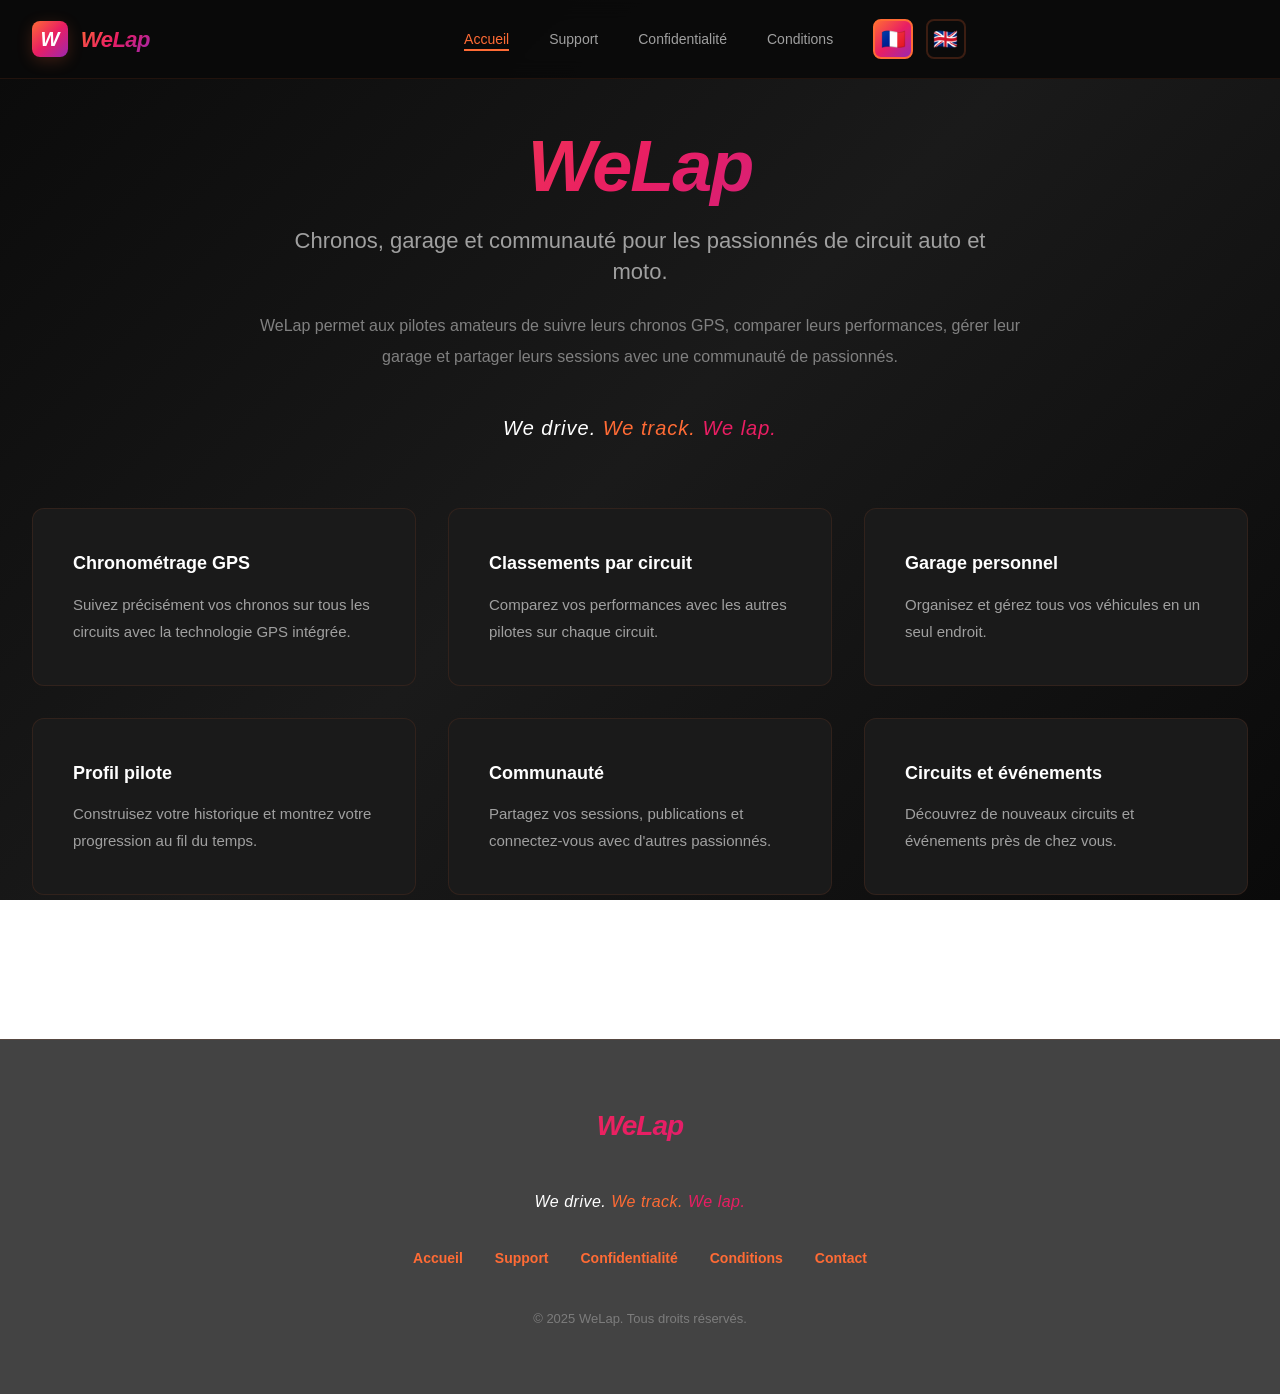
==== index.html @ 92a4b1e6 "Add files via upload" ====
<!DOCTYPE html>
<html lang="fr">
<head>
    <meta charset="UTF-8">
    <meta name="viewport" content="width=device-width, initial-scale=1.0">
    <meta name="description" content="WeLap - GPS lap timing, garage management, and community for motorsport enthusiasts">
    <meta name="theme-color" content="#000000">
    <title>WeLap - We drive. We track. We lap.</title>
    
    <style>
        * {
            margin: 0;
            padding: 0;
            box-sizing: border-box;
        }
        
        :root {
            --color-bg: #0a0a0a;
            --color-bg-alt: #141414;
            --color-bg-card: #1a1a1a;
            --color-text: #ffffff;
            --color-text-secondary: #a0a0a0;
            --color-text-muted: #808080;
            --color-orange: #ff6b35;
            --color-orange-light: #ff8c4a;
            --color-pink: #ff1744;
            --color-magenta: #e91e63;
            --color-purple: #9c27b0;
            --color-accent: linear-gradient(135deg, #ff6b35 0%, #e91e63 50%, #9c27b0 100%);
            --border-radius: 12px;
            --font-family: -apple-system, BlinkMacSystemFont, 'Segoe UI', 'Helvetica Neue', sans-serif;
        }
        
        html {
            scroll-behavior: smooth;
        }
        
        body {
            background: linear-gradient(135deg, #0a0a0a 0%, #1a1a1a 50%, #0a0a0a 100%);
            background-attachment: fixed;
            color: var(--color-text);
            font-family: var(--font-family);
            line-height: 1.6;
            font-weight: 400;
            font-size: 16px;
            overflow-x: hidden;
        }
        
        /* Header & Navigation */
        header {
            background: rgba(10, 10, 10, 0.95);
            backdrop-filter: blur(10px);
            border-bottom: 1px solid rgba(255, 107, 53, 0.1);
            position: sticky;
            top: 0;
            z-index: 100;
            animation: slideDown 0.6s ease;
        }
        
        @keyframes slideDown {
            from {
                transform: translateY(-100%);
                opacity: 0;
            }
            to {
                transform: translateY(0);
                opacity: 1;
            }
        }
        
        nav {
            max-width: 1400px;
            margin: 0 auto;
            padding: 1.2rem 2rem;
            display: flex;
            justify-content: space-between;
            align-items: center;
            gap: 2rem;
        }
        
        .logo-container {
            display: flex;
            align-items: center;
            gap: 0.8rem;
            cursor: pointer;
            user-select: none;
            transition: transform 0.3s ease;
            flex-shrink: 0;
        }
        
        .logo-container:hover {
            transform: scale(1.05);
        }
        
        .logo-icon {
            width: 36px;
            height: 36px;
            background: var(--color-accent);
            border-radius: 8px;
            display: flex;
            align-items: center;
            justify-content: center;
            font-weight: 700;
            font-size: 20px;
            color: white;
            font-style: italic;
            box-shadow: 0 4px 16px rgba(255, 107, 53, 0.2);
        }
        
        .logo-text {
            font-size: 22px;
            font-weight: 700;
            font-style: italic;
            background: var(--color-accent);
            -webkit-background-clip: text;
            -webkit-text-fill-color: transparent;
            background-clip: text;
            letter-spacing: -0.5px;
        }
        
        .nav-center {
            display: flex;
            gap: 2.5rem;
            align-items: center;
            flex: 1;
            justify-content: center;
        }
        
        .nav-links {
            display: flex;
            gap: 2.5rem;
            list-style: none;
        }
        
        .nav-links a {
            color: var(--color-text-secondary);
            text-decoration: none;
            font-size: 14px;
            font-weight: 500;
            transition: color 0.3s ease;
            cursor: pointer;
            position: relative;
        }
        
        .nav-links a::after {
            content: '';
            position: absolute;
            bottom: -4px;
            left: 0;
            width: 0;
            height: 2px;
            background: var(--color-orange);
            transition: width 0.3s ease;
        }
        
        .nav-links a.active,
        .nav-links a:hover {
            color: var(--color-orange);
        }
        
        .nav-links a.active::after,
        .nav-links a:hover::after {
            width: 100%;
        }
        
        .lang-selector {
            display: flex;
            gap: 0.8rem;
            align-items: center;
        }
        
        .lang-btn {
            background: transparent;
            border: 2px solid rgba(255, 107, 53, 0.2);
            color: var(--color-text-secondary);
            width: 40px;
            height: 40px;
            border-radius: 8px;
            cursor: pointer;
            font-size: 20px;
            transition: all 0.3s ease;
            display: flex;
            align-items: center;
            justify-content: center;
        }
        
        .lang-btn.active {
            background: var(--color-accent);
            border-color: var(--color-orange);
            color: white;
        }
        
        .lang-btn:hover {
            border-color: var(--color-orange);
            color: var(--color-orange);
        }
        
        @media (max-width: 968px) {
            nav {
                flex-wrap: wrap;
                gap: 1rem;
            }
            
            .nav-center {
                width: 100%;
                order: 3;
            }
            
            .nav-links {
                gap: 1.5rem;
                font-size: 13px;
            }
            
            .lang-selector {
                order: 2;
            }
        }
        
        @media (max-width: 640px) {
            nav {
                padding: 1rem;
            }
            
            .nav-links {
                gap: 1rem;
                flex-wrap: wrap;
                justify-content: center;
            }
            
            .logo-text {
                font-size: 18px;
            }
        }
        
        /* Pages */
        .page {
            display: none;
            animation: fadeInUp 0.5s ease;
        }
        
        .page.active {
            display: block;
        }
        
        @keyframes fadeInUp {
            from {
                opacity: 0;
                transform: translateY(20px);
            }
            to {
                opacity: 1;
                transform: translateY(0);
            }
        }
        
        /* Main content */
        main {
            max-width: 1400px;
            margin: 0 auto;
            padding: 3rem 2rem;
            min-height: calc(100vh - 300px);
        }
        
        /* Home page */
        .hero {
            text-align: center;
            margin-bottom: 4rem;
            animation: fadeInUp 0.8s ease;
        }
        
        .hero h1 {
            font-size: 72px;
            font-weight: 800;
            font-style: italic;
            margin-bottom: 1.2rem;
            background: var(--color-accent);
            -webkit-background-clip: text;
            -webkit-text-fill-color: transparent;
            background-clip: text;
            letter-spacing: -2px;
            line-height: 1.1;
        }
        
        .hero .subtitle {
            font-size: 22px;
            color: var(--color-text-secondary);
            margin-bottom: 1.5rem;
            max-width: 700px;
            margin-left: auto;
            margin-right: auto;
            line-height: 1.4;
        }
        
        .hero .description {
            font-size: 16px;
            color: var(--color-text-muted);
            max-width: 800px;
            margin: 0 auto 2.5rem;
            line-height: 1.9;
        }
        
        .slogan {
            font-size: 20px;
            font-style: italic;
            margin-top: 2.5rem;
            letter-spacing: 1px;
        }
        
        .slogan-word1 { color: var(--color-text); }
        .slogan-word2 { color: var(--color-orange); }
        .slogan-word3 { color: var(--color-magenta); }
        
        .features {
            display: grid;
            grid-template-columns: repeat(auto-fit, minmax(300px, 1fr));
            gap: 2rem;
            margin-top: 4rem;
        }
        
        .feature {
            background: var(--color-bg-card);
            padding: 2.5rem;
            border-radius: var(--border-radius);
            border: 1px solid rgba(255, 107, 53, 0.1);
            transition: all 0.4s cubic-bezier(0.175, 0.885, 0.32, 1.275);
            position: relative;
            overflow: hidden;
        }
        
        .feature::before {
            content: '';
            position: absolute;
            top: 0;
            left: -100%;
            width: 100%;
            height: 100%;
            background: linear-gradient(90deg, transparent, rgba(255, 107, 53, 0.05), transparent);
            transition: left 0.6s ease;
        }
        
        .feature:hover::before {
            left: 100%;
        }
        
        .feature:hover {
            transform: translateY(-8px);
            border-color: rgba(255, 107, 53, 0.3);
            box-shadow: 0 12px 32px rgba(255, 107, 53, 0.15);
        }
        
        .feature h3 {
            font-size: 18px;
            font-weight: 700;
            margin-bottom: 0.8rem;
            color: var(--color-text);
        }
        
        .feature p {
            font-size: 15px;
            color: var(--color-text-secondary);
            line-height: 1.8;
        }
        
        /* Content pages */
        .content-page {
            max-width: 900px;
            margin: 0 auto;
        }
        
        .content-page h1 {
            font-size: 56px;
            font-weight: 800;
            margin-bottom: 2.5rem;
            background: var(--color-accent);
            -webkit-background-clip: text;
            -webkit-text-fill-color: transparent;
            background-clip: text;
            animation: fadeInUp 0.8s ease;
        }
        
        .content-page h2 {
            font-size: 24px;
            font-weight: 700;
            margin-top: 2.5rem;
            margin-bottom: 1.2rem;
            color: var(--color-orange);
        }
        
        .content-page h3 {
            font-size: 18px;
            font-weight: 600;
            margin-top: 1.5rem;
            margin-bottom: 0.8rem;
            color: var(--color-text);
        }
        
        .content-page p {
            margin-bottom: 1.2rem;
            color: var(--color-text-secondary);
            line-height: 1.95;
        }
        
        .content-page ul, .content-page ol {
            margin: 1.5rem 0 1.5rem 2rem;
            color: var(--color-text-secondary);
            line-height: 1.95;
        }
        
        .content-page li {
            margin-bottom: 0.8rem;
        }
        
        .content-page a {
            color: var(--color-orange);
            text-decoration: none;
            font-weight: 600;
            transition: all 0.3s ease;
        }
        
        .content-page a:hover {
            color: var(--color-orange-light);
            text-decoration: underline;
        }
        
        .info-box {
            background: var(--color-bg-card);
            padding: 2rem;
            border-radius: var(--border-radius);
            border-left: 4px solid var(--color-orange);
            margin: 2rem 0;
        }
        
        .last-updated {
            font-size: 14px;
            color: var(--color-text-secondary);
            margin-bottom: 2.5rem;
            font-style: italic;
        }
        
        /* Footer */
        footer {
            background: rgba(20, 20, 20, 0.8);
            backdrop-filter: blur(10px);
            border-top: 1px solid rgba(255, 107, 53, 0.1);
            padding: 4rem 2rem;
            margin-top: 6rem;
        }
        
        footer .container {
            max-width: 1400px;
            margin: 0 auto;
            text-align: center;
        }
        
        footer .brand {
            font-size: 28px;
            font-weight: 800;
            font-style: italic;
            background: var(--color-accent);
            -webkit-background-clip: text;
            -webkit-text-fill-color: transparent;
            background-clip: text;
            margin-bottom: 1.2rem;
            letter-spacing: -1px;
        }
        
        footer .slogan {
            font-size: 16px;
            color: var(--color-text-secondary);
            margin-bottom: 2rem;
            font-style: italic;
            letter-spacing: 0.5px;
        }
        
        footer .footer-links {
            display: flex;
            justify-content: center;
            gap: 2rem;
            flex-wrap: wrap;
            margin-bottom: 1.5rem;
            font-size: 14px;
        }
        
        footer .footer-links a {
            color: var(--color-orange);
            text-decoration: none;
            font-weight: 600;
            transition: all 0.3s ease;
            cursor: pointer;
        }
        
        footer .footer-links a:hover {
            color: var(--color-orange-light);
            text-decoration: underline;
        }
        
        footer .copyright {
            font-size: 13px;
            color: rgba(255, 255, 255, 0.3);
            margin-top: 2.5rem;
        }
        
        @media (max-width: 768px) {
            main {
                padding: 2rem 1.5rem;
            }
            
            .hero h1 {
                font-size: 42px;
            }
            
            .hero .subtitle {
                font-size: 18px;
            }
            
            .features {
                grid-template-columns: 1fr;
            }
            
            .content-page h1 {
                font-size: 36px;
            }
            
            .content-page h2 {
                font-size: 20px;
            }
            
            footer {
                padding: 2.5rem 1.5rem;
            }
            
            footer .footer-links {
                gap: 1rem;
            }
        }
    </style>
</head>
<body>
    <header>
        <nav>
            <div class="logo-container" onclick="navigateTo('home'); return false;">
                <div class="logo-icon">W</div>
                <div class="logo-text">WeLap</div>
            </div>
            
            <div class="nav-center">
                <ul class="nav-links">
                    <li><a href="#" class="nav-item active" data-page="home" onclick="navigateTo('home'); return false;"><span data-lang="fr">Accueil</span><span data-lang="en" style="display:none;">Home</span></a></li>
                    <li><a href="#" class="nav-item" data-page="support" onclick="navigateTo('support'); return false;"><span data-lang="fr">Support</span><span data-lang="en" style="display:none;">Support</span></a></li>
                    <li><a href="#" class="nav-item" data-page="privacy" onclick="navigateTo('privacy'); return false;"><span data-lang="fr">Confidentialité</span><span data-lang="en" style="display:none;">Privacy</span></a></li>
                    <li><a href="#" class="nav-item" data-page="terms" onclick="navigateTo('terms'); return false;"><span data-lang="fr">Conditions</span><span data-lang="en" style="display:none;">Terms</span></a></li>
                </ul>
                
                <div class="lang-selector">
                    <button class="lang-btn active" id="lang-fr" onclick="setLanguage('fr'); return false;">🇫🇷</button>
                    <button class="lang-btn" id="lang-en" onclick="setLanguage('en'); return false;">🇬🇧</button>
                </div>
            </div>
        </nav>
    </header>

    <main>
        <!-- Home Page -->
        <div id="home" class="page active">
            <div class="hero">
                <h1>WeLap</h1>
                <p class="subtitle"><span data-lang="fr">Chronos, garage et communauté pour les passionnés de circuit auto et moto.</span><span data-lang="en" style="display:none;">GPS lap timing, garage management, and community for motorsport enthusiasts</span></p>
                <p class="description"><span data-lang="fr">WeLap permet aux pilotes amateurs de suivre leurs chronos GPS, comparer leurs performances, gérer leur garage et partager leurs sessions avec une communauté de passionnés.</span><span data-lang="en" style="display:none;">WeLap empowers amateur drivers to track their GPS lap times, compare performance, manage their garage, and share sessions with a passionate community.</span></p>
                <div class="slogan">
                    <span class="slogan-word1">We drive.</span>
                    <span class="slogan-word2">We track.</span>
                    <span class="slogan-word3">We lap.</span>
                </div>
            </div>

            <div class="features">
                <div class="feature">
                    <h3><span data-lang="fr">Chronométrage GPS</span><span data-lang="en" style="display:none;">GPS Lap Timing</span></h3>
                    <p><span data-lang="fr">Suivez précisément vos chronos sur tous les circuits avec la technologie GPS intégrée.</span><span data-lang="en" style="display:none;">Precisely track your lap times on all circuits with integrated GPS technology.</span></p>
                </div>
                <div class="feature">
                    <h3><span data-lang="fr">Classements par circuit</span><span data-lang="en" style="display:none;">Circuit Leaderboards</span></h3>
                    <p><span data-lang="fr">Comparez vos performances avec les autres pilotes sur chaque circuit.</span><span data-lang="en" style="display:none;">Compare your performance with other drivers on every circuit.</span></p>
                </div>
                <div class="feature">
                    <h3><span data-lang="fr">Garage personnel</span><span data-lang="en" style="display:none;">Personal Garage</span></h3>
                    <p><span data-lang="fr">Organisez et gérez tous vos véhicules en un seul endroit.</span><span data-lang="en" style="display:none;">Organize and manage all your vehicles in one place.</span></p>
                </div>
                <div class="feature">
                    <h3><span data-lang="fr">Profil pilote</span><span data-lang="en" style="display:none;">Driver Profile</span></h3>
                    <p><span data-lang="fr">Construisez votre historique et montrez votre progression au fil du temps.</span><span data-lang="en" style="display:none;">Build your history and showcase your progression over time.</span></p>
                </div>
                <div class="feature">
                    <h3><span data-lang="fr">Communauté</span><span data-lang="en" style="display:none;">Community</span></h3>
                    <p><span data-lang="fr">Partagez vos sessions, publications et connectez-vous avec d'autres passionnés.</span><span data-lang="en" style="display:none;">Share sessions, post content, and connect with fellow enthusiasts.</span></p>
                </div>
                <div class="feature">
                    <h3><span data-lang="fr">Circuits et événements</span><span data-lang="en" style="display:none;">Circuits & Events</span></h3>
                    <p><span data-lang="fr">Découvrez de nouveaux circuits et événements près de chez vous.</span><span data-lang="en" style="display:none;">Discover new circuits and events in your area.</span></p>
                </div>
            </div>
        </div>

        <!-- Support Page -->
        <div id="support" class="page">
            <div class="content-page">
                <h1><span data-lang="fr">Support WeLap</span><span data-lang="en" style="display:none;">WeLap Support</span></h1>
                
                <div class="info-box">
                    <p><span data-lang="fr">Besoin d'aide avec WeLap ? Contactez-nous pour toute question liée à votre compte, vos chronos, votre garage, vos publications, votre abonnement Premium ou la suppression de vos données.</span><span data-lang="en" style="display:none;">Need help with WeLap? Contact us for any questions about your account, lap times, garage, posts, subscriptions, or data deletion.</span></p>
                </div>

                <h2><span data-lang="fr">Nous contacter</span><span data-lang="en" style="display:none;">Contact Us</span></h2>
                <p><strong><span data-lang="fr">Email :</span><span data-lang="en" style="display:none;">Email:</span></strong> <a href="mailto:contact.welap@gmail.com">contact.welap@gmail.com</a></p>
                <p><strong><span data-lang="fr">Téléphone :</span><span data-lang="en" style="display:none;">Phone:</span></strong> <a href="tel:+33616380317">06 16 38 03 17</a></p>

                <div class="info-box">
                    <h2 style="margin-top: 0; color: var(--color-orange);"><span data-lang="fr">Conseils pour nous contacter</span><span data-lang="en" style="display:none;">Tips for Contacting Us</span></h2>
                    <p style="margin-bottom: 0;"><span data-lang="fr">Pour une réponse plus rapide, décrivez votre problème en détail et ajoutez une capture d'écran si possible.</span><span data-lang="en" style="display:none;">For faster response, describe your issue in detail and include a screenshot if possible.</span></p>
                </div>
            </div>
        </div>

        <!-- Privacy Policy Page -->
        <div id="privacy" class="page">
            <div class="content-page">
                <h1><span data-lang="fr">Politique de confidentialité</span><span data-lang="en" style="display:none;">Privacy Policy</span></h1>
                
                <div class="last-updated"><span data-lang="fr">Dernière mise à jour : Janvier 2025</span><span data-lang="en" style="display:none;">Last Updated: January 2025</span></div>

                <!-- FRENCH VERSION -->
                <div data-lang="fr">
                    <p>WeLap collecte certaines données nécessaires au fonctionnement de l'application, notamment l'adresse e-mail, les informations de profil, les contenus publiés, les véhicules ajoutés au garage, les chronos, les interactions dans l'application et, lorsque l'utilisateur l'autorise, les données de localisation nécessaires au chronométrage GPS.</p>

                    <p>Ces données sont utilisées pour fournir les fonctionnalités de l'application : création de compte, connexion, chronométrage, classements, garage, publications, communauté et abonnement Premium.</p>

                    <p><strong>WeLap ne vend pas les données personnelles des utilisateurs.</strong></p>

                    <p>Les données de localisation sont utilisées pour les fonctionnalités liées aux circuits et au chronométrage. Elles ne sont pas utilisées à des fins de suivi publicitaire dans la version actuelle de l'application.</p>

                    <p>Les photos, vidéos, publications, commentaires et informations de garage sont liés au compte utilisateur afin de permettre l'affichage du profil, du garage et des publications.</p>

                    <p><strong>Suppression de compte et données :</strong> Les utilisateurs peuvent demander la suppression de leur compte ou de leurs données en contactant : <a href="mailto:contact.welap@gmail.com">contact.welap@gmail.com</a></p>
                </div>

                <!-- ENGLISH VERSION -->
                <div data-lang="en" style="display:none;">
                    <h2>Introduction</h2>
                    <p>WeLap ("we," "us," "our," or "Company") is committed to protecting your privacy. This Privacy Policy explains how we collect, use, disclose, and safeguard your information when you use our mobile application.</p>

                    <h2>Information We Collect</h2>
                    
                    <h3>Account and Profile Information</h3>
                    <p>When you create a WeLap account, we collect your email address, username, profile picture, and other profile details you provide.</p>

                    <h3>Vehicle Information</h3>
                    <p>When you add vehicles to your garage, we collect information including make, model, year, horsepower, transmission type, and photos.</p>

                    <h3>Location and GPS Data</h3>
                    <p>With your permission, WeLap collects precise location data via GPS when you use our lap timing features. This data is necessary to calculate and record your lap times. You can disable GPS access through your device settings.</p>

                    <h3>Session and Performance Data</h3>
                    <p>We collect and store data about your driving sessions, including lap times, circuit information, vehicle selection, and performance metrics.</p>

                    <h3>User-Generated Content</h3>
                    <p>WeLap allows you to upload photos, videos, posts, and comments. We collect, store, and display this content as part of your profile and community interactions.</p>

                    <h3>Payment and Subscription Information</h3>
                    <p>If you subscribe to WeLap Premium, your subscription is processed through Apple In-App Purchase. We do not collect, store, or have access to your credit card or banking information. Apple handles all payment processing securely.</p>

                    <h3>Technical Information</h3>
                    <p>We automatically collect technical data including device model, operating system version, app version, and crash reports to improve app stability and performance.</p>

                    <h2>How We Use Information</h2>
                    <ul>
                        <li>Provide, operate, and maintain the App and its features</li>
                        <li>Create and manage your account</li>
                        <li>Record and display your lap times and performance</li>
                        <li>Enable leaderboards and rankings</li>
                        <li>Facilitate community features and sharing</li>
                        <li>Manage your Premium subscription</li>
                        <li>Analyze app usage and improve user experience</li>
                        <li>Send service updates and support responses</li>
                        <li>Protect against fraud and unauthorized access</li>
                        <li>Comply with applicable laws and regulations</li>
                    </ul>

                    <h2>Location Data</h2>
                    <p>WeLap uses GPS location data for lap timing and performance tracking. Location data is only collected when you actively initiate a GPS recording session. You can disable GPS access through your device settings. Location data is encrypted during transmission and storage.</p>

                    <h2>User Content</h2>
                    <p>You are responsible for the content you upload to WeLap. When you upload content, you grant WeLap a license to use, display, and distribute that content within the App. User-generated content may be visible to other WeLap users depending on your privacy settings.</p>

                    <h2>Payments and Subscriptions</h2>
                    <p>WeLap Premium subscriptions are processed through Apple In-App Purchase using StoreKit. We do not directly process or store payment information. Apple handles all payment processing securely. We use RevenueCat for subscription management and only receive information about your subscription status and purchase events.</p>

                    <h2>Analytics, Advertising, and Crash Reporting</h2>
                    
                    <h3>Analytics</h3>
                    <p>We may use analytics tools to understand how users interact with the App. This data is typically anonymized and does not directly identify individual users.</p>

                    <h3>Advertising</h3>
                    <p>The free version of WeLap may display advertisements through Google AdMob. You can opt out of personalized ads through your device settings. Advertisements are not displayed in WeLap Premium.</p>

                    <h3>Crash Reporting</h3>
                    <p>We may use crash reporting tools to collect information about app crashes and technical errors. Crash reports may include device information and app state but do not include personal data.</p>

                    <h2>Third-Party Services</h2>
                    
                    <h3>Supabase</h3>
                    <p>WeLap uses Supabase for backend infrastructure and database services. Your account information, garage data, session records, and user-generated content are stored on Supabase's secure servers.</p>

                    <h3>RevenueCat</h3>
                    <p>We use RevenueCat to manage subscriptions and in-app purchases. RevenueCat receives information about your subscription status but does not have access to your payment information.</p>

                    <h3>Apple App Store and StoreKit</h3>
                    <p>On iOS, WeLap uses Apple's StoreKit framework for in-app purchases and subscription management. Apple processes all payments and stores your subscription information.</p>

                    <h3>Google AdMob</h3>
                    <p>If you use the free version of WeLap, you may see advertisements served by Google AdMob. AdMob may collect advertising identifiers to serve personalized ads.</p>

                    <h2>Data Retention</h2>
                    <p>We retain your personal information for as long as your account is active. If you delete your account, we will delete or anonymize most of your personal data within a reasonable timeframe, except where legally required.</p>

                    <h2>Account Deletion and Data Requests</h2>
                    <p>You have the right to request access to your personal data, correct inaccurate information, delete your account, and export your data. To exercise these rights, contact us at <a href="mailto:contact.welap@gmail.com">contact.welap@gmail.com</a>. We will respond within 30 days.</p>

                    <h2>Children's Privacy</h2>
                    <p>WeLap is not intended for children under the age of 13. We do not knowingly collect personal information from children under 13. If we become aware of such collection, we will promptly delete the information.</p>

                    <h2>Security</h2>
                    <p>WeLap implements security measures to protect your personal information, including encryption of data in transit and at rest, secure authentication, and regular security updates.</p>

                    <h2>Changes to This Privacy Policy</h2>
                    <p>We may update this Privacy Policy periodically. We will notify you of material changes by posting the updated policy in the App. Your continued use of the App following changes means you accept the new terms.</p>

                    <h2>Contact Us</h2>
                    <p>If you have questions about this Privacy Policy, contact us at:</p>
                    <p><strong>Email:</strong> <a href="mailto:contact.welap@gmail.com">contact.welap@gmail.com</a></p>
                    <p>We will respond to your inquiry within 30 days.</p>
                </div>
            </div>
        </div>

        <!-- Terms Page -->
        <div id="terms" class="page">
            <div class="content-page">
                <h1><span data-lang="fr">Conditions d'utilisation</span><span data-lang="en" style="display:none;">Terms of Service</span></h1>

                <!-- FRENCH VERSION -->
                <div data-lang="fr">
                    <p>WeLap est une application destinée aux passionnés de circuit auto et moto.</p>

                    <p><strong>Responsabilité sur circuit :</strong> L'utilisateur est responsable de son comportement sur circuit et doit respecter les règles de sécurité, les consignes des organisateurs, les lois en vigueur et les conditions d'accès aux circuits.</p>

                    <p><strong>Précision des chronos :</strong> Les chronos GPS fournis par l'application sont donnés à titre indicatif et peuvent varier selon la qualité du signal GPS, l'appareil utilisé et les conditions d'utilisation.</p>

                    <p><strong>Contenu utilisateur :</strong> L'utilisateur s'engage à ne pas publier de contenu illégal, dangereux, offensant, trompeur ou portant atteinte aux droits d'autrui.</p>

                    <p><strong>Modération :</strong> WeLap peut supprimer un contenu ou un compte en cas d'usage abusif ou non conforme aux présentes conditions.</p>

                    <p><strong>Questions :</strong> Pour toute question : <a href="mailto:contact.welap@gmail.com">contact.welap@gmail.com</a></p>
                </div>

                <!-- ENGLISH VERSION -->
                <div data-lang="en" style="display:none;">
                    <p>WeLap is a mobile application designed for car and motorcycle circuit enthusiasts.</p>

                    <h2>User Responsibility</h2>
                    <p><strong>Circuit Safety:</strong> You are solely responsible for your behavior at circuits and events. You must comply with all safety regulations, follow circuit officials' instructions, operate your vehicle safely and responsibly, comply with applicable laws, and respect each circuit's terms and conditions.</p>

                    <h2>GPS Lap Times Disclaimer</h2>
                    <p><strong>GPS Accuracy:</strong> GPS lap times provided by WeLap are for informational purposes only. Lap times may vary due to GPS signal quality, device differences, environmental factors, and app settings. WeLap does not guarantee accuracy. Official circuit times take precedence over WeLap recordings.</p>

                    <h2>User-Generated Content</h2>
                    <p>You are responsible for all content you upload, share, or post through WeLap. You agree not to post illegal, dangerous, offensive, misleading, or infringing content. When you post content, you grant WeLap a license to use, display, and distribute that content within the App.</p>

                    <h2>Content Moderation</h2>
                    <p>WeLap reserves the right to monitor, review, moderate, delete, or restrict access to user-generated content at any time without prior notice.</p>

                    <h2>Account Suspension and Termination</h2>
                    <p>We may suspend or terminate your account if you violate these Terms, engage in abusive behavior, post inappropriate content, attempt unauthorized access, or use the App fraudulently.</p>

                    <h2>Limitation of Liability</h2>
                    <p>To the fullest extent permitted by law, WeLap shall not be liable for injuries, accidents, damages from app use, circuit activities, loss of data, service interruptions, or technical failures.</p>

                    <h2>Changes to Terms</h2>
                    <p>We may update these Terms at any time. Continued use of the App signifies acceptance of new terms.</p>

                    <h2>Contact</h2>
                    <p>For questions about these Terms, contact us at <a href="mailto:contact.welap@gmail.com">contact.welap@gmail.com</a></p>
                </div>
            </div>
        </div>
    </main>

    <footer>
        <div class="container">
            <div class="brand">WeLap</div>
            <div class="slogan"><span class="slogan-word1">We drive.</span> <span class="slogan-word2">We track.</span> <span class="slogan-word3">We lap.</span></div>
            
            <div class="footer-links">
                <a href="#" onclick="navigateTo('home'); return false;"><span data-lang="fr">Accueil</span><span data-lang="en" style="display:none;">Home</span></a>
                <a href="#" onclick="navigateTo('support'); return false;">Support</a>
                <a href="#" onclick="navigateTo('privacy'); return false;"><span data-lang="fr">Confidentialité</span><span data-lang="en" style="display:none;">Privacy</span></a>
                <a href="#" onclick="navigateTo('terms'); return false;"><span data-lang="fr">Conditions</span><span data-lang="en" style="display:none;">Terms</span></a>
                <a href="mailto:contact.welap@gmail.com">Contact</a>
            </div>
            
            <div class="copyright"><span data-lang="fr">&copy; 2025 WeLap. Tous droits réservés.</span><span data-lang="en" style="display:none;">&copy; 2025 WeLap. All rights reserved.</span></div>
        </div>
    </footer>

    <script>
        // Language switching
        let currentLanguage = localStorage.getItem('welap-lang') || 'fr';
        
        function setLanguage(lang) {
            currentLanguage = lang;
            localStorage.setItem('welap-lang', lang);
            
            // Update language buttons
            document.getElementById('lang-fr').classList.toggle('active', lang === 'fr');
            document.getElementById('lang-en').classList.toggle('active', lang === 'en');
            
            // Update all language elements
            document.querySelectorAll('[data-lang]').forEach(el => {
                el.style.display = el.getAttribute('data-lang') === lang ? 'inline' : 'none';
            });
            
            // Update page title
            const page = document.querySelector('.page.active');
            if (page) {
                const title = page.querySelector('h1');
                if (title) {
                    document.title = title.textContent + ' - WeLap';
                }
            }
        }
        
        // Initialize language
        setLanguage(currentLanguage);
        
        function navigateTo(page) {
            const pages = document.querySelectorAll('.page');
            pages.forEach(p => p.classList.remove('active'));
            
            const selectedPage = document.getElementById(page);
            if (selectedPage) {
                selectedPage.classList.add('active');
            }
            
            const navItems = document.querySelectorAll('.nav-item');
            navItems.forEach(item => item.classList.remove('active'));
            const activeNav = document.querySelector(`.nav-item[data-page="${page}"]`);
            if (activeNav) {
                activeNav.classList.add('active');
            }
            
            window.scrollTo(0, 0);
            window.history.pushState({page}, '', `/#${page}`);
        }
        
        window.addEventListener('popstate', (e) => {
            if (e.state && e.state.page) {
                navigateTo(e.state.page);
            }
        });
        
        window.addEventListener('load', () => {
            const hash = window.location.hash.slice(1);
            if (hash && document.getElementById(hash)) {
                navigateTo(hash);
            }
        });
    </script>
</body>
</html>
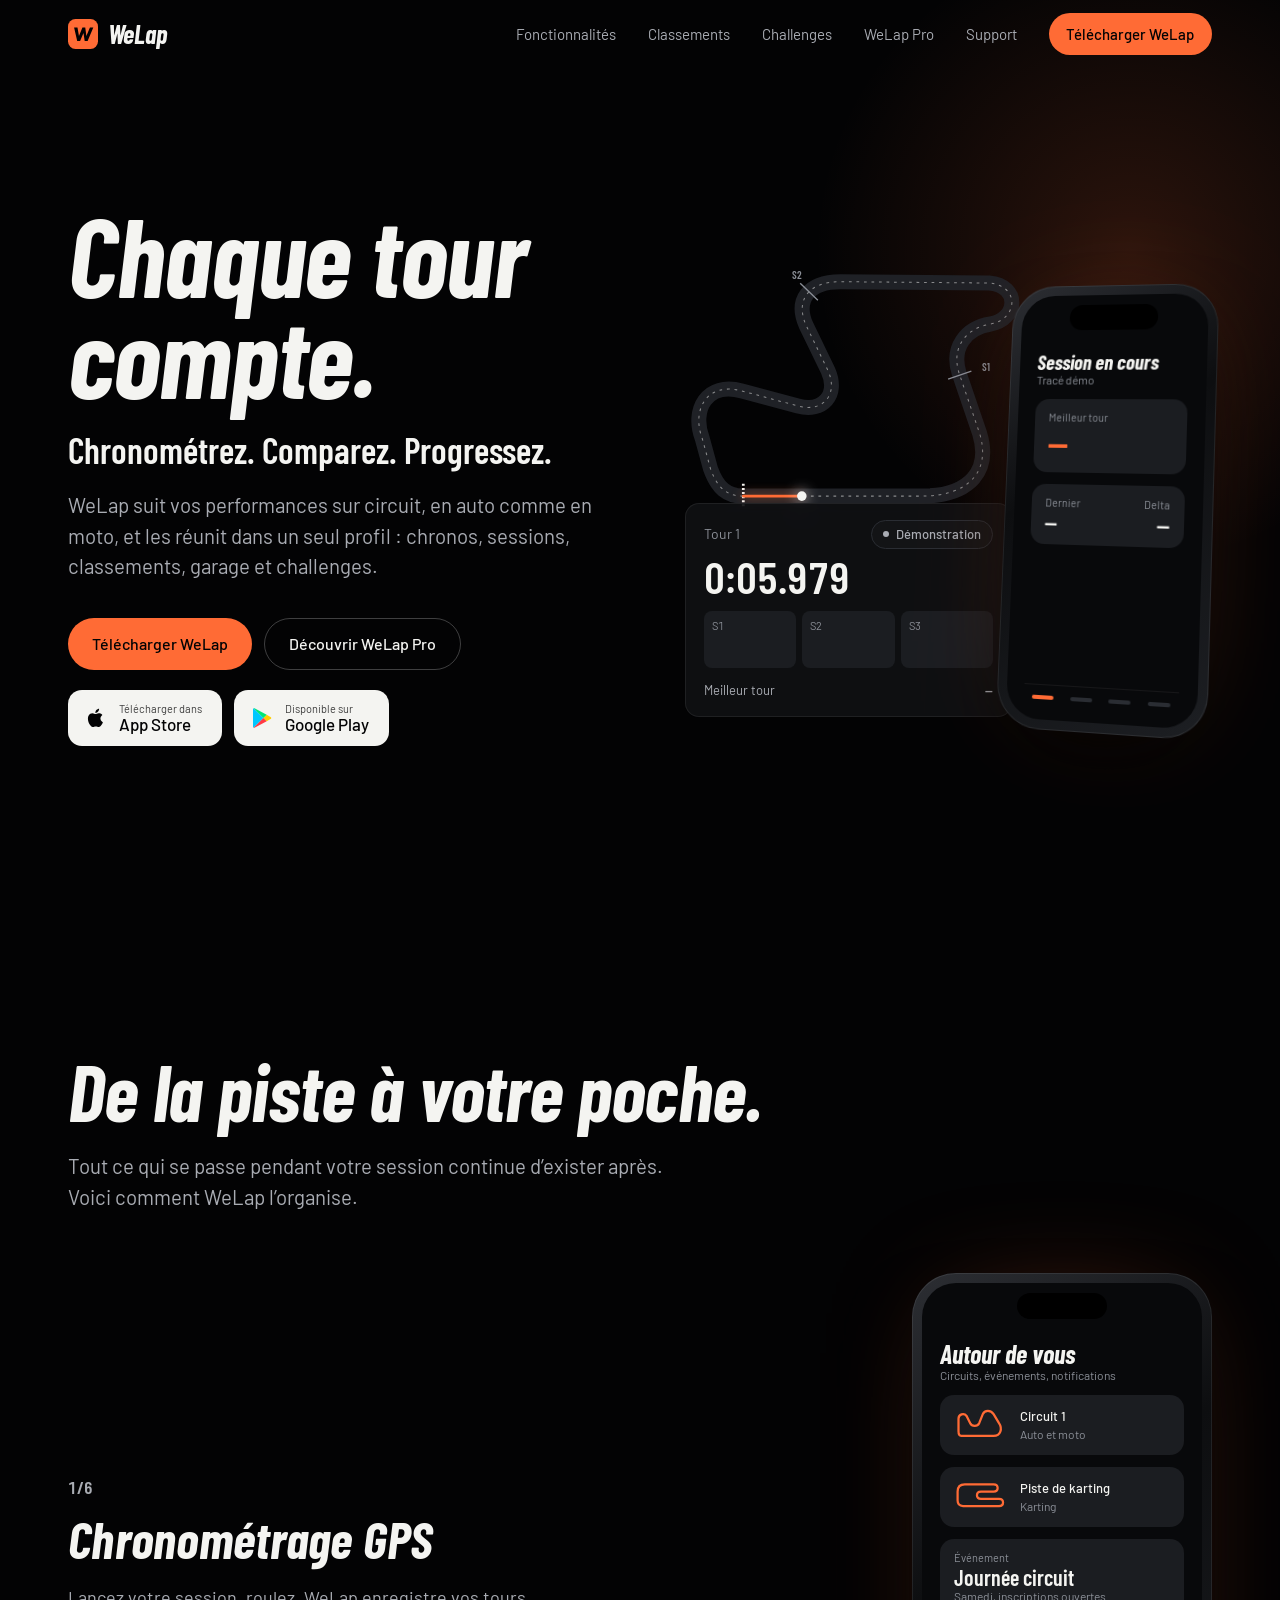
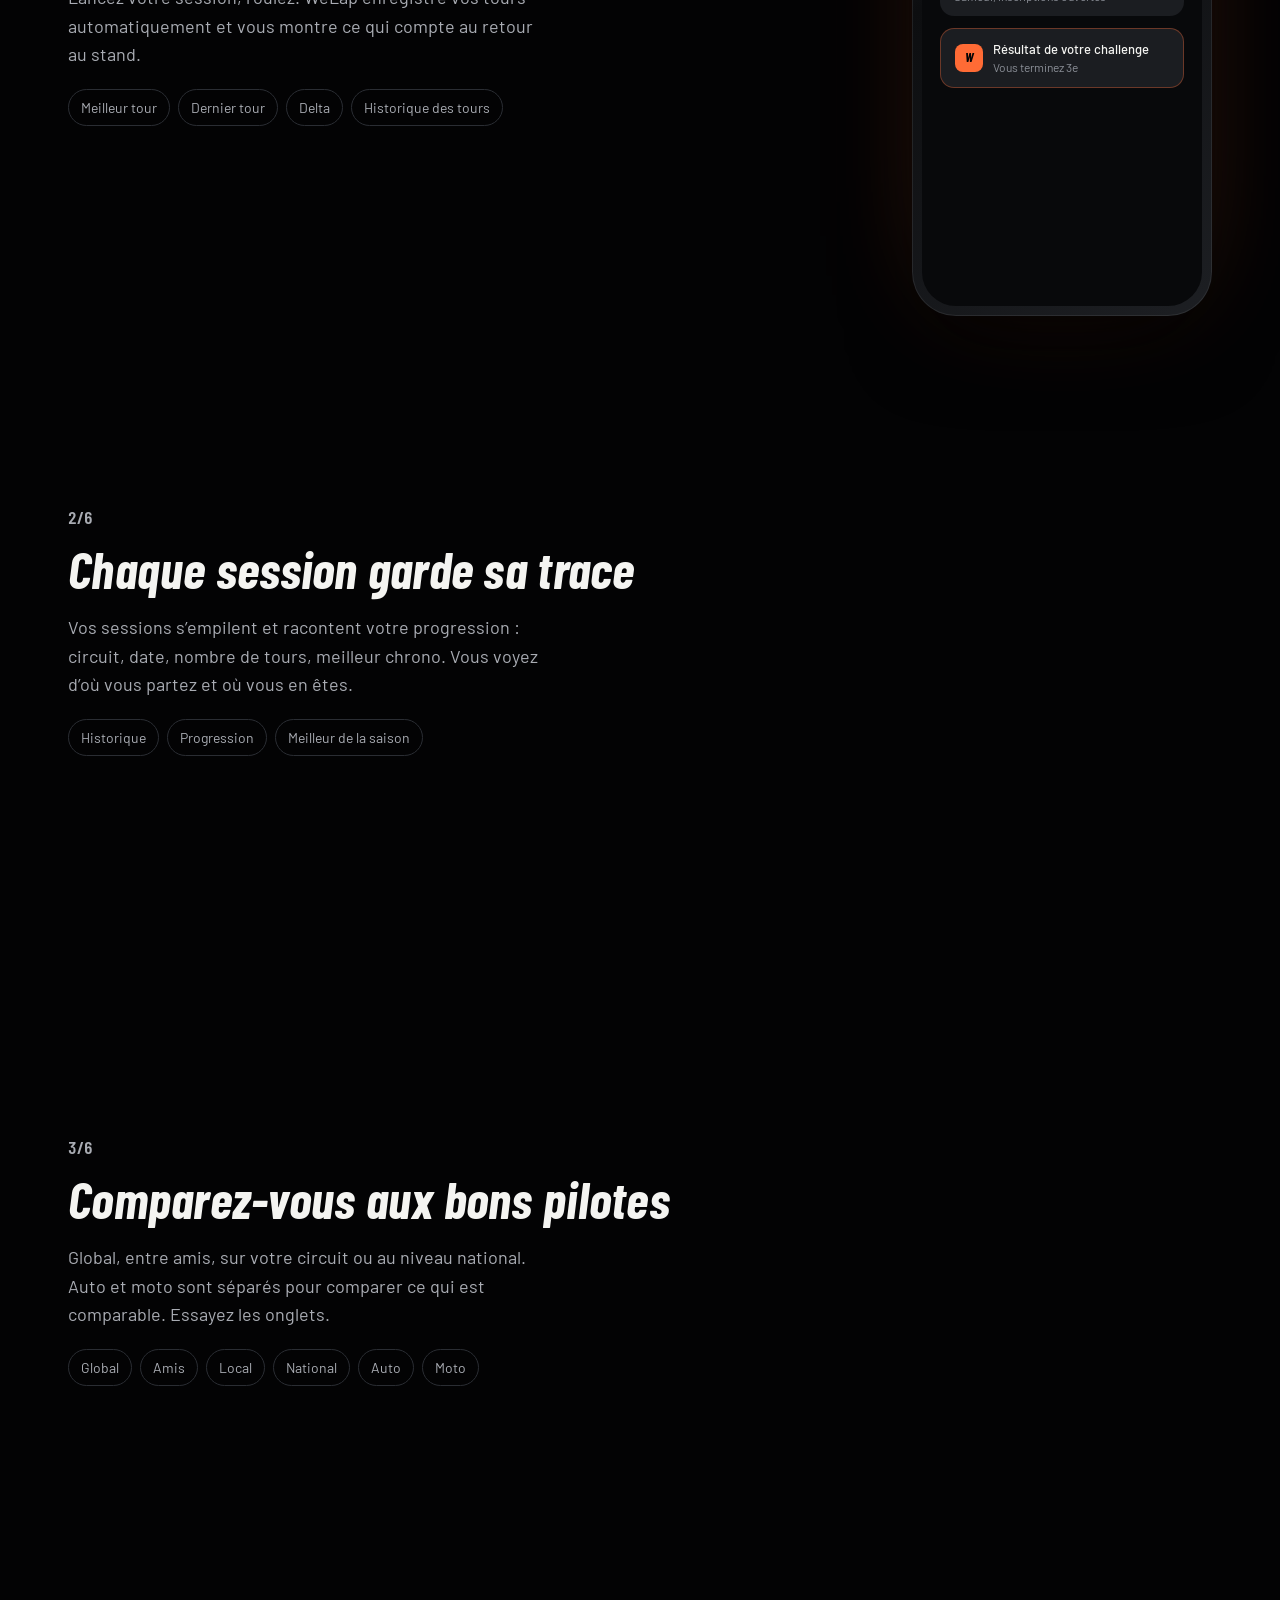
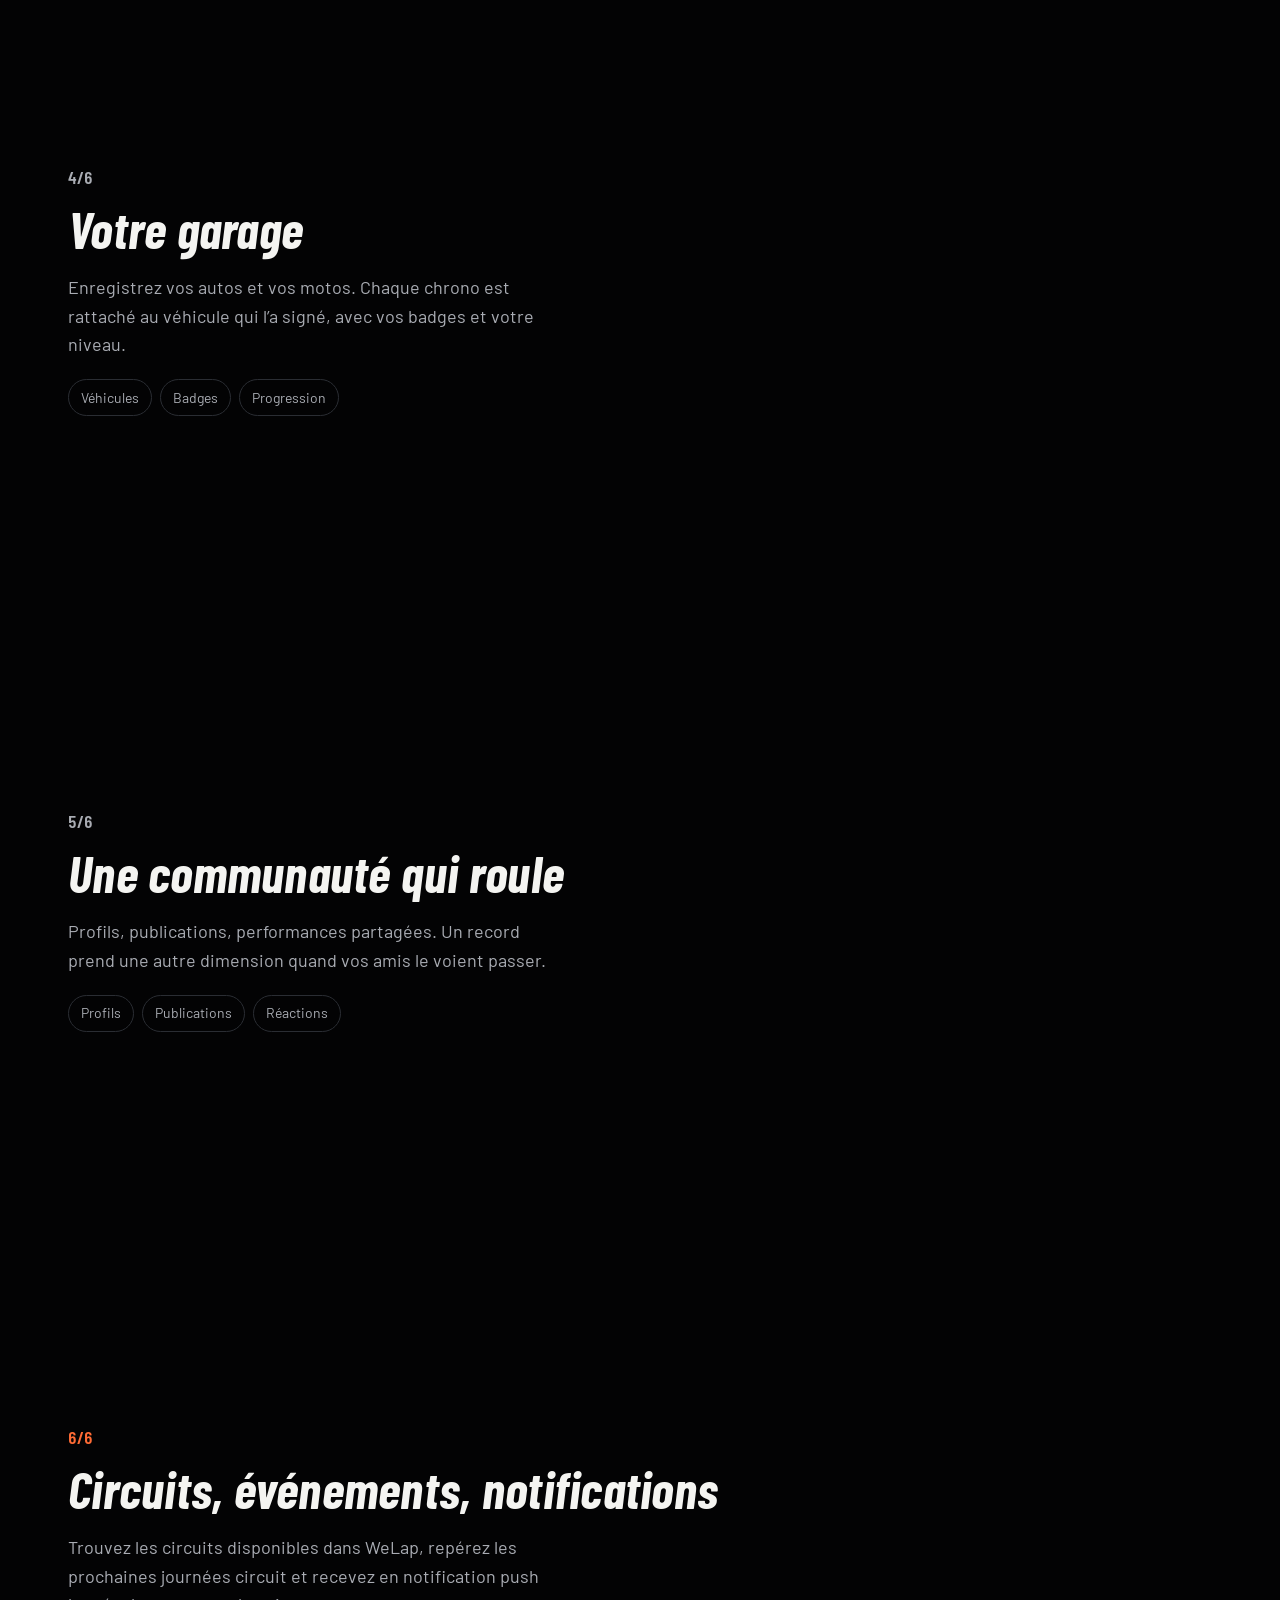
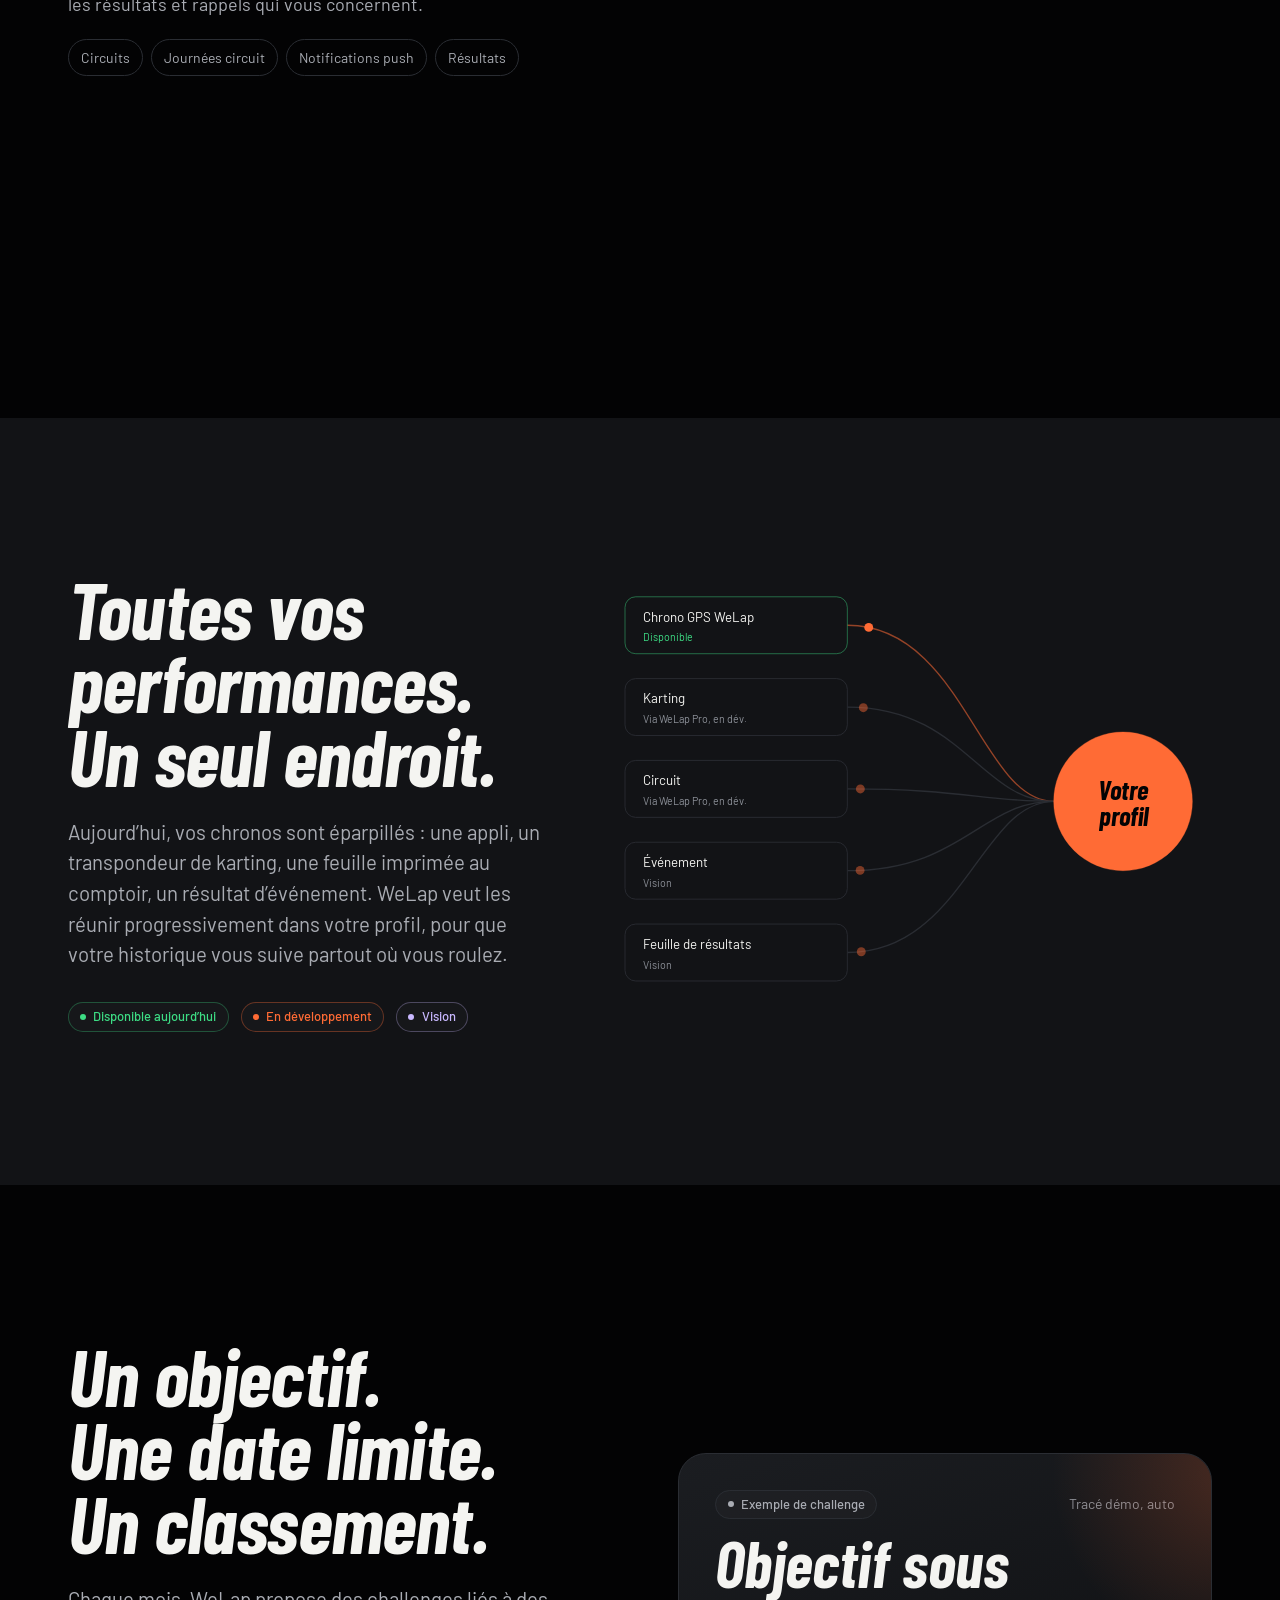
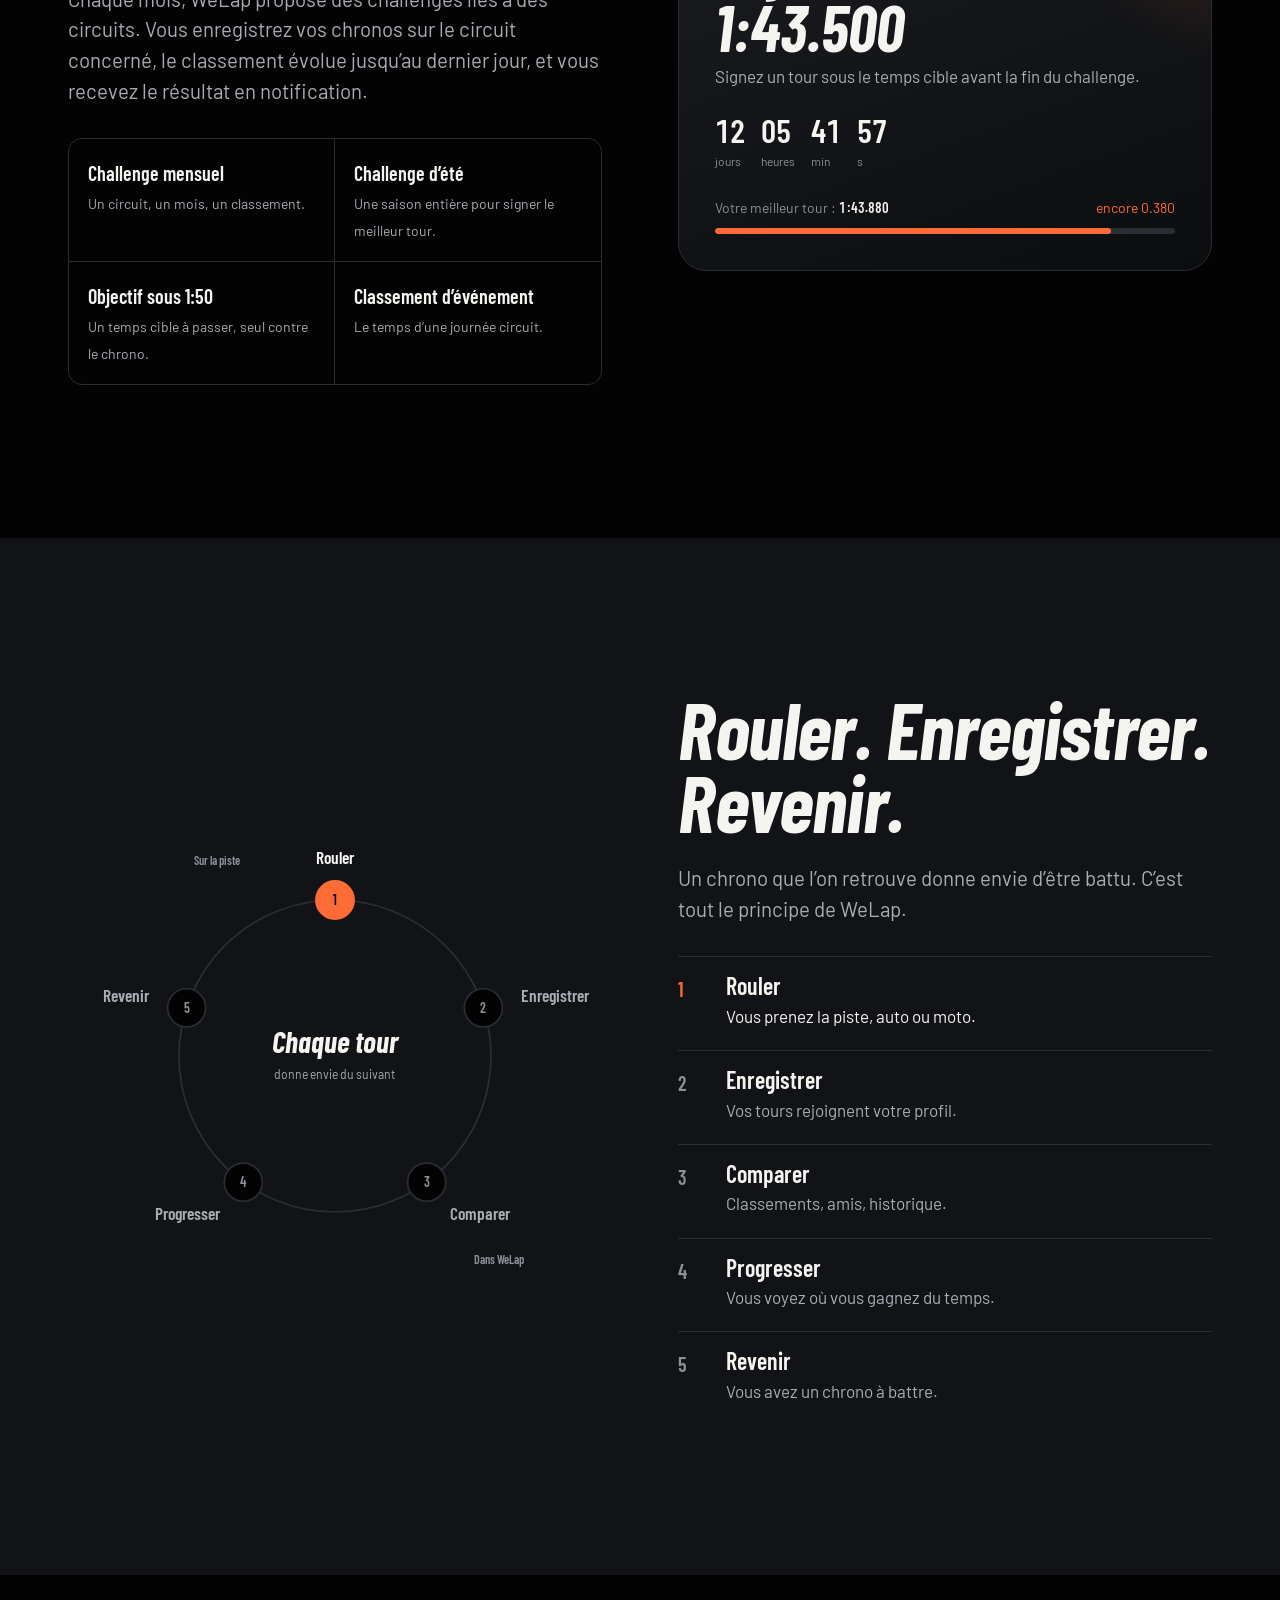
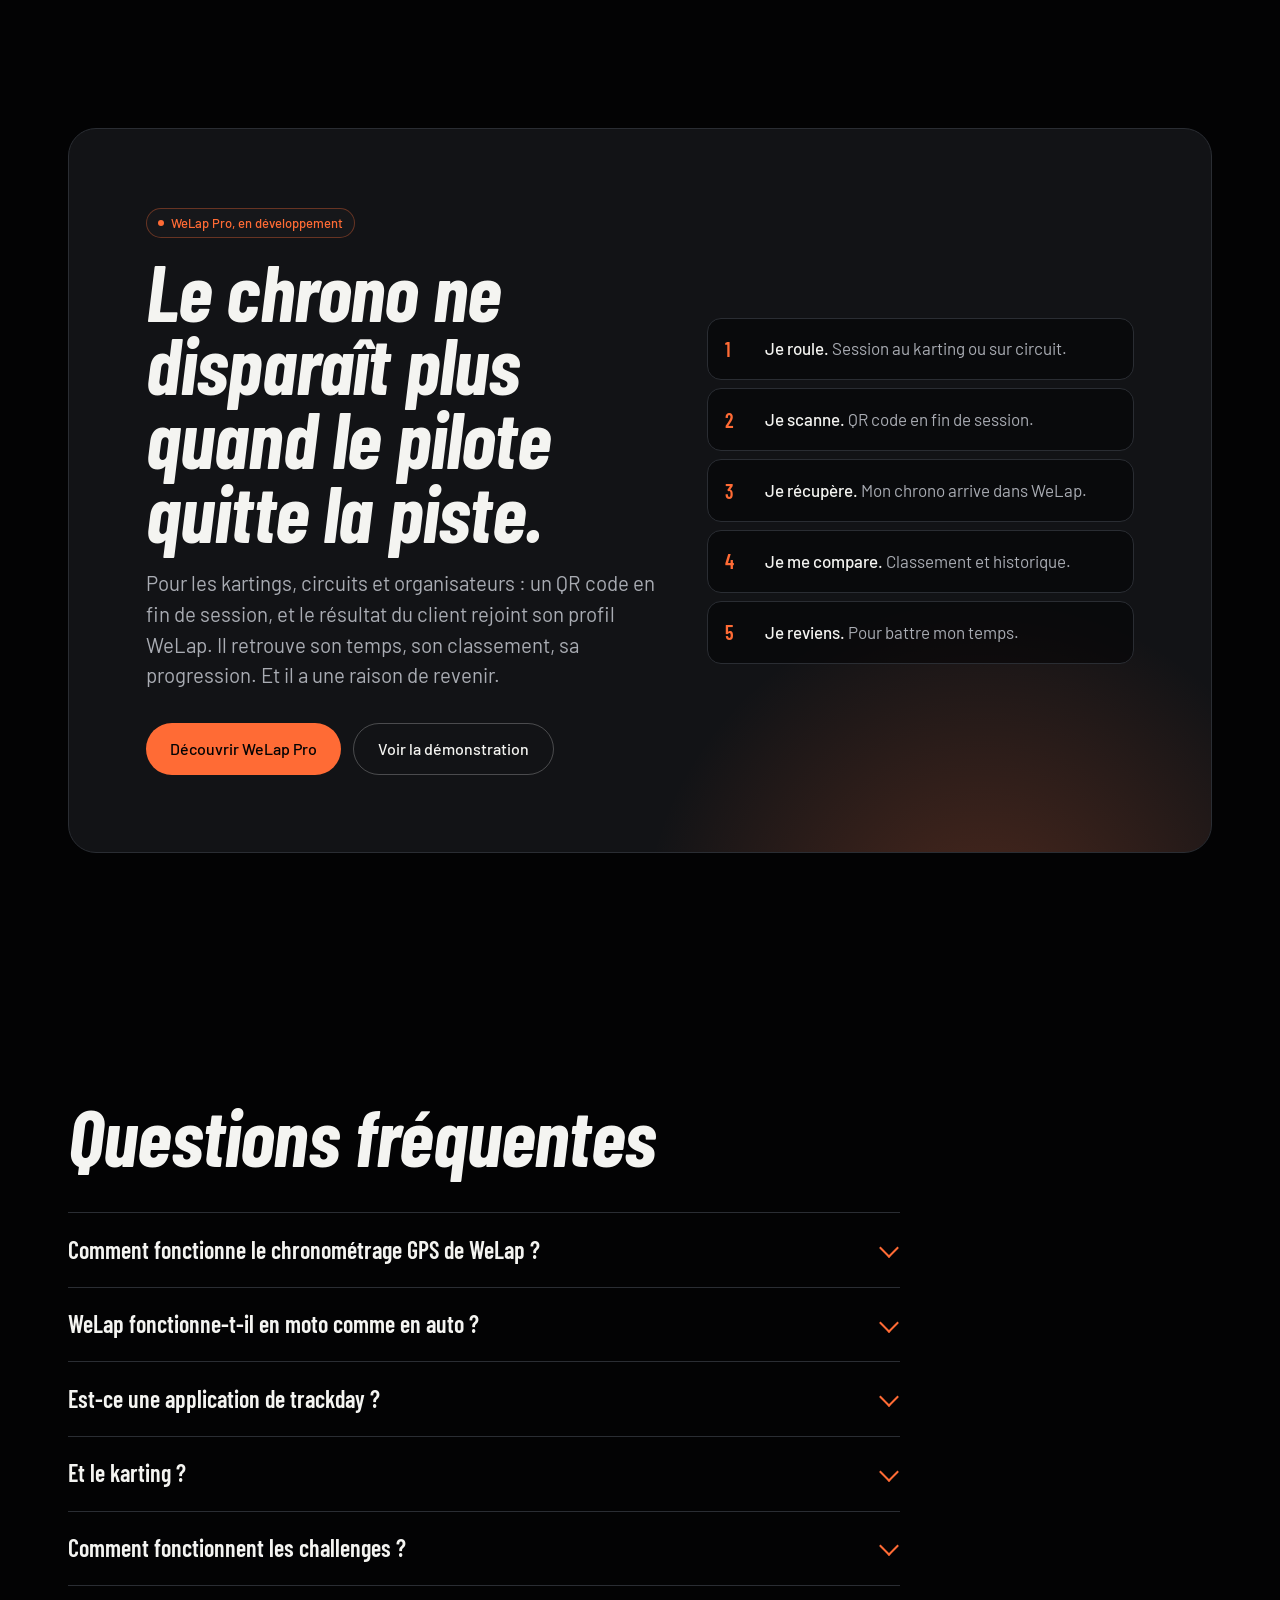
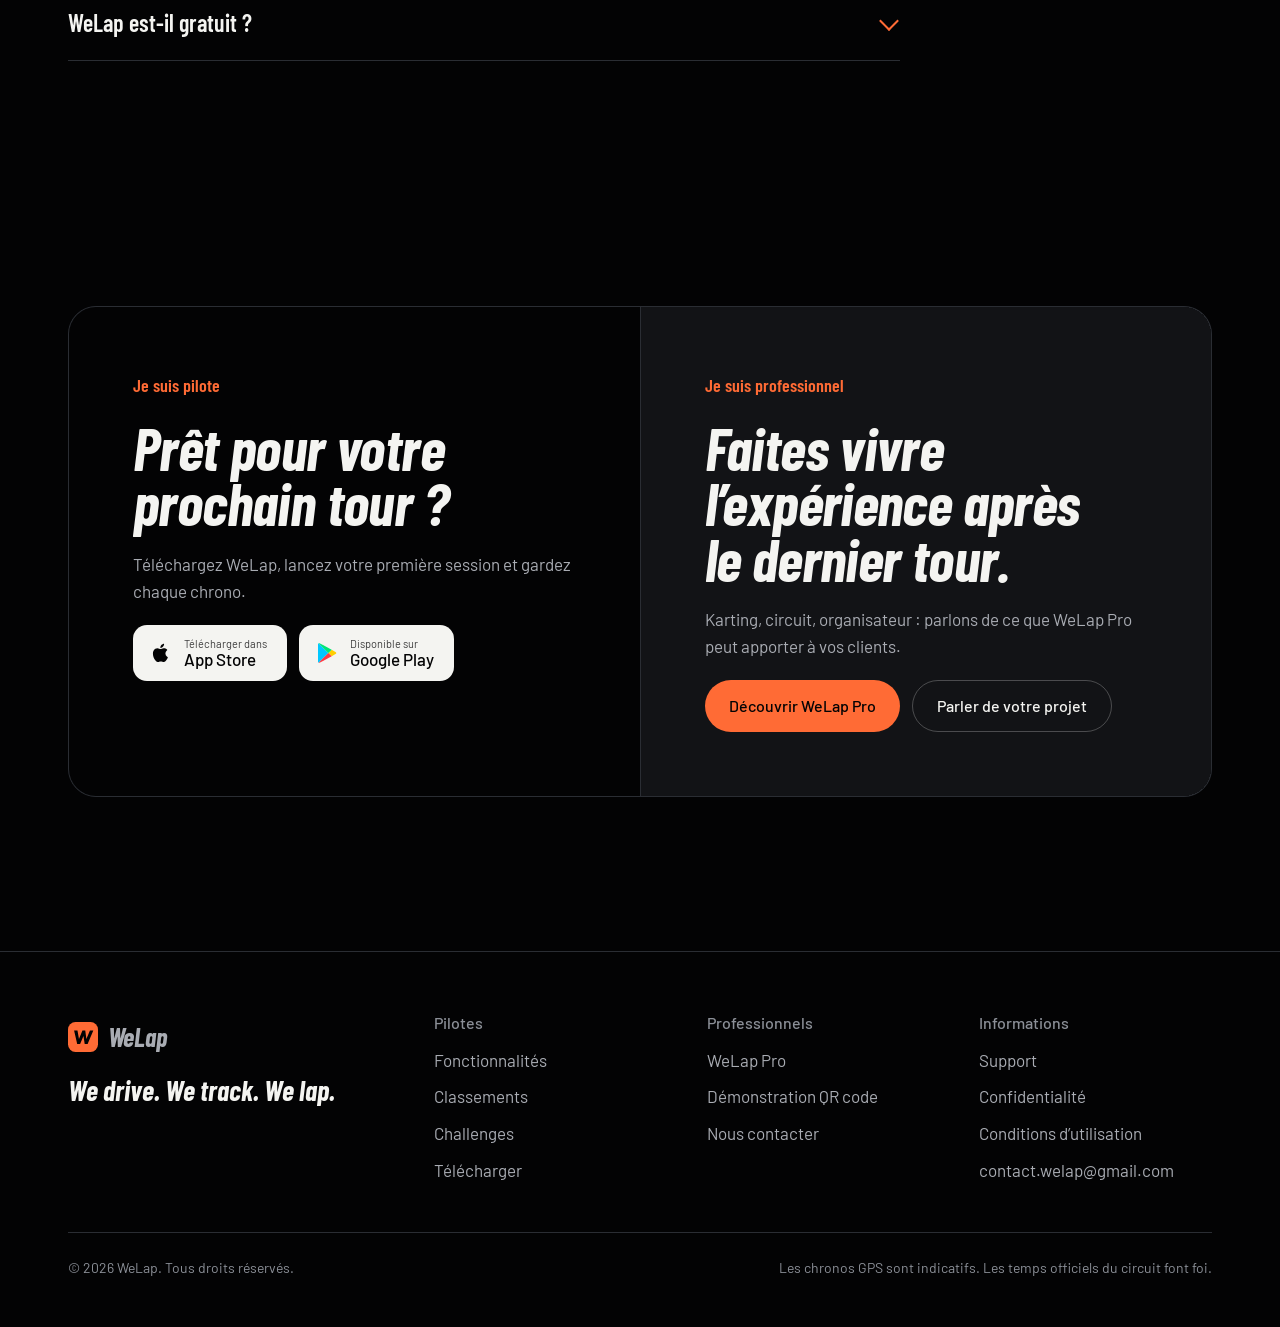
==== commit 2ea68928: "Publish final WeLap website" ====
--- a/index.html
+++ b/index.html
@@ -1,878 +1,398 @@
 <!DOCTYPE html>
 <html lang="fr">
 <head>
-    <meta charset="UTF-8">
-    <meta name="viewport" content="width=device-width, initial-scale=1.0">
-    <meta name="description" content="WeLap - GPS lap timing, garage management, and community for motorsport enthusiasts">
-    <meta name="theme-color" content="#000000">
-    <title>WeLap - We drive. We track. We lap.</title>
-    
-    <style>
-        * {
-            margin: 0;
-            padding: 0;
-            box-sizing: border-box;
-        }
-        
-        :root {
-            --color-bg: #0a0a0a;
-            --color-bg-alt: #141414;
-            --color-bg-card: #1a1a1a;
-            --color-text: #ffffff;
-            --color-text-secondary: #a0a0a0;
-            --color-text-muted: #808080;
-            --color-orange: #ff6b35;
-            --color-orange-light: #ff8c4a;
-            --color-pink: #ff1744;
-            --color-magenta: #e91e63;
-            --color-purple: #9c27b0;
-            --color-accent: linear-gradient(135deg, #ff6b35 0%, #e91e63 50%, #9c27b0 100%);
-            --border-radius: 12px;
-            --font-family: -apple-system, BlinkMacSystemFont, 'Segoe UI', 'Helvetica Neue', sans-serif;
-        }
-        
-        html {
-            scroll-behavior: smooth;
-        }
-        
-        body {
-            background: linear-gradient(135deg, #0a0a0a 0%, #1a1a1a 50%, #0a0a0a 100%);
-            background-attachment: fixed;
-            color: var(--color-text);
-            font-family: var(--font-family);
-            line-height: 1.6;
-            font-weight: 400;
-            font-size: 16px;
-            overflow-x: hidden;
-        }
-        
-        /* Header & Navigation */
-        header {
-            background: rgba(10, 10, 10, 0.95);
-            backdrop-filter: blur(10px);
-            border-bottom: 1px solid rgba(255, 107, 53, 0.1);
-            position: sticky;
-            top: 0;
-            z-index: 100;
-            animation: slideDown 0.6s ease;
-        }
-        
-        @keyframes slideDown {
-            from {
-                transform: translateY(-100%);
-                opacity: 0;
-            }
-            to {
-                transform: translateY(0);
-                opacity: 1;
-            }
-        }
-        
-        nav {
-            max-width: 1400px;
-            margin: 0 auto;
-            padding: 1.2rem 2rem;
-            display: flex;
-            justify-content: space-between;
-            align-items: center;
-            gap: 2rem;
-        }
-        
-        .logo-container {
-            display: flex;
-            align-items: center;
-            gap: 0.8rem;
-            cursor: pointer;
-            user-select: none;
-            transition: transform 0.3s ease;
-            flex-shrink: 0;
-        }
-        
-        .logo-container:hover {
-            transform: scale(1.05);
-        }
-        
-        .logo-icon {
-            width: 36px;
-            height: 36px;
-            background: var(--color-accent);
-            border-radius: 8px;
-            display: flex;
-            align-items: center;
-            justify-content: center;
-            font-weight: 700;
-            font-size: 20px;
-            color: white;
-            font-style: italic;
-            box-shadow: 0 4px 16px rgba(255, 107, 53, 0.2);
-        }
-        
-        .logo-text {
-            font-size: 22px;
-            font-weight: 700;
-            font-style: italic;
-            background: var(--color-accent);
-            -webkit-background-clip: text;
-            -webkit-text-fill-color: transparent;
-            background-clip: text;
-            letter-spacing: -0.5px;
-        }
-        
-        .nav-center {
-            display: flex;
-            gap: 2.5rem;
-            align-items: center;
-            flex: 1;
-            justify-content: center;
-        }
-        
-        .nav-links {
-            display: flex;
-            gap: 2.5rem;
-            list-style: none;
-        }
-        
-        .nav-links a {
-            color: var(--color-text-secondary);
-            text-decoration: none;
-            font-size: 14px;
-            font-weight: 500;
-            transition: color 0.3s ease;
-            cursor: pointer;
-            position: relative;
-        }
-        
-        .nav-links a::after {
-            content: '';
-            position: absolute;
-            bottom: -4px;
-            left: 0;
-            width: 0;
-            height: 2px;
-            background: var(--color-orange);
-            transition: width 0.3s ease;
-        }
-        
-        .nav-links a.active,
-        .nav-links a:hover {
-            color: var(--color-orange);
-        }
-        
-        .nav-links a.active::after,
-        .nav-links a:hover::after {
-            width: 100%;
-        }
-        
-        .lang-selector {
-            display: flex;
-            gap: 0.8rem;
-            align-items: center;
-        }
-        
-        .lang-btn {
-            background: transparent;
-            border: 2px solid rgba(255, 107, 53, 0.2);
-            color: var(--color-text-secondary);
-            width: 40px;
-            height: 40px;
-            border-radius: 8px;
-            cursor: pointer;
-            font-size: 20px;
-            transition: all 0.3s ease;
-            display: flex;
-            align-items: center;
-            justify-content: center;
-        }
-        
-        .lang-btn.active {
-            background: var(--color-accent);
-            border-color: var(--color-orange);
-            color: white;
-        }
-        
-        .lang-btn:hover {
-            border-color: var(--color-orange);
-            color: var(--color-orange);
-        }
-        
-        @media (max-width: 968px) {
-            nav {
-                flex-wrap: wrap;
-                gap: 1rem;
-            }
-            
-            .nav-center {
-                width: 100%;
-                order: 3;
-            }
-            
-            .nav-links {
-                gap: 1.5rem;
-                font-size: 13px;
-            }
-            
-            .lang-selector {
-                order: 2;
-            }
-        }
-        
-        @media (max-width: 640px) {
-            nav {
-                padding: 1rem;
-            }
-            
-            .nav-links {
-                gap: 1rem;
-                flex-wrap: wrap;
-                justify-content: center;
-            }
-            
-            .logo-text {
-                font-size: 18px;
-            }
-        }
-        
-        /* Pages */
-        .page {
-            display: none;
-            animation: fadeInUp 0.5s ease;
-        }
-        
-        .page.active {
-            display: block;
-        }
-        
-        @keyframes fadeInUp {
-            from {
-                opacity: 0;
-                transform: translateY(20px);
-            }
-            to {
-                opacity: 1;
-                transform: translateY(0);
-            }
-        }
-        
-        /* Main content */
-        main {
-            max-width: 1400px;
-            margin: 0 auto;
-            padding: 3rem 2rem;
-            min-height: calc(100vh - 300px);
-        }
-        
-        /* Home page */
-        .hero {
-            text-align: center;
-            margin-bottom: 4rem;
-            animation: fadeInUp 0.8s ease;
-        }
-        
-        .hero h1 {
-            font-size: 72px;
-            font-weight: 800;
-            font-style: italic;
-            margin-bottom: 1.2rem;
-            background: var(--color-accent);
-            -webkit-background-clip: text;
-            -webkit-text-fill-color: transparent;
-            background-clip: text;
-            letter-spacing: -2px;
-            line-height: 1.1;
-        }
-        
-        .hero .subtitle {
-            font-size: 22px;
-            color: var(--color-text-secondary);
-            margin-bottom: 1.5rem;
-            max-width: 700px;
-            margin-left: auto;
-            margin-right: auto;
-            line-height: 1.4;
-        }
-        
-        .hero .description {
-            font-size: 16px;
-            color: var(--color-text-muted);
-            max-width: 800px;
-            margin: 0 auto 2.5rem;
-            line-height: 1.9;
-        }
-        
-        .slogan {
-            font-size: 20px;
-            font-style: italic;
-            margin-top: 2.5rem;
-            letter-spacing: 1px;
-        }
-        
-        .slogan-word1 { color: var(--color-text); }
-        .slogan-word2 { color: var(--color-orange); }
-        .slogan-word3 { color: var(--color-magenta); }
-        
-        .features {
-            display: grid;
-            grid-template-columns: repeat(auto-fit, minmax(300px, 1fr));
-            gap: 2rem;
-            margin-top: 4rem;
-        }
-        
-        .feature {
-            background: var(--color-bg-card);
-            padding: 2.5rem;
-            border-radius: var(--border-radius);
-            border: 1px solid rgba(255, 107, 53, 0.1);
-            transition: all 0.4s cubic-bezier(0.175, 0.885, 0.32, 1.275);
-            position: relative;
-            overflow: hidden;
-        }
-        
-        .feature::before {
-            content: '';
-            position: absolute;
-            top: 0;
-            left: -100%;
-            width: 100%;
-            height: 100%;
-            background: linear-gradient(90deg, transparent, rgba(255, 107, 53, 0.05), transparent);
-            transition: left 0.6s ease;
-        }
-        
-        .feature:hover::before {
-            left: 100%;
-        }
-        
-        .feature:hover {
-            transform: translateY(-8px);
-            border-color: rgba(255, 107, 53, 0.3);
-            box-shadow: 0 12px 32px rgba(255, 107, 53, 0.15);
-        }
-        
-        .feature h3 {
-            font-size: 18px;
-            font-weight: 700;
-            margin-bottom: 0.8rem;
-            color: var(--color-text);
-        }
-        
-        .feature p {
-            font-size: 15px;
-            color: var(--color-text-secondary);
-            line-height: 1.8;
-        }
-        
-        /* Content pages */
-        .content-page {
-            max-width: 900px;
-            margin: 0 auto;
-        }
-        
-        .content-page h1 {
-            font-size: 56px;
-            font-weight: 800;
-            margin-bottom: 2.5rem;
-            background: var(--color-accent);
-            -webkit-background-clip: text;
-            -webkit-text-fill-color: transparent;
-            background-clip: text;
-            animation: fadeInUp 0.8s ease;
-        }
-        
-        .content-page h2 {
-            font-size: 24px;
-            font-weight: 700;
-            margin-top: 2.5rem;
-            margin-bottom: 1.2rem;
-            color: var(--color-orange);
-        }
-        
-        .content-page h3 {
-            font-size: 18px;
-            font-weight: 600;
-            margin-top: 1.5rem;
-            margin-bottom: 0.8rem;
-            color: var(--color-text);
-        }
-        
-        .content-page p {
-            margin-bottom: 1.2rem;
-            color: var(--color-text-secondary);
-            line-height: 1.95;
-        }
-        
-        .content-page ul, .content-page ol {
-            margin: 1.5rem 0 1.5rem 2rem;
-            color: var(--color-text-secondary);
-            line-height: 1.95;
-        }
-        
-        .content-page li {
-            margin-bottom: 0.8rem;
-        }
-        
-        .content-page a {
-            color: var(--color-orange);
-            text-decoration: none;
-            font-weight: 600;
-            transition: all 0.3s ease;
-        }
-        
-        .content-page a:hover {
-            color: var(--color-orange-light);
-            text-decoration: underline;
-        }
-        
-        .info-box {
-            background: var(--color-bg-card);
-            padding: 2rem;
-            border-radius: var(--border-radius);
-            border-left: 4px solid var(--color-orange);
-            margin: 2rem 0;
-        }
-        
-        .last-updated {
-            font-size: 14px;
-            color: var(--color-text-secondary);
-            margin-bottom: 2.5rem;
-            font-style: italic;
-        }
-        
-        /* Footer */
-        footer {
-            background: rgba(20, 20, 20, 0.8);
-            backdrop-filter: blur(10px);
-            border-top: 1px solid rgba(255, 107, 53, 0.1);
-            padding: 4rem 2rem;
-            margin-top: 6rem;
-        }
-        
-        footer .container {
-            max-width: 1400px;
-            margin: 0 auto;
-            text-align: center;
-        }
-        
-        footer .brand {
-            font-size: 28px;
-            font-weight: 800;
-            font-style: italic;
-            background: var(--color-accent);
-            -webkit-background-clip: text;
-            -webkit-text-fill-color: transparent;
-            background-clip: text;
-            margin-bottom: 1.2rem;
-            letter-spacing: -1px;
-        }
-        
-        footer .slogan {
-            font-size: 16px;
-            color: var(--color-text-secondary);
-            margin-bottom: 2rem;
-            font-style: italic;
-            letter-spacing: 0.5px;
-        }
-        
-        footer .footer-links {
-            display: flex;
-            justify-content: center;
-            gap: 2rem;
-            flex-wrap: wrap;
-            margin-bottom: 1.5rem;
-            font-size: 14px;
-        }
-        
-        footer .footer-links a {
-            color: var(--color-orange);
-            text-decoration: none;
-            font-weight: 600;
-            transition: all 0.3s ease;
-            cursor: pointer;
-        }
-        
-        footer .footer-links a:hover {
-            color: var(--color-orange-light);
-            text-decoration: underline;
-        }
-        
-        footer .copyright {
-            font-size: 13px;
-            color: rgba(255, 255, 255, 0.3);
-            margin-top: 2.5rem;
-        }
-        
-        @media (max-width: 768px) {
-            main {
-                padding: 2rem 1.5rem;
-            }
-            
-            .hero h1 {
-                font-size: 42px;
-            }
-            
-            .hero .subtitle {
-                font-size: 18px;
-            }
-            
-            .features {
-                grid-template-columns: 1fr;
-            }
-            
-            .content-page h1 {
-                font-size: 36px;
-            }
-            
-            .content-page h2 {
-                font-size: 20px;
-            }
-            
-            footer {
-                padding: 2.5rem 1.5rem;
-            }
-            
-            footer .footer-links {
-                gap: 1rem;
-            }
-        }
-    </style>
+<meta charset="utf-8">
+<meta name="viewport" content="width=device-width, initial-scale=1, viewport-fit=cover">
+<title>WeLap — Chronométrage GPS circuit auto et moto, classements et challenges</title>
+<meta name="description" content="Chronométrez vos tours sur circuit en auto ou en moto, retrouvez vos sessions, comparez-vous dans les classements et relevez des challenges. Tous vos chronos au même endroit.">
+<link rel="canonical" href="https://welap.vercel.app/">
+<meta name="theme-color" content="#030304">
+<meta name="color-scheme" content="dark">
+<meta name="robots" content="index, follow">
+<meta property="og:type" content="website">
+<meta property="og:site_name" content="WeLap">
+<meta property="og:locale" content="fr_FR">
+<meta property="og:title" content="WeLap — Chronométrage GPS circuit auto et moto, classements et challenges">
+<meta property="og:description" content="Chronométrez vos tours sur circuit en auto ou en moto, retrouvez vos sessions, comparez-vous dans les classements et relevez des challenges. Tous vos chronos au même endroit.">
+<meta property="og:url" content="https://welap.vercel.app/">
+<meta property="og:image" content="https://welap.vercel.app/assets/img/og-image.png">
+<meta property="og:image:width" content="1200">
+<meta property="og:image:height" content="630">
+<meta property="og:image:alt" content="WeLap — Chaque tour compte.">
+<meta name="twitter:card" content="summary_large_image">
+<meta name="twitter:title" content="WeLap — Chronométrage GPS circuit auto et moto, classements et challenges">
+<meta name="twitter:description" content="Chronométrez vos tours sur circuit en auto ou en moto, retrouvez vos sessions, comparez-vous dans les classements et relevez des challenges. Tous vos chronos au même endroit.">
+<meta name="twitter:image" content="https://welap.vercel.app/assets/img/og-image.png">
+<link rel="icon" href="/favicon.svg" type="image/svg+xml">
+<link rel="icon" href="/favicon-32.png" sizes="32x32" type="image/png">
+<link rel="apple-touch-icon" href="/apple-touch-icon.png">
+<link rel="manifest" href="/site.webmanifest">
+<link rel="preload" href="/assets/fonts/BarlowCondensed-BoldItalic.woff2" as="font" type="font/woff2" crossorigin>
+<link rel="preload" href="/assets/fonts/Barlow-Regular.woff2" as="font" type="font/woff2" crossorigin>
+<link rel="stylesheet" href="/assets/css/site.css">
+<script src="/assets/js/site.js" defer></script>
+<script>(function(){var m={"#support":"/support/","#privacy":"/confidentialite/","#terms":"/conditions/"};if(m[location.hash])location.replace(m[location.hash]);})();</script>
+<script type="application/ld+json">{"@context": "https://schema.org", "@type": "Organization", "name": "WeLap", "url": "https://welap.vercel.app/", "logo": "https://welap.vercel.app/apple-touch-icon.png", "email": "contact.welap@gmail.com", "sameAs": ["https://apps.apple.com/fr/app/welap/id6781696001", "https://play.google.com/store/apps/details?id=com.welap.app"]}</script>
+<script type="application/ld+json">{"@context": "https://schema.org", "@type": "WebSite", "name": "WeLap", "url": "https://welap.vercel.app/", "inLanguage": "fr-FR"}</script>
+<script type="application/ld+json">{"@context": "https://schema.org", "@type": "MobileApplication", "name": "WeLap", "applicationCategory": "SportsApplication", "operatingSystem": "iOS, Android", "downloadUrl": ["https://apps.apple.com/fr/app/welap/id6781696001", "https://play.google.com/store/apps/details?id=com.welap.app"], "installUrl": "https://apps.apple.com/fr/app/welap/id6781696001", "description": "Chronométrage GPS sur circuit auto et moto, sessions, classements, garage, communauté et challenges.", "offers": {"@type": "Offer", "price": "0", "priceCurrency": "EUR"}}</script>
+<script type="application/ld+json">{"@context": "https://schema.org", "@type": "FAQPage", "mainEntity": [{"@type": "Question", "name": "Comment fonctionne le chronométrage GPS de WeLap ?", "acceptedAnswer": {"@type": "Answer", "text": "Vous lancez une session depuis l’application avant de rouler. Le GPS de votre téléphone enregistre vos tours automatiquement : meilleur tour, dernier tour, delta et historique complet de la session. Les chronos GPS restent indicatifs et peuvent varier selon le signal et l’appareil : les temps officiels du circuit font foi."}}, {"@type": "Question", "name": "WeLap fonctionne-t-il en moto comme en auto ?", "acceptedAnswer": {"@type": "Answer", "text": "Oui. WeLap est pensé pour les pilotes auto et moto sur circuit. Les classements distinguent les deux catégories pour que chacun se compare à des performances comparables."}}, {"@type": "Question", "name": "Est-ce une application de trackday ?", "acceptedAnswer": {"@type": "Answer", "text": "WeLap accompagne vos journées circuit de bout en bout : découverte des circuits et des événements, chronométrage pendant la session, puis historique, classements et challenges une fois rentré au paddock."}}, {"@type": "Question", "name": "Et le karting ?", "acceptedAnswer": {"@type": "Answer", "text": "Le chronométrage karting passe par les systèmes de chaque établissement. Avec WeLap Pro, actuellement en développement, un karting pourra proposer un QR code en fin de session pour que le pilote retrouve son résultat dans son profil WeLap."}}, {"@type": "Question", "name": "Comment fonctionnent les challenges ?", "acceptedAnswer": {"@type": "Answer", "text": "Chaque mois, des challenges sont proposés sur certains circuits. Vous roulez sur le circuit concerné, votre meilleur chrono entre au classement du challenge et vous suivez son évolution jusqu’à la fin du mois."}}, {"@type": "Question", "name": "WeLap est-il gratuit ?", "acceptedAnswer": {"@type": "Answer", "text": "WeLap se télécharge gratuitement sur l’App Store et Google Play. Un abonnement Premium optionnel est proposé dans l’application, notamment pour profiter de WeLap sans publicité."}}]}</script>
+<script src="/assets/js/home.js" defer></script>
 </head>
 <body>
-    <header>
-        <nav>
-            <div class="logo-container" onclick="navigateTo('home'); return false;">
-                <div class="logo-icon">W</div>
-                <div class="logo-text">WeLap</div>
-            </div>
-            
-            <div class="nav-center">
-                <ul class="nav-links">
-                    <li><a href="#" class="nav-item active" data-page="home" onclick="navigateTo('home'); return false;"><span data-lang="fr">Accueil</span><span data-lang="en" style="display:none;">Home</span></a></li>
-                    <li><a href="#" class="nav-item" data-page="support" onclick="navigateTo('support'); return false;"><span data-lang="fr">Support</span><span data-lang="en" style="display:none;">Support</span></a></li>
-                    <li><a href="#" class="nav-item" data-page="privacy" onclick="navigateTo('privacy'); return false;"><span data-lang="fr">Confidentialité</span><span data-lang="en" style="display:none;">Privacy</span></a></li>
-                    <li><a href="#" class="nav-item" data-page="terms" onclick="navigateTo('terms'); return false;"><span data-lang="fr">Conditions</span><span data-lang="en" style="display:none;">Terms</span></a></li>
-                </ul>
-                
-                <div class="lang-selector">
-                    <button class="lang-btn active" id="lang-fr" onclick="setLanguage('fr'); return false;">🇫🇷</button>
-                    <button class="lang-btn" id="lang-en" onclick="setLanguage('en'); return false;">🇬🇧</button>
-                </div>
-            </div>
-        </nav>
-    </header>
-
-    <main>
-        <!-- Home Page -->
-        <div id="home" class="page active">
-            <div class="hero">
-                <h1>WeLap</h1>
-                <p class="subtitle"><span data-lang="fr">Chronos, garage et communauté pour les passionnés de circuit auto et moto.</span><span data-lang="en" style="display:none;">GPS lap timing, garage management, and community for motorsport enthusiasts</span></p>
-                <p class="description"><span data-lang="fr">WeLap permet aux pilotes amateurs de suivre leurs chronos GPS, comparer leurs performances, gérer leur garage et partager leurs sessions avec une communauté de passionnés.</span><span data-lang="en" style="display:none;">WeLap empowers amateur drivers to track their GPS lap times, compare performance, manage their garage, and share sessions with a passionate community.</span></p>
-                <div class="slogan">
-                    <span class="slogan-word1">We drive.</span>
-                    <span class="slogan-word2">We track.</span>
-                    <span class="slogan-word3">We lap.</span>
-                </div>
-            </div>
-
-            <div class="features">
-                <div class="feature">
-                    <h3><span data-lang="fr">Chronométrage GPS</span><span data-lang="en" style="display:none;">GPS Lap Timing</span></h3>
-                    <p><span data-lang="fr">Suivez précisément vos chronos sur tous les circuits avec la technologie GPS intégrée.</span><span data-lang="en" style="display:none;">Precisely track your lap times on all circuits with integrated GPS technology.</span></p>
-                </div>
-                <div class="feature">
-                    <h3><span data-lang="fr">Classements par circuit</span><span data-lang="en" style="display:none;">Circuit Leaderboards</span></h3>
-                    <p><span data-lang="fr">Comparez vos performances avec les autres pilotes sur chaque circuit.</span><span data-lang="en" style="display:none;">Compare your performance with other drivers on every circuit.</span></p>
-                </div>
-                <div class="feature">
-                    <h3><span data-lang="fr">Garage personnel</span><span data-lang="en" style="display:none;">Personal Garage</span></h3>
-                    <p><span data-lang="fr">Organisez et gérez tous vos véhicules en un seul endroit.</span><span data-lang="en" style="display:none;">Organize and manage all your vehicles in one place.</span></p>
-                </div>
-                <div class="feature">
-                    <h3><span data-lang="fr">Profil pilote</span><span data-lang="en" style="display:none;">Driver Profile</span></h3>
-                    <p><span data-lang="fr">Construisez votre historique et montrez votre progression au fil du temps.</span><span data-lang="en" style="display:none;">Build your history and showcase your progression over time.</span></p>
-                </div>
-                <div class="feature">
-                    <h3><span data-lang="fr">Communauté</span><span data-lang="en" style="display:none;">Community</span></h3>
-                    <p><span data-lang="fr">Partagez vos sessions, publications et connectez-vous avec d'autres passionnés.</span><span data-lang="en" style="display:none;">Share sessions, post content, and connect with fellow enthusiasts.</span></p>
-                </div>
-                <div class="feature">
-                    <h3><span data-lang="fr">Circuits et événements</span><span data-lang="en" style="display:none;">Circuits & Events</span></h3>
-                    <p><span data-lang="fr">Découvrez de nouveaux circuits et événements près de chez vous.</span><span data-lang="en" style="display:none;">Discover new circuits and events in your area.</span></p>
-                </div>
-            </div>
+<a class="skip-link" href="#contenu">Aller au contenu</a>
+<header class="nav">
+  <div class="wrap nav__inner">
+    <a class="logo" href="/" aria-label="WeLap, accueil"><svg viewBox="0 0 32 32" aria-hidden="true"><rect width="32" height="32" rx="8" fill="#ff6b35"/><path d="M6.5 9h3.6l1.6 9.2L15.4 9h3l1.2 9.2L23.4 9H27l-6.1 14.5h-3.1l-1.3-8.6-3.6 8.6H9.8z" fill="#030304"/></svg><span>WeLap</span></a>
+    <button class="nav__toggle" type="button" aria-expanded="false" aria-controls="menu" aria-label="Ouvrir le menu"><span></span><span></span></button>
+    <nav class="nav__menu" id="menu" aria-label="Navigation principale">
+      <ul class="nav__links">
+        <li><a href="/#fonctionnalites">Fonctionnalités</a></li>
+        <li><a href="/#classements">Classements</a></li>
+        <li><a href="/#challenges">Challenges</a></li>
+        <li><a href="/pro/">WeLap Pro</a></li>
+        <li><a href="/support/">Support</a></li>
+      </ul>
+      <a class="btn btn--primary nav__cta" href="/#telecharger">Télécharger WeLap</a>
+    </nav>
+  </div>
+</header>
+<main id="contenu">
+
+<section class="hero" data-hero aria-labelledby="hero-title">
+  <div class="wrap hero__grid">
+    <div class="hero__copy">
+      <h1 id="hero-title">Chaque tour compte.</h1>
+      <p class="hero__tagline">Chronométrez. Comparez. Progressez.</p>
+      <p class="lead">WeLap suit vos performances sur circuit, en auto comme en moto, et les réunit dans un seul profil : chronos, sessions, classements, garage et challenges.</p>
+      <div class="hero__actions">
+        <div class="btn-row">
+          <a class="btn btn--primary" href="#telecharger">Télécharger WeLap</a>
+          <a class="btn btn--ghost" href="/pro/">Découvrir WeLap Pro</a>
         </div>
-
-        <!-- Support Page -->
-        <div id="support" class="page">
-            <div class="content-page">
-                <h1><span data-lang="fr">Support WeLap</span><span data-lang="en" style="display:none;">WeLap Support</span></h1>
-                
-                <div class="info-box">
-                    <p><span data-lang="fr">Besoin d'aide avec WeLap ? Contactez-nous pour toute question liée à votre compte, vos chronos, votre garage, vos publications, votre abonnement Premium ou la suppression de vos données.</span><span data-lang="en" style="display:none;">Need help with WeLap? Contact us for any questions about your account, lap times, garage, posts, subscriptions, or data deletion.</span></p>
-                </div>
-
-                <h2><span data-lang="fr">Nous contacter</span><span data-lang="en" style="display:none;">Contact Us</span></h2>
-                <p><strong><span data-lang="fr">Email :</span><span data-lang="en" style="display:none;">Email:</span></strong> <a href="mailto:contact.welap@gmail.com">contact.welap@gmail.com</a></p>
-                <p><strong><span data-lang="fr">Téléphone :</span><span data-lang="en" style="display:none;">Phone:</span></strong> <a href="tel:+33616380317">06 16 38 03 17</a></p>
-
-                <div class="info-box">
-                    <h2 style="margin-top: 0; color: var(--color-orange);"><span data-lang="fr">Conseils pour nous contacter</span><span data-lang="en" style="display:none;">Tips for Contacting Us</span></h2>
-                    <p style="margin-bottom: 0;"><span data-lang="fr">Pour une réponse plus rapide, décrivez votre problème en détail et ajoutez une capture d'écran si possible.</span><span data-lang="en" style="display:none;">For faster response, describe your issue in detail and include a screenshot if possible.</span></p>
-                </div>
-            </div>
+        <div class="stores">
+  <a class="store" data-store="ios" href="https://apps.apple.com/fr/app/welap/id6781696001" rel="noopener" aria-label="Télécharger WeLap dans l’App Store"><svg viewBox="0 0 24 24" aria-hidden="true"><path fill="currentColor" d="M16.4 12.6c0-2.4 2-3.5 2-3.6-1.1-1.6-2.8-1.8-3.4-1.8-1.4-.2-2.8.8-3.5.8-.7 0-1.8-.8-3-.8-1.5 0-3 .9-3.8 2.3-1.6 2.8-.4 7 1.2 9.3.8 1.1 1.7 2.4 2.9 2.3 1.2 0 1.6-.7 3-.7s1.8.7 3 .7c1.3 0 2.1-1.1 2.8-2.3.9-1.3 1.3-2.6 1.3-2.6s-2.5-1-2.5-3.6zM14.1 5.6c.6-.8 1.1-1.8 1-2.9-.9 0-2.1.6-2.7 1.4-.6.7-1.1 1.8-1 2.8 1 .1 2.1-.5 2.7-1.3z"/></svg><span><small>Télécharger dans</small><strong>App Store</strong></span></a>
+  <a class="store" data-store="android" href="https://play.google.com/store/apps/details?id=com.welap.app" rel="noopener" aria-label="Télécharger WeLap sur Google Play"><svg viewBox="0 0 24 24" aria-hidden="true"><path fill="#00c7ff" d="M3.6 2.3 13.4 12l-9.8 9.7c-.4-.2-.6-.6-.6-1.1V3.4c0-.5.2-.9.6-1.1z"/><path fill="#ffce00" d="m16.7 15.3-3.3-3.3 3.3-3.3 3.8 2.2c1 .6 1 1.6 0 2.2z"/><path fill="#ff3a44" d="M16.7 15.3 13.4 12l-9.8 9.7c.4.2.9.2 1.4-.1z"/><path fill="#00e676" d="M16.7 8.7 5 2.4c-.5-.3-1-.3-1.4-.1l9.8 9.7z"/></svg><span><small>Disponible sur</small><strong>Google Play</strong></span></a>
+</div>
+      </div>
+    </div>
+    <div class="hero__visual" aria-hidden="true">
+      <svg class="track" viewBox="20 -10 540 390" preserveAspectRatio="xMidYMid meet">
+        <path class="track__base" d="M 120 330 L 380 330 C 455 330 482 290 466 238 L 436 150 C 424 112 446 84 482 78 C 522 71 526 22 480 18 L 262 16 C 214 16 196 44 212 80 L 244 146 C 260 182 236 208 200 198 L 118 176 C 66 162 44 204 60 246 L 72 290 C 82 318 96 330 120 330 Z"/>
+        <path class="track__line" d="M 120 330 L 380 330 C 455 330 482 290 466 238 L 436 150 C 424 112 446 84 482 78 C 522 71 526 22 480 18 L 262 16 C 214 16 196 44 212 80 L 244 146 C 260 182 236 208 200 198 L 118 176 C 66 162 44 204 60 246 L 72 290 C 82 318 96 330 120 330 Z"/>
+        <g class="track__mark" data-at="0"><line class="track__finish"/></g>
+        <g class="track__mark" data-at="0.335"><line class="track__sector"/><text class="track__sector-label">S1</text></g>
+        <g class="track__mark" data-at="0.645"><line class="track__sector"/><text class="track__sector-label">S2</text></g>
+        <path class="track__trail" d="M 120 330 L 380 330 C 455 330 482 290 466 238 L 436 150 C 424 112 446 84 482 78 C 522 71 526 22 480 18 L 262 16 C 214 16 196 44 212 80 L 244 146 C 260 182 236 208 200 198 L 118 176 C 66 162 44 204 60 246 L 72 290 C 82 318 96 330 120 330 Z"/>
+        <circle class="track__car" r="7" cx="120" cy="330"/>
+      </svg>
+      <div class="timing">
+        <div class="ui-row"><span class="small" data-t-lap>Tour 1</span><span class="status status--demo">Démonstration</span></div>
+        <p class="timing__now" data-t-now>0:00.000</p>
+        <div class="timing__sectors">
+          <div><span>S1</span><b data-t-sector>—</b></div>
+          <div><span>S2</span><b data-t-sector>—</b></div>
+          <div><span>S3</span><b data-t-sector>—</b></div>
         </div>
-
-        <!-- Privacy Policy Page -->
-        <div id="privacy" class="page">
-            <div class="content-page">
-                <h1><span data-lang="fr">Politique de confidentialité</span><span data-lang="en" style="display:none;">Privacy Policy</span></h1>
-                
-                <div class="last-updated"><span data-lang="fr">Dernière mise à jour : Janvier 2025</span><span data-lang="en" style="display:none;">Last Updated: January 2025</span></div>
-
-                <!-- FRENCH VERSION -->
-                <div data-lang="fr">
-                    <p>WeLap collecte certaines données nécessaires au fonctionnement de l'application, notamment l'adresse e-mail, les informations de profil, les contenus publiés, les véhicules ajoutés au garage, les chronos, les interactions dans l'application et, lorsque l'utilisateur l'autorise, les données de localisation nécessaires au chronométrage GPS.</p>
-
-                    <p>Ces données sont utilisées pour fournir les fonctionnalités de l'application : création de compte, connexion, chronométrage, classements, garage, publications, communauté et abonnement Premium.</p>
-
-                    <p><strong>WeLap ne vend pas les données personnelles des utilisateurs.</strong></p>
-
-                    <p>Les données de localisation sont utilisées pour les fonctionnalités liées aux circuits et au chronométrage. Elles ne sont pas utilisées à des fins de suivi publicitaire dans la version actuelle de l'application.</p>
-
-                    <p>Les photos, vidéos, publications, commentaires et informations de garage sont liés au compte utilisateur afin de permettre l'affichage du profil, du garage et des publications.</p>
-
-                    <p><strong>Suppression de compte et données :</strong> Les utilisateurs peuvent demander la suppression de leur compte ou de leurs données en contactant : <a href="mailto:contact.welap@gmail.com">contact.welap@gmail.com</a></p>
-                </div>
-
-                <!-- ENGLISH VERSION -->
-                <div data-lang="en" style="display:none;">
-                    <h2>Introduction</h2>
-                    <p>WeLap ("we," "us," "our," or "Company") is committed to protecting your privacy. This Privacy Policy explains how we collect, use, disclose, and safeguard your information when you use our mobile application.</p>
-
-                    <h2>Information We Collect</h2>
-                    
-                    <h3>Account and Profile Information</h3>
-                    <p>When you create a WeLap account, we collect your email address, username, profile picture, and other profile details you provide.</p>
-
-                    <h3>Vehicle Information</h3>
-                    <p>When you add vehicles to your garage, we collect information including make, model, year, horsepower, transmission type, and photos.</p>
-
-                    <h3>Location and GPS Data</h3>
-                    <p>With your permission, WeLap collects precise location data via GPS when you use our lap timing features. This data is necessary to calculate and record your lap times. You can disable GPS access through your device settings.</p>
-
-                    <h3>Session and Performance Data</h3>
-                    <p>We collect and store data about your driving sessions, including lap times, circuit information, vehicle selection, and performance metrics.</p>
-
-                    <h3>User-Generated Content</h3>
-                    <p>WeLap allows you to upload photos, videos, posts, and comments. We collect, store, and display this content as part of your profile and community interactions.</p>
-
-                    <h3>Payment and Subscription Information</h3>
-                    <p>If you subscribe to WeLap Premium, your subscription is processed through Apple In-App Purchase. We do not collect, store, or have access to your credit card or banking information. Apple handles all payment processing securely.</p>
-
-                    <h3>Technical Information</h3>
-                    <p>We automatically collect technical data including device model, operating system version, app version, and crash reports to improve app stability and performance.</p>
-
-                    <h2>How We Use Information</h2>
-                    <ul>
-                        <li>Provide, operate, and maintain the App and its features</li>
-                        <li>Create and manage your account</li>
-                        <li>Record and display your lap times and performance</li>
-                        <li>Enable leaderboards and rankings</li>
-                        <li>Facilitate community features and sharing</li>
-                        <li>Manage your Premium subscription</li>
-                        <li>Analyze app usage and improve user experience</li>
-                        <li>Send service updates and support responses</li>
-                        <li>Protect against fraud and unauthorized access</li>
-                        <li>Comply with applicable laws and regulations</li>
-                    </ul>
-
-                    <h2>Location Data</h2>
-                    <p>WeLap uses GPS location data for lap timing and performance tracking. Location data is only collected when you actively initiate a GPS recording session. You can disable GPS access through your device settings. Location data is encrypted during transmission and storage.</p>
-
-                    <h2>User Content</h2>
-                    <p>You are responsible for the content you upload to WeLap. When you upload content, you grant WeLap a license to use, display, and distribute that content within the App. User-generated content may be visible to other WeLap users depending on your privacy settings.</p>
-
-                    <h2>Payments and Subscriptions</h2>
-                    <p>WeLap Premium subscriptions are processed through Apple In-App Purchase using StoreKit. We do not directly process or store payment information. Apple handles all payment processing securely. We use RevenueCat for subscription management and only receive information about your subscription status and purchase events.</p>
-
-                    <h2>Analytics, Advertising, and Crash Reporting</h2>
-                    
-                    <h3>Analytics</h3>
-                    <p>We may use analytics tools to understand how users interact with the App. This data is typically anonymized and does not directly identify individual users.</p>
-
-                    <h3>Advertising</h3>
-                    <p>The free version of WeLap may display advertisements through Google AdMob. You can opt out of personalized ads through your device settings. Advertisements are not displayed in WeLap Premium.</p>
-
-                    <h3>Crash Reporting</h3>
-                    <p>We may use crash reporting tools to collect information about app crashes and technical errors. Crash reports may include device information and app state but do not include personal data.</p>
-
-                    <h2>Third-Party Services</h2>
-                    
-                    <h3>Supabase</h3>
-                    <p>WeLap uses Supabase for backend infrastructure and database services. Your account information, garage data, session records, and user-generated content are stored on Supabase's secure servers.</p>
-
-                    <h3>RevenueCat</h3>
-                    <p>We use RevenueCat to manage subscriptions and in-app purchases. RevenueCat receives information about your subscription status but does not have access to your payment information.</p>
-
-                    <h3>Apple App Store and StoreKit</h3>
-                    <p>On iOS, WeLap uses Apple's StoreKit framework for in-app purchases and subscription management. Apple processes all payments and stores your subscription information.</p>
-
-                    <h3>Google AdMob</h3>
-                    <p>If you use the free version of WeLap, you may see advertisements served by Google AdMob. AdMob may collect advertising identifiers to serve personalized ads.</p>
-
-                    <h2>Data Retention</h2>
-                    <p>We retain your personal information for as long as your account is active. If you delete your account, we will delete or anonymize most of your personal data within a reasonable timeframe, except where legally required.</p>
-
-                    <h2>Account Deletion and Data Requests</h2>
-                    <p>You have the right to request access to your personal data, correct inaccurate information, delete your account, and export your data. To exercise these rights, contact us at <a href="mailto:contact.welap@gmail.com">contact.welap@gmail.com</a>. We will respond within 30 days.</p>
-
-                    <h2>Children's Privacy</h2>
-                    <p>WeLap is not intended for children under the age of 13. We do not knowingly collect personal information from children under 13. If we become aware of such collection, we will promptly delete the information.</p>
-
-                    <h2>Security</h2>
-                    <p>WeLap implements security measures to protect your personal information, including encryption of data in transit and at rest, secure authentication, and regular security updates.</p>
-
-                    <h2>Changes to This Privacy Policy</h2>
-                    <p>We may update this Privacy Policy periodically. We will notify you of material changes by posting the updated policy in the App. Your continued use of the App following changes means you accept the new terms.</p>
-
-                    <h2>Contact Us</h2>
-                    <p>If you have questions about this Privacy Policy, contact us at:</p>
-                    <p><strong>Email:</strong> <a href="mailto:contact.welap@gmail.com">contact.welap@gmail.com</a></p>
-                    <p>We will respond to your inquiry within 30 days.</p>
-                </div>
-            </div>
-        </div>
-
-        <!-- Terms Page -->
-        <div id="terms" class="page">
-            <div class="content-page">
-                <h1><span data-lang="fr">Conditions d'utilisation</span><span data-lang="en" style="display:none;">Terms of Service</span></h1>
-
-                <!-- FRENCH VERSION -->
-                <div data-lang="fr">
-                    <p>WeLap est une application destinée aux passionnés de circuit auto et moto.</p>
-
-                    <p><strong>Responsabilité sur circuit :</strong> L'utilisateur est responsable de son comportement sur circuit et doit respecter les règles de sécurité, les consignes des organisateurs, les lois en vigueur et les conditions d'accès aux circuits.</p>
-
-                    <p><strong>Précision des chronos :</strong> Les chronos GPS fournis par l'application sont donnés à titre indicatif et peuvent varier selon la qualité du signal GPS, l'appareil utilisé et les conditions d'utilisation.</p>
-
-                    <p><strong>Contenu utilisateur :</strong> L'utilisateur s'engage à ne pas publier de contenu illégal, dangereux, offensant, trompeur ou portant atteinte aux droits d'autrui.</p>
-
-                    <p><strong>Modération :</strong> WeLap peut supprimer un contenu ou un compte en cas d'usage abusif ou non conforme aux présentes conditions.</p>
-
-                    <p><strong>Questions :</strong> Pour toute question : <a href="mailto:contact.welap@gmail.com">contact.welap@gmail.com</a></p>
-                </div>
-
-                <!-- ENGLISH VERSION -->
-                <div data-lang="en" style="display:none;">
-                    <p>WeLap is a mobile application designed for car and motorcycle circuit enthusiasts.</p>
-
-                    <h2>User Responsibility</h2>
-                    <p><strong>Circuit Safety:</strong> You are solely responsible for your behavior at circuits and events. You must comply with all safety regulations, follow circuit officials' instructions, operate your vehicle safely and responsibly, comply with applicable laws, and respect each circuit's terms and conditions.</p>
-
-                    <h2>GPS Lap Times Disclaimer</h2>
-                    <p><strong>GPS Accuracy:</strong> GPS lap times provided by WeLap are for informational purposes only. Lap times may vary due to GPS signal quality, device differences, environmental factors, and app settings. WeLap does not guarantee accuracy. Official circuit times take precedence over WeLap recordings.</p>
-
-                    <h2>User-Generated Content</h2>
-                    <p>You are responsible for all content you upload, share, or post through WeLap. You agree not to post illegal, dangerous, offensive, misleading, or infringing content. When you post content, you grant WeLap a license to use, display, and distribute that content within the App.</p>
-
-                    <h2>Content Moderation</h2>
-                    <p>WeLap reserves the right to monitor, review, moderate, delete, or restrict access to user-generated content at any time without prior notice.</p>
-
-                    <h2>Account Suspension and Termination</h2>
-                    <p>We may suspend or terminate your account if you violate these Terms, engage in abusive behavior, post inappropriate content, attempt unauthorized access, or use the App fraudulently.</p>
-
-                    <h2>Limitation of Liability</h2>
-                    <p>To the fullest extent permitted by law, WeLap shall not be liable for injuries, accidents, damages from app use, circuit activities, loss of data, service interruptions, or technical failures.</p>
-
-                    <h2>Changes to Terms</h2>
-                    <p>We may update these Terms at any time. Continued use of the App signifies acceptance of new terms.</p>
-
-                    <h2>Contact</h2>
-                    <p>For questions about these Terms, contact us at <a href="mailto:contact.welap@gmail.com">contact.welap@gmail.com</a></p>
-                </div>
-            </div>
-        </div>
-    </main>
-
-    <footer>
-        <div class="container">
-            <div class="brand">WeLap</div>
-            <div class="slogan"><span class="slogan-word1">We drive.</span> <span class="slogan-word2">We track.</span> <span class="slogan-word3">We lap.</span></div>
-            
-            <div class="footer-links">
-                <a href="#" onclick="navigateTo('home'); return false;"><span data-lang="fr">Accueil</span><span data-lang="en" style="display:none;">Home</span></a>
-                <a href="#" onclick="navigateTo('support'); return false;">Support</a>
-                <a href="#" onclick="navigateTo('privacy'); return false;"><span data-lang="fr">Confidentialité</span><span data-lang="en" style="display:none;">Privacy</span></a>
-                <a href="#" onclick="navigateTo('terms'); return false;"><span data-lang="fr">Conditions</span><span data-lang="en" style="display:none;">Terms</span></a>
-                <a href="mailto:contact.welap@gmail.com">Contact</a>
-            </div>
-            
-            <div class="copyright"><span data-lang="fr">&copy; 2025 WeLap. Tous droits réservés.</span><span data-lang="en" style="display:none;">&copy; 2025 WeLap. All rights reserved.</span></div>
-        </div>
-    </footer>
-
-    <script>
-        // Language switching
-        let currentLanguage = localStorage.getItem('welap-lang') || 'fr';
-        
-        function setLanguage(lang) {
-            currentLanguage = lang;
-            localStorage.setItem('welap-lang', lang);
-            
-            // Update language buttons
-            document.getElementById('lang-fr').classList.toggle('active', lang === 'fr');
-            document.getElementById('lang-en').classList.toggle('active', lang === 'en');
-            
-            // Update all language elements
-            document.querySelectorAll('[data-lang]').forEach(el => {
-                el.style.display = el.getAttribute('data-lang') === lang ? 'inline' : 'none';
-            });
-            
-            // Update page title
-            const page = document.querySelector('.page.active');
-            if (page) {
-                const title = page.querySelector('h1');
-                if (title) {
-                    document.title = title.textContent + ' - WeLap';
-                }
-            }
-        }
-        
-        // Initialize language
-        setLanguage(currentLanguage);
-        
-        function navigateTo(page) {
-            const pages = document.querySelectorAll('.page');
-            pages.forEach(p => p.classList.remove('active'));
-            
-            const selectedPage = document.getElementById(page);
-            if (selectedPage) {
-                selectedPage.classList.add('active');
-            }
-            
-            const navItems = document.querySelectorAll('.nav-item');
-            navItems.forEach(item => item.classList.remove('active'));
-            const activeNav = document.querySelector(`.nav-item[data-page="${page}"]`);
-            if (activeNav) {
-                activeNav.classList.add('active');
-            }
-            
-            window.scrollTo(0, 0);
-            window.history.pushState({page}, '', `/#${page}`);
-        }
-        
-        window.addEventListener('popstate', (e) => {
-            if (e.state && e.state.page) {
-                navigateTo(e.state.page);
-            }
-        });
-        
-        window.addEventListener('load', () => {
-            const hash = window.location.hash.slice(1);
-            if (hash && document.getElementById(hash)) {
-                navigateTo(hash);
-            }
-        });
-    </script>
+        <div class="timing__meta"><span>Meilleur tour</span><span class="num" data-t-best>—</span></div>
+      </div>
+      <div class="hero__phone"><div class="phone "><div class="phone__screen"><div class="screen is-active">
+  <div class="ui-toast" data-p-toast role="status" aria-live="polite"><span class="ui-dot">W</span><div><b></b><span></span></div></div>
+  <div><p class="screen__title">Session en cours</p><p class="screen__sub">Tracé démo</p></div>
+  <div class="ui-card"><p class="ui-label">Meilleur tour</p><p class="ui-big orange" data-p-best>—</p></div>
+  <div class="ui-card ui-row"><div><p class="ui-label">Dernier</p><p class="ui-mid" data-p-last>—</p></div><div style="text-align:right"><p class="ui-label">Delta</p><p class="ui-mid" data-p-delta>—</p></div></div>
+  <ul class="ui-list" data-p-laps></ul>
+  <div class="ui-tabbar" aria-hidden="true"><i class="on"></i><i></i><i></i><i></i></div>
+</div></div></div></div>
+    </div>
+  </div>
+</section>
+
+<section class="section" id="fonctionnalites" aria-labelledby="features-title">
+  <div class="wrap">
+    <div class="section-head" data-reveal>
+      <h2 id="features-title">De la piste à votre poche.</h2>
+      <p class="lead">Tout ce qui se passe pendant votre session continue d’exister après. Voici comment WeLap l’organise.</p>
+    </div>
+    <div class="tour" data-tour>
+      <div class="tour__steps">
+        <article class="tour__step">
+  <p class="tour__step-num">1/6</p>
+  <h3>Chronométrage GPS</h3>
+  <p>Lancez votre session, roulez. WeLap enregistre vos tours automatiquement et vous montre ce qui compte au retour au stand.</p>
+  <ul><li>Meilleur tour</li><li>Dernier tour</li><li>Delta</li><li>Historique des tours</li></ul>
+  <div class="tour__inline"><div class="phone "><div class="phone__screen"><div class="screen" role="img" aria-label="Écran de chronométrage : meilleur tour, dernier tour, delta et liste des tours">
+  <div><p class="screen__title">Session en cours</p><p class="screen__sub">Tracé démo, tour 7</p></div>
+  <div class="ui-card"><p class="ui-label">Meilleur tour</p><p class="ui-big orange">1:43.102</p></div>
+  <div class="ui-card ui-row"><div><p class="ui-label">Dernier tour</p><p class="ui-mid">1:43.880</p></div><div style="text-align:right"><p class="ui-label">Delta</p><p class="ui-mid ui-delta--pos">+0.778</p></div></div>
+  <div class="ui-card" style="padding:8px"><svg class="ui-mini-track" viewBox="30 0 520 350" aria-hidden="true"><path d="M 120 330 L 380 330 C 455 330 482 290 466 238 L 436 150 C 424 112 446 84 482 78 C 522 71 526 22 480 18 L 262 16 C 214 16 196 44 212 80 L 244 146 C 260 182 236 208 200 198 L 118 176 C 66 162 44 204 60 246 L 72 290 C 82 318 96 330 120 330 Z" fill="none" stroke="#2a2d33" stroke-width="16" stroke-linejoin="round"/><path d="M 120 330 L 380 330 C 455 330 482 290 466 238 L 436 150 C 424 112 446 84 482 78 C 522 71 526 22 480 18 L 262 16 C 214 16 196 44 212 80 L 244 146 C 260 182 236 208 200 198 L 118 176 C 66 162 44 204 60 246 L 72 290 C 82 318 96 330 120 330 Z" fill="none" stroke="#ff6b35" stroke-width="4" stroke-dasharray="520 2000" stroke-linecap="round"/></svg></div>
+  <ul class="ui-list"><li><span class="pos">T6</span><span><span class="ui-pill">Meilleur</span></span><span class="t orange">1:43.102</span></li><li><span class="pos">T5</span><span></span><span class="t">1:43.880</span></li><li><span class="pos">T4</span><span></span><span class="t">1:43.421</span></li></ul>
+</div></div></div></div>
+</article><article class="tour__step">
+  <p class="tour__step-num">2/6</p>
+  <h3>Chaque session garde sa trace</h3>
+  <p>Vos sessions s’empilent et racontent votre progression : circuit, date, nombre de tours, meilleur chrono. Vous voyez d’où vous partez et où vous en êtes.</p>
+  <ul><li>Historique</li><li>Progression</li><li>Meilleur de la saison</li></ul>
+  <div class="tour__inline"><div class="phone "><div class="phone__screen"><div class="screen" role="img" aria-label="Historique des sessions avec la progression du meilleur tour">
+  <div><p class="screen__title">Sessions</p><p class="screen__sub">Votre historique complet</p></div>
+  <div class="ui-card"><div class="ui-row"><div><p class="ui-label">Samedi, tracé démo</p><p class="ui-mid">1:43.102</p></div><svg viewBox="0 0 100 28" style="width:84px;height:24px" aria-hidden="true"><polyline points="0,20 20,16 40,18 60,10 80,12 100,4" fill="none" stroke="#ff6b35" stroke-width="2" stroke-linejoin="round"/></svg></div><p class="screen__sub" style="margin-top:6px">18 tours, meilleur de la saison</p></div>
+  <div class="ui-card"><div class="ui-row"><div><p class="ui-label">Le mois dernier</p><p class="ui-mid">1:44.360</p></div><svg viewBox="0 0 100 28" style="width:84px;height:24px" aria-hidden="true"><polyline points="0,14 20,18 40,12 60,16 80,10 100,12" fill="none" stroke="#ff6b35" stroke-width="2" stroke-linejoin="round"/></svg></div><p class="screen__sub" style="margin-top:6px">22 tours</p></div>
+  <div class="ui-card"><div class="ui-row"><div><p class="ui-label">Première session</p><p class="ui-mid">1:47.915</p></div><svg viewBox="0 0 100 28" style="width:84px;height:24px" aria-hidden="true"><polyline points="0,24 20,20 40,22 60,18 80,19 100,16" fill="none" stroke="#ff6b35" stroke-width="2" stroke-linejoin="round"/></svg></div><p class="screen__sub" style="margin-top:6px">9 tours</p></div>
+  <div class="ui-card ui-row"><span class="ui-label">Progression</span><span class="ui-mid ui-delta--neg">−4.813</span></div>
+</div></div></div></div>
+</article><article class="tour__step" id="classements">
+  <p class="tour__step-num">3/6</p>
+  <h3>Comparez-vous aux bons pilotes</h3>
+  <p>Global, entre amis, sur votre circuit ou au niveau national. Auto et moto sont séparés pour comparer ce qui est comparable. Essayez les onglets.</p>
+  <ul><li>Global</li><li>Amis</li><li>Local</li><li>National</li><li>Auto</li><li>Moto</li></ul>
+  <div class="tour__inline"><div class="phone "><div class="phone__screen"><div class="screen" data-lb data-scope="global" data-kind="auto">
+  <div class="ui-row"><div><p class="screen__title">Classements</p><p class="screen__sub">Tracé démo</p></div>
+  <div class="ui-seg" role="group" aria-label="Catégorie"><button type="button" data-lb-kind="auto" aria-pressed="true">Auto</button><button type="button" data-lb-kind="moto" aria-pressed="false">Moto</button></div></div>
+  <div class="ui-tabs" role="group" aria-label="Portée du classement"><button type="button" data-lb-scope="global" aria-pressed="true">Global</button><button type="button" data-lb-scope="amis" aria-pressed="false">Amis</button><button type="button" data-lb-scope="local" aria-pressed="false">Local</button><button type="button" data-lb-scope="national" aria-pressed="false">National</button></div>
+  <ul class="ui-list" data-lb-list aria-live="polite"></ul>
+  <p class="screen__sub" style="margin-top:auto">Données de démonstration</p>
+</div></div></div></div>
+</article><article class="tour__step">
+  <p class="tour__step-num">4/6</p>
+  <h3>Votre garage</h3>
+  <p>Enregistrez vos autos et vos motos. Chaque chrono est rattaché au véhicule qui l’a signé, avec vos badges et votre niveau.</p>
+  <ul><li>Véhicules</li><li>Badges</li><li>Progression</li></ul>
+  <div class="tour__inline"><div class="phone "><div class="phone__screen"><div class="screen" role="img" aria-label="Garage : véhicules du pilote, badges et niveau de progression">
+  <div><p class="screen__title">Garage</p><p class="screen__sub">2 véhicules</p></div>
+  <div class="ui-card">
+    <svg viewBox="0 0 200 70" style="width:100%;height:70px" aria-hidden="true"><path d="M14 50c2-10 10-14 26-17l30-12c10-4 22-5 40-5 20 0 34 6 46 14l20 4c8 2 12 6 12 16v4H14z" fill="#2a2d33"/><circle cx="52" cy="54" r="11" fill="#030304" stroke="#ff6b35" stroke-width="3"/><circle cx="150" cy="54" r="11" fill="#030304" stroke="#ff6b35" stroke-width="3"/></svg>
+    <div class="ui-row"><div><p class="ui-mid">Coupé sport</p><p class="screen__sub">Auto, propulsion</p></div><span class="ui-pill">Principal</span></div>
+    <div class="ui-row" style="margin-top:10px"><div><p class="ui-label">Sessions</p><p class="ui-mid">14</p></div><div><p class="ui-label">Meilleur tour</p><p class="ui-mid">1:43.102</p></div></div>
+  </div>
+  <div class="ui-card"><div class="ui-row"><span class="ui-label">Niveau 4</span><span class="ui-label">72 %</span></div><div class="ui-bar" style="margin-top:8px"><i style="width:72%"></i></div>
+  <div style="display:flex;gap:6px;margin-top:10px;flex-wrap:wrap"><span class="ui-pill">Régularité</span><span class="ui-pill">10 sessions</span><span class="ui-pill">Record perso</span></div></div>
+  <div class="ui-card ui-row"><div><p class="ui-mid">Roadster moto</p><p class="screen__sub">Moto</p></div><span class="ui-label">6 sessions</span></div>
+</div></div></div></div>
+</article><article class="tour__step">
+  <p class="tour__step-num">5/6</p>
+  <h3>Une communauté qui roule</h3>
+  <p>Profils, publications, performances partagées. Un record prend une autre dimension quand vos amis le voient passer.</p>
+  <ul><li>Profils</li><li>Publications</li><li>Réactions</li></ul>
+  <div class="tour__inline"><div class="phone "><div class="phone__screen"><div class="screen" role="img" aria-label="Fil de la communauté : un pilote partage un nouveau record avec son chrono">
+  <div><p class="screen__title">Communauté</p><p class="screen__sub">Vos amis et votre circuit</p></div>
+  <div class="ui-card">
+    <div class="ui-row" style="justify-content:flex-start;gap:10px"><span class="ui-avatar">LB</span><div><p style="font-weight:500">@late_braker</p><p class="screen__sub">il y a 2 h</p></div></div>
+    <p style="margin:10px 0 8px">Enfin sous la barre des 1:43 sur le tracé démo.</p>
+    <div class="ui-card" style="background:#0c0d0f"><svg class="ui-mini-track" viewBox="30 0 520 350" aria-hidden="true"><path d="M 120 330 L 380 330 C 455 330 482 290 466 238 L 436 150 C 424 112 446 84 482 78 C 522 71 526 22 480 18 L 262 16 C 214 16 196 44 212 80 L 244 146 C 260 182 236 208 200 198 L 118 176 C 66 162 44 204 60 246 L 72 290 C 82 318 96 330 120 330 Z" fill="none" stroke="#2a2d33" stroke-width="16" stroke-linejoin="round"/><path d="M 120 330 L 380 330 C 455 330 482 290 466 238 L 436 150 C 424 112 446 84 482 78 C 522 71 526 22 480 18 L 262 16 C 214 16 196 44 212 80 L 244 146 C 260 182 236 208 200 198 L 118 176 C 66 162 44 204 60 246 L 72 290 C 82 318 96 330 120 330 Z" fill="none" stroke="#ff6b35" stroke-width="4" stroke-dasharray="520 2000" stroke-linecap="round"/></svg><div class="ui-row"><span class="ui-mid orange">1:42.874</span><span class="ui-mid ui-delta--neg">−0.311</span></div></div>
+    <div class="ui-row" style="margin-top:10px;justify-content:flex-start;gap:16px"><span class="screen__sub">24 j’aime</span><span class="screen__sub">6 commentaires</span></div>
+  </div>
+  <div class="ui-card ui-row"><div class="ui-row" style="gap:10px"><span class="ui-avatar">AH</span><p>@apex.hunter a rejoint votre challenge</p></div></div>
+</div></div></div></div>
+</article><article class="tour__step">
+  <p class="tour__step-num">6/6</p>
+  <h3>Circuits, événements, notifications</h3>
+  <p>Trouvez les circuits disponibles dans WeLap, repérez les prochaines journées circuit et recevez en notification push les résultats et rappels qui vous concernent.</p>
+  <ul><li>Circuits</li><li>Journées circuit</li><li>Notifications push</li><li>Résultats</li></ul>
+  <div class="tour__inline"><div class="phone "><div class="phone__screen"><div class="screen" role="img" aria-label="Circuits, événements à venir et notifications">
+  <div><p class="screen__title">Autour de vous</p><p class="screen__sub">Circuits, événements, notifications</p></div>
+  <div class="ui-card ui-row" style="justify-content:flex-start;gap:12px"><svg viewBox="0 0 60 40" style="width:54px;height:36px;flex:none" aria-hidden="true"><path d="M8 32h36c8 0 10-8 6-14L44 8c-3-5-10-5-12 0l-4 10c-2 4-8 4-10 0L14 10c-3-4-9-2-9 3v14c0 3 1 5 3 5z" fill="none" stroke="#ff6b35" stroke-width="2.5" stroke-linejoin="round"/></svg><div><p style="font-weight:500">Circuit 1</p><p class="screen__sub">Auto et moto</p></div></div>
+  <div class="ui-card ui-row" style="justify-content:flex-start;gap:12px"><svg viewBox="0 0 60 40" style="width:54px;height:36px;flex:none" aria-hidden="true"><path d="M10 30h40c6 0 6-8 0-8H30c-6 0-6-8 0-8h14c6 0 6-8 0-8H12c-6 0-8 4-8 8v10c0 4 2 6 6 6z" fill="none" stroke="#ff6b35" stroke-width="2.5" stroke-linejoin="round"/></svg><div><p style="font-weight:500">Piste de karting</p><p class="screen__sub">Karting</p></div></div>
+  <div class="ui-card"><p class="ui-label">Événement</p><p class="ui-mid">Journée circuit</p><p class="screen__sub">Samedi, inscriptions ouvertes</p></div>
+  <div class="ui-card ui-row" style="gap:10px;border:1px solid rgba(255,107,53,.35)"><span class="ui-dot">W</span><div style="flex:1"><p style="font-weight:500">Résultat de votre challenge</p><p class="screen__sub">Vous terminez 3e</p></div></div>
+</div></div></div></div>
+</article>
+      </div>
+      <div class="tour__stage" role="region" aria-label="Aperçu de l’application"><div class="phone"><div class="phone__screen"></div></div></div>
+    </div>
+  </div>
+</section>
+
+<section class="section section--anth" id="un-seul-profil" aria-labelledby="converge-title">
+  <div class="wrap converge">
+    <div data-reveal>
+      <h2 id="converge-title">Toutes vos performances. Un seul endroit.</h2>
+      <p class="lead" style="margin-top:1.5rem">Aujourd’hui, vos chronos sont éparpillés : une appli, un transpondeur de karting, une feuille imprimée au comptoir, un résultat d’événement. WeLap veut les réunir progressivement dans votre profil, pour que votre historique vous suive partout où vous roulez.</p>
+      <div class="legend"><span class="status status--live">Disponible aujourd’hui</span><span class="status status--dev">En développement</span><span class="status status--concept">Vision</span></div>
+    </div>
+    <div data-reveal><svg class="converge__svg converge__svg--wide" data-converge viewBox="0 0 660 500" role="img" aria-label="Plusieurs sources de chronos convergent vers un seul profil WeLap">
+<path id="cw0" class="converge__path is-live" d="M 250 52 C 380 52, 400 250, 482 250"/>
+<g class="converge__node is-live"><rect x="0" y="20" width="250" height="64" rx="12"/><text x="20" y="48">Chrono GPS WeLap</text><text class="st" x="20" y="70">Disponible</text></g>
+<circle class="converge__pulse" r="5" opacity="1"><animateMotion dur="2.20s" repeatCount="indefinite" begin="0s"><mpath href="#cw0"/></animateMotion></circle>
+<path id="cw1" class="converge__path" d="M 250 144 C 380 144, 400 250, 482 250"/>
+<g class="converge__node"><rect x="0" y="112" width="250" height="64" rx="12"/><text x="20" y="140">Karting</text><text class="st" x="20" y="162">Via WeLap Pro, en dév.</text></g>
+<circle class="converge__pulse" r="5" opacity=".45"><animateMotion dur="2.45s" repeatCount="indefinite" begin="0s"><mpath href="#cw1"/></animateMotion></circle>
+<path id="cw2" class="converge__path" d="M 250 236 C 380 236, 400 250, 482 250"/>
+<g class="converge__node"><rect x="0" y="204" width="250" height="64" rx="12"/><text x="20" y="232">Circuit</text><text class="st" x="20" y="254">Via WeLap Pro, en dév.</text></g>
+<circle class="converge__pulse" r="5" opacity=".45"><animateMotion dur="2.70s" repeatCount="indefinite" begin="0s"><mpath href="#cw2"/></animateMotion></circle>
+<path id="cw3" class="converge__path" d="M 250 328 C 380 328, 400 250, 482 250"/>
+<g class="converge__node"><rect x="0" y="296" width="250" height="64" rx="12"/><text x="20" y="324">Événement</text><text class="st" x="20" y="346">Vision</text></g>
+<circle class="converge__pulse" r="5" opacity=".45"><animateMotion dur="2.95s" repeatCount="indefinite" begin="0s"><mpath href="#cw3"/></animateMotion></circle>
+<path id="cw4" class="converge__path" d="M 250 420 C 380 420, 400 250, 482 250"/>
+<g class="converge__node"><rect x="0" y="388" width="250" height="64" rx="12"/><text x="20" y="416">Feuille de résultats</text><text class="st" x="20" y="438">Vision</text></g>
+<circle class="converge__pulse" r="5" opacity=".45"><animateMotion dur="3.20s" repeatCount="indefinite" begin="0s"><mpath href="#cw4"/></animateMotion></circle>
+<g class="converge__core"><circle class="converge__ring" cx="560" cy="250" r="78" style="fill:none"/><circle cx="560" cy="250" r="78"/><text x="560" y="248" text-anchor="middle">Votre</text><text x="560" y="278" text-anchor="middle">profil</text></g>
+</svg>
+<svg class="converge__svg converge__svg--tall" data-converge viewBox="0 0 360 560" role="img" aria-label="Plusieurs sources de chronos convergent vers un seul profil WeLap">
+<path id="cm0" class="converge__path is-live" d="M 87 70 C 87 190, 180 320, 180 406"/>
+<g class="converge__node is-live"><rect x="0" y="0" width="174" height="70" rx="12"/><text x="14" y="30" style="font-size:16px">Chrono GPS WeLap</text><text class="st" x="14" y="53" style="font-size:13px">Disponible</text></g>
+<circle class="converge__pulse" r="5" opacity="1"><animateMotion dur="2.00s" repeatCount="indefinite" begin="0s"><mpath href="#cm0"/></animateMotion></circle>
+<path id="cm1" class="converge__path" d="M 273 70 C 273 190, 180 320, 180 406"/>
+<g class="converge__node"><rect x="186" y="0" width="174" height="70" rx="12"/><text x="200" y="30" style="font-size:16px">Karting</text><text class="st" x="200" y="53" style="font-size:13px">Via WeLap Pro, en dév.</text></g>
+<circle class="converge__pulse" r="5" opacity=".45"><animateMotion dur="2.25s" repeatCount="indefinite" begin="0s"><mpath href="#cm1"/></animateMotion></circle>
+<path id="cm2" class="converge__path" d="M 87 156 C 87 276, 180 320, 180 406"/>
+<g class="converge__node"><rect x="0" y="86" width="174" height="70" rx="12"/><text x="14" y="116" style="font-size:16px">Circuit</text><text class="st" x="14" y="139" style="font-size:13px">Via WeLap Pro, en dév.</text></g>
+<circle class="converge__pulse" r="5" opacity=".45"><animateMotion dur="2.50s" repeatCount="indefinite" begin="0s"><mpath href="#cm2"/></animateMotion></circle>
+<path id="cm3" class="converge__path" d="M 273 156 C 273 276, 180 320, 180 406"/>
+<g class="converge__node"><rect x="186" y="86" width="174" height="70" rx="12"/><text x="200" y="116" style="font-size:16px">Événement</text><text class="st" x="200" y="139" style="font-size:13px">Vision</text></g>
+<circle class="converge__pulse" r="5" opacity=".45"><animateMotion dur="2.75s" repeatCount="indefinite" begin="0s"><mpath href="#cm3"/></animateMotion></circle>
+<path id="cm4" class="converge__path" d="M 180 242 C 180 362, 180 320, 180 406"/>
+<g class="converge__node"><rect x="93" y="172" width="174" height="70" rx="12"/><text x="107" y="202" style="font-size:16px">Feuille de résultats</text><text class="st" x="107" y="225" style="font-size:13px">Vision</text></g>
+<circle class="converge__pulse" r="5" opacity=".45"><animateMotion dur="3.00s" repeatCount="indefinite" begin="0s"><mpath href="#cm4"/></animateMotion></circle>
+<g class="converge__core"><circle class="converge__ring" cx="180" cy="470" r="64" style="fill:none"/><circle cx="180" cy="470" r="64"/><text x="180" y="468" text-anchor="middle" style="font-size:26px">Votre</text><text x="180" y="494" text-anchor="middle" style="font-size:26px">profil</text></g>
+</svg></div>
+  </div>
+</section>
+
+<section class="section" id="challenges" aria-labelledby="challenges-title">
+  <div class="wrap challenge">
+    <div data-reveal>
+      <h2 id="challenges-title">Un objectif. Une date limite. Un classement.</h2>
+      <p class="lead" style="margin-top:1.5rem">Chaque mois, WeLap propose des challenges liés à des circuits. Vous enregistrez vos chronos sur le circuit concerné, le classement évolue jusqu’au dernier jour, et vous recevez le résultat en notification.</p>
+      <div class="challenge__ideas">
+        <div><b>Challenge mensuel</b><span>Un circuit, un mois, un classement.</span></div>
+        <div><b>Challenge d’été</b><span>Une saison entière pour signer le meilleur tour.</span></div>
+        <div><b>Objectif sous 1:50</b><span>Un temps cible à passer, seul contre le chrono.</span></div>
+        <div><b>Classement d’événement</b><span>Le temps d’une journée circuit.</span></div>
+      </div>
+    </div>
+    <div class="challenge__card" data-reveal>
+      <div class="ui-row"><span class="status status--demo">Exemple de challenge</span><span class="small">Tracé démo, auto</span></div>
+      <p class="challenge__goal">Objectif sous 1:43.500</p>
+      <p class="muted">Signez un tour sous le temps cible avant la fin du challenge.</p>
+      <div class="challenge__clock" data-countdown role="timer" aria-label="Temps restant dans le challenge d’exemple">
+        <div><b data-d>12</b><span>jours</span></div><div><b data-h>05</b><span>heures</span></div><div><b data-m>42</b><span>min</span></div><div><b data-s>00</b><span>s</span></div>
+      </div>
+      <div class="ui-row small" style="margin-bottom:.5rem"><span>Votre meilleur tour : <span class="num" style="color:var(--c-white)">1:43.880</span></span><span class="orange">encore 0.380</span></div>
+      <div class="ui-bar"><i style="width:86%"></i></div>
+    </div>
+  </div>
+</section>
+
+<section class="section section--anth" aria-labelledby="loop-title">
+  <div class="wrap loop" data-loop>
+    <div><svg class="loop__svg" viewBox="-40 -10 600 540" role="img" aria-label="Boucle : rouler, enregistrer, comparer, progresser, revenir">
+<circle class="loop__ring" cx="260" cy="260" r="180"/>
+<path class="loop__progress" d="M 260 80 A 180 180 0 1 1 259.99 80"/>
+<text class="loop__half" x="150" y="40" text-anchor="end">Sur la piste</text>
+<text class="loop__half" x="420" y="500" text-anchor="start">Dans WeLap</text>
+<g class="loop__node"><circle cx="260.0" cy="80.0" r="22"/><text class="n" x="260.0" y="86.0" text-anchor="middle">1</text><text x="260.0" y="38.0" text-anchor="middle">Rouler</text></g>
+<g class="loop__node"><circle cx="431.2" cy="204.4" r="22"/><text class="n" x="431.2" y="210.4" text-anchor="middle">2</text><text x="474.9" y="197.2" text-anchor="start">Enregistrer</text></g>
+<g class="loop__node"><circle cx="365.8" cy="405.6" r="22"/><text class="n" x="365.8" y="411.6" text-anchor="middle">3</text><text x="392.8" y="449.8" text-anchor="start">Comparer</text></g>
+<g class="loop__node"><circle cx="154.2" cy="405.6" r="22"/><text class="n" x="154.2" y="411.6" text-anchor="middle">4</text><text x="127.2" y="449.8" text-anchor="end">Progresser</text></g>
+<g class="loop__node"><circle cx="88.8" cy="204.4" r="22"/><text class="n" x="88.8" y="210.4" text-anchor="middle">5</text><text x="45.1" y="197.2" text-anchor="end">Revenir</text></g>
+<text class="loop__center-title" x="260" y="256" text-anchor="middle">Chaque tour</text>
+<text class="loop__center-sub" x="260" y="286" text-anchor="middle">donne envie du suivant</text>
+</svg></div>
+    <div>
+      <h2 id="loop-title" data-reveal>Rouler. Enregistrer. Revenir.</h2>
+      <p class="lead" style="margin:1.5rem 0 2rem">Un chrono que l’on retrouve donne envie d’être battu. C’est tout le principe de WeLap.</p>
+      <ol class="loop__list">
+        <li><b>Rouler</b>Vous prenez la piste, auto ou moto.</li>
+        <li><b>Enregistrer</b>Vos tours rejoignent votre profil.</li>
+        <li><b>Comparer</b>Classements, amis, historique.</li>
+        <li><b>Progresser</b>Vous voyez où vous gagnez du temps.</li>
+        <li><b>Revenir</b>Vous avez un chrono à battre.</li>
+      </ol>
+    </div>
+  </div>
+</section>
+
+<section class="section" id="pro" aria-labelledby="pro-title">
+  <div class="wrap">
+    <div class="pro-teaser" data-reveal>
+      <div>
+        <span class="status status--dev">WeLap Pro, en développement</span>
+        <h2 id="pro-title">Le chrono ne disparaît plus quand le pilote quitte la piste.</h2>
+        <p class="lead" style="margin-bottom:2rem">Pour les kartings, circuits et organisateurs : un QR code en fin de session, et le résultat du client rejoint son profil WeLap. Il retrouve son temps, son classement, sa progression. Et il a une raison de revenir.</p>
+        <div class="btn-row"><a class="btn btn--primary" href="/pro/">Découvrir WeLap Pro</a><a class="btn btn--ghost" href="/pro/#demo">Voir la démonstration</a></div>
+      </div>
+      <ol class="flow">
+        <li><b>1</b><span><strong>Je roule.</strong> Session au karting ou sur circuit.</span></li>
+        <li><b>2</b><span><strong>Je scanne.</strong> QR code en fin de session.</span></li>
+        <li><b>3</b><span><strong>Je récupère.</strong> Mon chrono arrive dans WeLap.</span></li>
+        <li><b>4</b><span><strong>Je me compare.</strong> Classement et historique.</span></li>
+        <li><b>5</b><span><strong>Je reviens.</strong> Pour battre mon temps.</span></li>
+      </ol>
+    </div>
+  </div>
+</section>
+
+<section class="section section--tight" aria-labelledby="faq-title">
+  <div class="wrap">
+    <h2 id="faq-title" style="margin-bottom:2.5rem">Questions fréquentes</h2>
+    <div class="faq">
+      <details><summary>Comment fonctionne le chronométrage GPS de WeLap ?</summary><p>Vous lancez une session depuis l’application avant de rouler. Le GPS de votre téléphone enregistre vos tours automatiquement : meilleur tour, dernier tour, delta et historique complet de la session. Les chronos GPS restent indicatifs et peuvent varier selon le signal et l’appareil : les temps officiels du circuit font foi.</p></details><details><summary>WeLap fonctionne-t-il en moto comme en auto ?</summary><p>Oui. WeLap est pensé pour les pilotes auto et moto sur circuit. Les classements distinguent les deux catégories pour que chacun se compare à des performances comparables.</p></details><details><summary>Est-ce une application de trackday ?</summary><p>WeLap accompagne vos journées circuit de bout en bout : découverte des circuits et des événements, chronométrage pendant la session, puis historique, classements et challenges une fois rentré au paddock.</p></details><details><summary>Et le karting ?</summary><p>Le chronométrage karting passe par les systèmes de chaque établissement. Avec WeLap Pro, actuellement en développement, un karting pourra proposer un QR code en fin de session pour que le pilote retrouve son résultat dans son profil WeLap.</p></details><details><summary>Comment fonctionnent les challenges ?</summary><p>Chaque mois, des challenges sont proposés sur certains circuits. Vous roulez sur le circuit concerné, votre meilleur chrono entre au classement du challenge et vous suivez son évolution jusqu’à la fin du mois.</p></details><details><summary>WeLap est-il gratuit ?</summary><p>WeLap se télécharge gratuitement sur l’App Store et Google Play. Un abonnement Premium optionnel est proposé dans l’application, notamment pour profiter de WeLap sans publicité.</p></details>
+    </div>
+  </div>
+</section>
+
+<section class="section" id="telecharger" aria-labelledby="cta-title">
+  <div class="wrap">
+    <h2 id="cta-title" class="sr-only">Commencer avec WeLap</h2>
+    <div class="split">
+      <div>
+        <p class="who">Je suis pilote</p>
+        <h2>Prêt pour votre prochain tour ?</h2>
+        <p class="muted">Téléchargez WeLap, lancez votre première session et gardez chaque chrono.</p>
+        <div class="stores">
+  <a class="store" data-store="ios" href="https://apps.apple.com/fr/app/welap/id6781696001" rel="noopener" aria-label="Télécharger WeLap dans l’App Store"><svg viewBox="0 0 24 24" aria-hidden="true"><path fill="currentColor" d="M16.4 12.6c0-2.4 2-3.5 2-3.6-1.1-1.6-2.8-1.8-3.4-1.8-1.4-.2-2.8.8-3.5.8-.7 0-1.8-.8-3-.8-1.5 0-3 .9-3.8 2.3-1.6 2.8-.4 7 1.2 9.3.8 1.1 1.7 2.4 2.9 2.3 1.2 0 1.6-.7 3-.7s1.8.7 3 .7c1.3 0 2.1-1.1 2.8-2.3.9-1.3 1.3-2.6 1.3-2.6s-2.5-1-2.5-3.6zM14.1 5.6c.6-.8 1.1-1.8 1-2.9-.9 0-2.1.6-2.7 1.4-.6.7-1.1 1.8-1 2.8 1 .1 2.1-.5 2.7-1.3z"/></svg><span><small>Télécharger dans</small><strong>App Store</strong></span></a>
+  <a class="store" data-store="android" href="https://play.google.com/store/apps/details?id=com.welap.app" rel="noopener" aria-label="Télécharger WeLap sur Google Play"><svg viewBox="0 0 24 24" aria-hidden="true"><path fill="#00c7ff" d="M3.6 2.3 13.4 12l-9.8 9.7c-.4-.2-.6-.6-.6-1.1V3.4c0-.5.2-.9.6-1.1z"/><path fill="#ffce00" d="m16.7 15.3-3.3-3.3 3.3-3.3 3.8 2.2c1 .6 1 1.6 0 2.2z"/><path fill="#ff3a44" d="M16.7 15.3 13.4 12l-9.8 9.7c.4.2.9.2 1.4-.1z"/><path fill="#00e676" d="M16.7 8.7 5 2.4c-.5-.3-1-.3-1.4-.1l9.8 9.7z"/></svg><span><small>Disponible sur</small><strong>Google Play</strong></span></a>
+</div>
+      </div>
+      <div>
+        <p class="who">Je suis professionnel</p>
+        <h2>Faites vivre l’expérience après le dernier tour.</h2>
+        <p class="muted">Karting, circuit, organisateur : parlons de ce que WeLap Pro peut apporter à vos clients.</p>
+        <div class="btn-row"><a class="btn btn--primary" href="/pro/">Découvrir WeLap Pro</a><a class="btn btn--ghost" href="mailto:contact.welap@gmail.com?subject=WeLap%20Pro%20%E2%80%93%20mon%20%C3%A9tablissement">Parler de votre projet</a></div>
+      </div>
+    </div>
+  </div>
+</section>
+
+</main>
+<footer class="footer">
+  <div class="wrap">
+    <div class="footer__grid">
+      <div>
+        <a class="logo" href="/" aria-label="WeLap, accueil"><svg viewBox="0 0 32 32" aria-hidden="true"><rect width="32" height="32" rx="8" fill="#ff6b35"/><path d="M6.5 9h3.6l1.6 9.2L15.4 9h3l1.2 9.2L23.4 9H27l-6.1 14.5h-3.1l-1.3-8.6-3.6 8.6H9.8z" fill="#030304"/></svg><span>WeLap</span></a>
+        <p class="footer__motto">We drive. We track. We lap.</p>
+      </div>
+      <div>
+        <h2>Pilotes</h2>
+        <ul>
+          <li><a href="/#fonctionnalites">Fonctionnalités</a></li>
+          <li><a href="/#classements">Classements</a></li>
+          <li><a href="/#challenges">Challenges</a></li>
+          <li><a href="/#telecharger">Télécharger</a></li>
+        </ul>
+      </div>
+      <div>
+        <h2>Professionnels</h2>
+        <ul>
+          <li><a href="/pro/">WeLap Pro</a></li>
+          <li><a href="/pro/#demo">Démonstration QR code</a></li>
+          <li><a href="mailto:contact.welap@gmail.com?subject=WeLap%20Pro">Nous contacter</a></li>
+        </ul>
+      </div>
+      <div>
+        <h2>Informations</h2>
+        <ul>
+          <li><a href="/support/">Support</a></li>
+          <li><a href="/confidentialite/">Confidentialité</a></li>
+          <li><a href="/conditions/">Conditions d’utilisation</a></li>
+          <li><a href="mailto:contact.welap@gmail.com">contact.welap@gmail.com</a></li>
+        </ul>
+      </div>
+    </div>
+    <div class="footer__bottom small">
+      <span>© <span data-year>2026</span> WeLap. Tous droits réservés.</span>
+      <span>Les chronos GPS sont indicatifs. Les temps officiels du circuit font foi.</span>
+    </div>
+  </div>
+</footer>
 </body>
 </html>
--- a/assets/css/site.css
+++ b/assets/css/site.css
@@ -0,0 +1,654 @@
+/* ==========================================================================
+   WeLap — design system
+   Palette : asphalte / anthracite / orange WeLap / blanc
+   Typo    : Barlow Condensed (titres, données) + Barlow (texte)
+   ========================================================================== */
+
+@font-face { font-family: "Barlow Condensed"; src: url("/assets/fonts/BarlowCondensed-BoldItalic.woff2") format("woff2"); font-weight: 700; font-style: italic; font-display: swap; }
+@font-face { font-family: "Barlow Condensed"; src: url("/assets/fonts/BarlowCondensed-SemiBold.woff2") format("woff2"); font-weight: 600; font-style: normal; font-display: swap; }
+@font-face { font-family: "Barlow"; src: url("/assets/fonts/Barlow-Regular.woff2") format("woff2"); font-weight: 400; font-style: normal; font-display: swap; }
+@font-face { font-family: "Barlow"; src: url("/assets/fonts/Barlow-Medium.woff2") format("woff2"); font-weight: 500; font-style: normal; font-display: swap; }
+
+:root {
+  /* Couleurs */
+  --c-black: #030304;
+  --c-anthracite: #121316;
+  --c-graphite: #1b1d21;
+  --c-line: #2a2d33;
+  --c-orange: #ff6b35;
+  --c-orange-soft: rgba(255, 107, 53, 0.14);
+  --c-orange-glow: rgba(255, 107, 53, 0.35);
+  --c-white: #f4f4f1;
+  --c-grey: #a9acb3;
+  --c-grey-2: #8b8f97;
+  --c-green: #3ddc84;
+
+  /* Typo */
+  --f-display: "Barlow Condensed", "Arial Narrow", "Helvetica Neue", Arial, sans-serif;
+  --f-body: "Barlow", -apple-system, BlinkMacSystemFont, "Segoe UI", Roboto, sans-serif;
+
+  --t-hero: clamp(3.4rem, 8.6vw, 7.25rem);
+  --t-h2: clamp(2.5rem, 6.5vw, 5rem);
+  --t-h3: clamp(1.5rem, 2.6vw, 2rem);
+  --t-lead: clamp(1.125rem, 1.6vw, 1.375rem);
+  --t-body: 1.0625rem;
+  --t-small: 0.875rem;
+
+  /* Espacements */
+  --gutter: clamp(1.25rem, 4vw, 3rem);
+  --section-y: clamp(5rem, 12vw, 10rem);
+  --max: 1240px;
+  --measure: 38rem;
+
+  /* Formes */
+  --r-sm: 6px;
+  --r-md: 14px;
+  --r-lg: 28px;
+  --r-phone: 44px;
+
+  --ease-out: cubic-bezier(0.16, 1, 0.3, 1);
+  --nav-h: 68px;
+}
+
+/* ---------- Base ---------- */
+*, *::before, *::after { box-sizing: border-box; }
+* { margin: 0; }
+html { -webkit-text-size-adjust: 100%; scroll-padding-top: calc(var(--nav-h) + 1rem); }
+@media (prefers-reduced-motion: no-preference) { html { scroll-behavior: smooth; } }
+body {
+  background: var(--c-black);
+  color: var(--c-white);
+  font-family: var(--f-body);
+  font-size: var(--t-body);
+  line-height: 1.6;
+  -webkit-font-smoothing: antialiased;
+  overflow-x: hidden;
+  text-rendering: optimizeLegibility;
+}
+img, svg { display: block; max-width: 100%; }
+a { color: inherit; }
+button { font: inherit; color: inherit; background: none; border: 0; cursor: pointer; }
+:focus-visible { outline: 2px solid var(--c-orange); outline-offset: 3px; border-radius: 4px; }
+::selection { background: var(--c-orange); color: var(--c-black); }
+
+.skip-link {
+  position: absolute; left: 1rem; top: -4rem; z-index: 200;
+  background: var(--c-orange); color: var(--c-black); padding: .75rem 1rem; border-radius: var(--r-sm);
+  font-weight: 500; text-decoration: none;
+}
+.skip-link:focus { top: 1rem; }
+.sr-only { position: absolute; width: 1px; height: 1px; padding: 0; margin: -1px; overflow: hidden; clip: rect(0,0,0,0); white-space: nowrap; border: 0; }
+
+.wrap { width: 100%; max-width: var(--max); margin-inline: auto; padding-inline: var(--gutter); }
+.section { padding-block: var(--section-y); position: relative; }
+.section--tight { padding-block: calc(var(--section-y) * .6); }
+.section--anth { background: var(--c-anthracite); }
+
+/* ---------- Typographie ---------- */
+.display, h1, h2 {
+  font-family: var(--f-display);
+  font-weight: 700;
+  font-style: italic;
+  line-height: .92;
+  letter-spacing: -0.01em;
+  text-wrap: balance;
+}
+h1 { font-size: var(--t-hero); }
+h2 { font-size: var(--t-h2); }
+h3 { font-family: var(--f-display); font-weight: 600; font-size: var(--t-h3); line-height: 1.1; letter-spacing: .005em; }
+.lead { font-size: var(--t-lead); color: var(--c-grey); line-height: 1.5; max-width: var(--measure); }
+.muted { color: var(--c-grey); }
+.small { font-size: var(--t-small); color: var(--c-grey-2); }
+.num { font-family: var(--f-display); font-weight: 600; font-variant-numeric: tabular-nums; letter-spacing: .01em; }
+.orange { color: var(--c-orange); }
+.section-head { max-width: 46rem; margin-bottom: clamp(2.5rem, 6vw, 4.5rem); }
+.section-head h2 + .lead { margin-top: 1.5rem; }
+.kicker { font-family: var(--f-display); font-weight: 600; font-size: 1.125rem; color: var(--c-orange); margin-bottom: 1rem; letter-spacing: .02em; }
+
+/* ---------- Statuts (honnêteté produit) ---------- */
+.status {
+  display: inline-flex; align-items: center; gap: .45rem;
+  font-size: .8125rem; font-weight: 500; line-height: 1;
+  padding: .45rem .7rem; border-radius: 999px;
+  border: 1px solid var(--c-line); color: var(--c-grey); background: rgba(255,255,255,.02);
+  white-space: nowrap;
+}
+.status::before { content: ""; width: 6px; height: 6px; border-radius: 50%; background: currentColor; }
+.status--live { color: var(--c-green); border-color: rgba(61,220,132,.3); }
+.status--dev { color: var(--c-orange); border-color: rgba(255,107,53,.35); }
+.status--concept { color: #c9b8ff; border-color: rgba(201,184,255,.3); }
+.status--demo { color: var(--c-grey); }
+
+/* ---------- Boutons ---------- */
+.btn {
+  display: inline-flex; align-items: center; justify-content: center; gap: .6rem;
+  min-height: 52px; padding: 0 1.5rem; border-radius: 999px;
+  font-weight: 500; font-size: 1rem; text-decoration: none; white-space: nowrap;
+  transition: transform .25s var(--ease-out), background-color .25s, border-color .25s, color .25s;
+}
+.btn:active { transform: scale(.97); }
+.btn--primary { background: var(--c-orange); color: var(--c-black); }
+.btn--primary:hover { background: #ff8254; }
+.btn--ghost { border: 1px solid rgba(244,244,241,.25); color: var(--c-white); }
+.btn--ghost:hover { border-color: var(--c-white); }
+.btn-row { display: flex; flex-wrap: wrap; gap: .75rem; }
+
+/* Badges stores */
+.stores { display: flex; flex-wrap: wrap; gap: .75rem; }
+.store {
+  display: inline-flex; align-items: center; gap: .7rem;
+  min-height: 56px; padding: 0 1.25rem 0 1rem; border-radius: 14px;
+  background: var(--c-white); color: var(--c-black); text-decoration: none;
+  transition: transform .25s var(--ease-out), opacity .25s;
+}
+.store:hover { transform: translateY(-2px); }
+.store svg { width: 24px; height: 24px; flex: none; }
+.store span { display: flex; flex-direction: column; line-height: 1.1; }
+.store small { font-size: .6875rem; opacity: .75; }
+.store strong { font-size: 1.0625rem; font-weight: 500; }
+.store[aria-disabled="true"] { background: transparent; color: var(--c-grey); border: 1px dashed var(--c-line); cursor: default; }
+.store[aria-disabled="true"]:hover { transform: none; }
+
+/* ---------- Navigation ---------- */
+.nav {
+  position: fixed; inset: 0 0 auto 0; z-index: 100; height: var(--nav-h);
+  transition: background-color .35s, border-color .35s, backdrop-filter .35s;
+  border-bottom: 1px solid transparent;
+}
+.nav.is-scrolled, .nav.is-open { background: rgba(3,3,4,.82); backdrop-filter: blur(16px) saturate(140%); -webkit-backdrop-filter: blur(16px) saturate(140%); border-bottom-color: rgba(255,255,255,.06); }
+.nav__inner { height: 100%; display: flex; align-items: center; justify-content: space-between; gap: 1.5rem; }
+.logo { display: inline-flex; align-items: center; gap: .6rem; text-decoration: none; font-family: var(--f-display); font-weight: 700; font-style: italic; font-size: 1.625rem; letter-spacing: -.01em; }
+.logo svg { width: 30px; height: 30px; }
+.nav__links { display: flex; align-items: center; gap: 2rem; list-style: none; padding: 0; }
+.nav__links a { text-decoration: none; color: var(--c-grey); font-size: .9375rem; transition: color .2s; }
+.nav__links a:hover, .nav__links a[aria-current="page"] { color: var(--c-white); }
+.nav__cta { min-height: 42px; padding: 0 1.1rem; font-size: .9375rem; }
+.nav__toggle { display: none; width: 44px; height: 44px; border-radius: 50%; position: relative; }
+.nav__toggle span { position: absolute; left: 12px; right: 12px; height: 2px; background: var(--c-white); transition: transform .3s var(--ease-out), opacity .2s; }
+.nav__toggle span:nth-child(1) { top: 16px; }
+.nav__toggle span:nth-child(2) { top: 26px; }
+.nav.is-open .nav__toggle span:nth-child(1) { transform: translateY(5px) rotate(45deg); }
+.nav.is-open .nav__toggle span:nth-child(2) { transform: translateY(-5px) rotate(-45deg); }
+
+@media (max-width: 880px) {
+  .nav__toggle { display: block; }
+  .nav__menu {
+    position: fixed; inset: var(--nav-h) 0 0 0; background: var(--c-black);
+    padding: 2rem var(--gutter) calc(2rem + env(safe-area-inset-bottom));
+    display: flex; flex-direction: column; justify-content: space-between;
+    opacity: 0; visibility: hidden; transform: translateY(-8px);
+    transition: opacity .3s, transform .3s var(--ease-out), visibility 0s .3s;
+  }
+  .nav.is-open .nav__menu { opacity: 1; visibility: visible; transform: none; transition: opacity .3s, transform .3s var(--ease-out); }
+  .nav__links { flex-direction: column; align-items: flex-start; gap: .25rem; }
+  .nav__links a { font-family: var(--f-display); font-weight: 700; font-style: italic; font-size: 2.75rem; color: var(--c-white); line-height: 1.2; }
+  .nav__cta { width: 100%; min-height: 56px; font-size: 1.0625rem; }
+  body.menu-open { overflow: hidden; }
+}
+@media (min-width: 881px) {
+  .nav__menu { display: flex; align-items: center; gap: 2rem; }
+}
+
+/* ---------- Reveal (activé uniquement avec JS + mouvement autorisé) ---------- */
+.motion [data-reveal] { opacity: 0; transform: translateY(28px); transition: opacity .9s var(--ease-out), transform .9s var(--ease-out); }
+.motion [data-reveal].is-in { opacity: 1; transform: none; }
+
+/* ==========================================================================
+   Téléphone (mockup UI construit en CSS)
+   ========================================================================== */
+.phone {
+  --pw: 300px;
+  width: var(--pw); aspect-ratio: 9 / 19.3;
+  border-radius: var(--r-phone); padding: 10px;
+  background: linear-gradient(145deg, #2c2e33, #0d0e10 40%, #1d1f23);
+  box-shadow: 0 0 0 1px rgba(255,255,255,.08) inset, 0 40px 80px -20px rgba(0,0,0,.9), 0 0 120px -40px var(--c-orange-glow);
+  position: relative; flex: none;
+}
+.phone::before { /* îlot */
+  content: ""; position: absolute; top: 20px; left: 50%; width: 90px; height: 26px; margin-left: -45px;
+  background: #000; border-radius: 20px; z-index: 3;
+}
+.phone__screen {
+  position: relative; width: 100%; height: 100%; border-radius: calc(var(--r-phone) - 10px);
+  background: #08090b; overflow: hidden; isolation: isolate;
+}
+.screen {
+  position: absolute; inset: 0; padding: 58px 18px 20px; display: flex; flex-direction: column; gap: 12px;
+  font-size: 13px; line-height: 1.35;
+}
+.phone .screen { transition: opacity .5s var(--ease-out), transform .6s var(--ease-out); }
+.phone .screen:not(.is-active) { opacity: 0; transform: translateY(14px) scale(.98); pointer-events: none; }
+.screen__title { font-family: var(--f-display); font-weight: 700; font-style: italic; font-size: 26px; line-height: 1; }
+.screen__sub { color: var(--c-grey-2); font-size: 12px; }
+.ui-card { background: var(--c-graphite); border-radius: 14px; padding: 12px 14px; }
+.ui-row { display: flex; align-items: center; justify-content: space-between; gap: 8px; }
+.ui-label { color: var(--c-grey-2); font-size: 11px; }
+.ui-big { font-family: var(--f-display); font-weight: 600; font-variant-numeric: tabular-nums; font-size: 44px; line-height: 1; letter-spacing: -.01em; }
+.ui-mid { font-family: var(--f-display); font-weight: 600; font-variant-numeric: tabular-nums; font-size: 22px; line-height: 1; }
+.ui-delta--neg { color: var(--c-green); }
+.ui-delta--pos { color: #ff5b5b; }
+.ui-list { display: flex; flex-direction: column; gap: 2px; }
+.ui-list li { list-style: none; display: grid; grid-template-columns: 28px 1fr auto; align-items: center; gap: 8px; padding: 8px 4px; border-bottom: 1px solid rgba(255,255,255,.05); font-variant-numeric: tabular-nums; }
+.ui-list li.is-me { background: var(--c-orange-soft); border-radius: 8px; border-bottom-color: transparent; }
+.ui-list .pos { font-family: var(--f-display); font-weight: 600; color: var(--c-grey-2); }
+.ui-list .t { font-family: var(--f-display); font-weight: 600; font-size: 15px; }
+.ui-tabs { display: flex; gap: 4px; background: var(--c-graphite); border-radius: 10px; padding: 3px; }
+.ui-tabs button { flex: 1; font-size: 11px; padding: 6px 0; border-radius: 8px; color: var(--c-grey); transition: background-color .2s, color .2s; }
+.ui-tabs button[aria-pressed="true"] { background: var(--c-white); color: var(--c-black); }
+.ui-seg { display: inline-flex; gap: 4px; }
+.ui-seg button { font-size: 11px; padding: 4px 10px; border-radius: 999px; border: 1px solid var(--c-line); color: var(--c-grey); }
+.ui-seg button[aria-pressed="true"] { border-color: var(--c-orange); color: var(--c-orange); }
+.ui-pill { display: inline-flex; font-size: 10.5px; padding: 3px 8px; border-radius: 999px; background: var(--c-orange-soft); color: var(--c-orange); }
+.ui-bar { height: 6px; border-radius: 3px; background: var(--c-line); overflow: hidden; }
+.ui-bar i { display: block; height: 100%; background: var(--c-orange); border-radius: inherit; }
+.ui-tabbar { margin-top: auto; display: flex; justify-content: space-around; padding-top: 10px; border-top: 1px solid rgba(255,255,255,.06); }
+.ui-tabbar i { width: 22px; height: 4px; border-radius: 2px; background: var(--c-line); }
+.ui-tabbar i.on { background: var(--c-orange); }
+.ui-toast {
+  position: absolute; left: 14px; right: 14px; top: 56px; z-index: 4;
+  background: rgba(27,29,33,.92); backdrop-filter: blur(10px); -webkit-backdrop-filter: blur(10px);
+  border: 1px solid rgba(255,107,53,.4); border-radius: 14px; padding: 10px 12px;
+  display: flex; gap: 10px; align-items: center; font-size: 12px;
+  transform: translateY(-140%); opacity: 0; transition: transform .6s var(--ease-out), opacity .4s;
+}
+.ui-toast.is-shown { transform: none; opacity: 1; }
+.ui-toast b { display: block; font-weight: 500; font-size: 12.5px; }
+.ui-dot { width: 28px; height: 28px; border-radius: 8px; background: var(--c-orange); flex: none; display: grid; place-items: center; color: var(--c-black); font-family: var(--f-display); font-weight: 700; font-style: italic; }
+.ui-avatar { width: 30px; height: 30px; border-radius: 50%; background: linear-gradient(135deg, #3a3d44, #1b1d21); flex: none; display: grid; place-items: center; font-size: 11px; color: var(--c-grey); }
+.ui-mini-track { width: 100%; height: 88px; }
+
+/* ==========================================================================
+   HERO (home)
+   ========================================================================== */
+.hero {
+  position: relative; min-height: 100svh; padding-top: calc(var(--nav-h) + clamp(2rem, 6vh, 4rem)); padding-bottom: clamp(3rem, 8vh, 5rem);
+  display: flex; align-items: center; overflow: hidden;
+}
+.hero::after { /* halo */
+  content: ""; position: absolute; width: 900px; height: 900px; right: -300px; top: -200px; z-index: 0;
+  background: radial-gradient(closest-side, rgba(255,107,53,.16), transparent 70%); pointer-events: none;
+}
+.hero__grid { position: relative; z-index: 1; display: grid; grid-template-columns: minmax(0, 1.05fr) minmax(0, 1fr); gap: clamp(2rem, 5vw, 4rem); align-items: center; }
+.hero__copy h1 { margin-bottom: 1.5rem; }
+.hero__tagline { font-family: var(--f-display); font-weight: 600; font-size: clamp(1.5rem, 3vw, 2.25rem); line-height: 1.1; margin-bottom: 1.25rem; }
+.hero__copy .lead { margin-bottom: 2.25rem; }
+.hero__actions { display: flex; flex-direction: column; gap: 1.25rem; align-items: flex-start; }
+
+.hero__visual { position: relative; width: 100%; max-width: 640px; aspect-ratio: 1 / .92; justify-self: end; perspective: 1400px; }
+.track { position: absolute; left: -2%; top: 2%; width: 70%; height: 64%; }
+.track__base { fill: none; stroke: #1f2126; stroke-width: 22; stroke-linecap: round; stroke-linejoin: round; }
+.track__line { fill: none; stroke: rgba(244,244,241,.5); stroke-width: 1.5; stroke-dasharray: 4 7; }
+.track__trail { fill: none; stroke: var(--c-orange); stroke-width: 4; stroke-linecap: round; filter: drop-shadow(0 0 8px rgba(255,107,53,.8)); }
+.track__car { fill: var(--c-white); filter: drop-shadow(0 0 10px rgba(255,255,255,.9)); }
+.track__sector { stroke: var(--c-grey-2); stroke-width: 2; }
+.track__sector-label { font-family: var(--f-display); font-weight: 600; font-size: 16px; fill: var(--c-grey-2); }
+.track__finish { stroke: var(--c-white); stroke-width: 4; stroke-dasharray: 3 3; }
+
+.timing {
+  position: absolute; left: 0; bottom: 0; z-index: 2; width: 62%;
+  background: rgba(18,19,22,.8); backdrop-filter: blur(14px); -webkit-backdrop-filter: blur(14px);
+  border: 1px solid rgba(255,255,255,.07); border-radius: var(--r-md); padding: 1rem 1.1rem;
+}
+.timing__now { font-family: var(--f-display); font-weight: 600; font-variant-numeric: tabular-nums; font-size: 2.75rem; line-height: 1; margin: .35rem 0 .75rem; }
+.timing__sectors { display: grid; grid-template-columns: repeat(3, 1fr); gap: 6px; }
+.timing__sectors div { background: var(--c-graphite); border-radius: 8px; padding: 6px 8px; font-variant-numeric: tabular-nums; min-height: 46px; }
+.timing__sectors span { display: block; font-size: 11px; color: var(--c-grey-2); }
+.timing__sectors b { font-family: var(--f-display); font-weight: 600; font-size: 1.0625rem; opacity: 0; transition: opacity .3s; }
+.timing__sectors b.is-set { opacity: 1; }
+.timing__sectors b.is-best { color: var(--c-orange); }
+.timing__meta { display: flex; justify-content: space-between; margin-top: .75rem; font-size: .8125rem; color: var(--c-grey); font-variant-numeric: tabular-nums; }
+
+.hero__phone { position: absolute; right: 0; top: 10%; z-index: 3; transform-style: preserve-3d; transform: rotateY(-16deg) rotateX(6deg) rotateZ(1deg); transition: transform .8s var(--ease-out); }
+.hero__phone .phone { --pw: 210px; }
+
+@media (max-width: 960px) {
+  .hero { align-items: flex-start; min-height: auto; padding-top: calc(var(--nav-h) + 1.5rem); }
+  .hero__grid { display: flex; flex-direction: column; align-items: stretch; gap: 0; }
+  .hero__copy { display: contents; }
+  .hero__copy h1 { order: 1; margin-bottom: .75rem; }
+  .hero__tagline { order: 2; margin-bottom: 1rem; }
+  .hero__visual { order: 3; justify-self: auto; max-width: 560px; width: 100%; aspect-ratio: auto; margin: 0 auto 1.75rem; display: flex; flex-direction: column; gap: .75rem; }
+  .hero__copy .lead { order: 4; margin-bottom: 1.75rem; }
+  .hero__actions { order: 5; width: 100%; }
+  .track { position: relative; width: 100%; height: auto; aspect-ratio: 540 / 400; }
+  .timing { position: relative; width: 100%; padding: .85rem 1rem; display: grid; grid-template-columns: auto 1fr; column-gap: 1rem; align-items: center; }
+  .timing > .ui-row { grid-column: 1 / -1; }
+  .timing__now { font-size: 2.25rem; margin: .35rem 0 0; }
+  .timing__meta { grid-column: 1 / -1; margin-top: .6rem; }
+  .timing__sectors { margin-top: .35rem; }
+  .hero__phone { display: none; }
+  .hero__actions .btn-row .btn { flex: 1 1 100%; }
+  .stores { display: grid; grid-template-columns: 1fr 1fr; width: 100%; }
+  .store { padding: 0 .75rem; gap: .5rem; min-height: 54px; }
+  .store strong { font-size: .9375rem; }
+  .store small { font-size: .625rem; }
+}
+@media (max-width: 360px) { .timing { grid-template-columns: 1fr; } }
+
+/* ==========================================================================
+   Parcours produit (scroll story)
+   ========================================================================== */
+.tour { display: grid; grid-template-columns: minmax(0, 1fr) auto; gap: clamp(2rem, 6vw, 6rem); }
+.tour__steps { display: flex; flex-direction: column; }
+.tour__step { min-height: 78vh; display: flex; flex-direction: column; justify-content: center; padding-block: 3rem; }
+.tour__step h3 { font-size: clamp(2rem, 4.2vw, 3.25rem); font-style: italic; font-weight: 700; margin: .5rem 0 1rem; }
+.tour__step p { color: var(--c-grey); max-width: 30rem; font-size: 1.125rem; }
+.tour__step ul { list-style: none; padding: 0; margin-top: 1.25rem; display: flex; flex-wrap: wrap; gap: .5rem; }
+.tour__step ul li { font-size: .875rem; padding: .4rem .75rem; border: 1px solid var(--c-line); border-radius: 999px; color: var(--c-grey); }
+.tour__step-num { font-family: var(--f-display); font-weight: 600; color: var(--c-grey-2); font-variant-numeric: tabular-nums; transition: color .3s; }
+.tour__step.is-active .tour__step-num { color: var(--c-orange); }
+.tour__stage { position: sticky; top: calc(50vh - 310px); height: 620px; align-self: start; display: flex; align-items: center; }
+.tour__stage .phone { --pw: 300px; }
+.tour__inline { display: none; }
+
+@media (max-width: 880px) {
+  .tour { grid-template-columns: 1fr; }
+  .tour__stage { display: none; }
+  .tour__step { min-height: 0; padding-block: 2.5rem; border-top: 1px solid var(--c-line); }
+  .tour__inline { display: flex; justify-content: center; margin-top: 2rem; }
+  .tour__inline .phone { --pw: min(290px, 78vw); }
+  .tour__inline .phone .screen { opacity: 1; transform: none; }
+}
+
+/* ==========================================================================
+   Convergence : un seul profil
+   ========================================================================== */
+.converge { display: grid; grid-template-columns: minmax(0, .9fr) minmax(0, 1.1fr); gap: clamp(2rem, 6vw, 5rem); align-items: center; }
+.converge__svg { width: 100%; height: auto; overflow: visible; }
+.converge__path { fill: none; stroke: var(--c-line); stroke-width: 1.5; }
+.converge__path.is-live { stroke: rgba(255,107,53,.55); }
+.converge__pulse { fill: var(--c-orange); }
+.converge__node rect { fill: var(--c-anthracite); stroke: var(--c-line); }
+.converge__node text { fill: var(--c-white); font-family: var(--f-body); font-size: 15px; }
+.converge__node .st { font-size: 12px; fill: var(--c-grey-2); }
+.converge__node.is-live rect { stroke: rgba(61,220,132,.5); }
+.converge__node.is-live .st { fill: var(--c-green); }
+.converge__core circle { fill: var(--c-orange); }
+.converge__core text { fill: var(--c-black); font-family: var(--f-display); font-weight: 700; font-style: italic; font-size: 30px; }
+.converge__ring { fill: none; stroke: var(--c-orange); stroke-opacity: .35; transform-origin: center; transform-box: fill-box; }
+.motion .converge__ring { animation: ring 3s var(--ease-out) infinite; }
+@keyframes ring { from { transform: scale(1); opacity: .9; } to { transform: scale(1.8); opacity: 0; } }
+.legend { display: flex; flex-wrap: wrap; gap: .75rem; margin-top: 2rem; }
+
+@media (max-width: 880px) { .converge { grid-template-columns: 1fr; } }
+
+/* ==========================================================================
+   Challenges
+   ========================================================================== */
+.challenge { display: grid; grid-template-columns: minmax(0, 1fr) minmax(0, 1fr); gap: clamp(2rem, 6vw, 5rem); align-items: center; }
+.challenge__card {
+  background: linear-gradient(160deg, #1b1d21, #0c0d0f); border: 1px solid var(--c-line); border-radius: var(--r-lg);
+  padding: clamp(1.5rem, 3vw, 2.25rem); position: relative; overflow: hidden;
+}
+.challenge__card::before { content: ""; position: absolute; inset: -40% -40% auto auto; width: 70%; aspect-ratio: 1; background: radial-gradient(closest-side, rgba(255,107,53,.22), transparent); }
+.challenge__goal { font-family: var(--f-display); font-weight: 700; font-style: italic; font-size: clamp(2.5rem, 6vw, 4rem); line-height: 1; margin: .75rem 0 .25rem; }
+.challenge__clock { display: flex; gap: 1rem; margin: 1.5rem 0; }
+.challenge__clock div { text-align: left; }
+.challenge__clock b { display: block; font-family: var(--f-display); font-weight: 600; font-size: 2rem; line-height: 1; font-variant-numeric: tabular-nums; }
+.challenge__clock span { font-size: .75rem; color: var(--c-grey-2); }
+.challenge__ideas { display: grid; grid-template-columns: 1fr 1fr; gap: 1px; background: var(--c-line); border: 1px solid var(--c-line); border-radius: var(--r-md); overflow: hidden; margin-top: 2rem; }
+.challenge__ideas div { background: var(--c-black); padding: 1.1rem 1.2rem; }
+.challenge__ideas b { display: block; font-family: var(--f-display); font-weight: 600; font-size: 1.25rem; }
+.challenge__ideas span { font-size: .875rem; color: var(--c-grey); }
+@media (max-width: 880px) { .challenge { grid-template-columns: 1fr; } }
+
+/* ==========================================================================
+   Boucle (rétention / physique-digital)
+   ========================================================================== */
+.loop { display: grid; grid-template-columns: minmax(0, 1fr) minmax(0, 1fr); gap: clamp(2rem, 6vw, 5rem); align-items: center; }
+.loop__svg { width: 100%; max-width: 520px; margin-inline: auto; overflow: visible; }
+.loop__ring { fill: none; stroke: var(--c-line); stroke-width: 2; }
+.loop__progress { fill: none; stroke: var(--c-orange); stroke-width: 3; stroke-linecap: round; }
+.loop__half { font-family: var(--f-display); font-weight: 600; font-size: 14px; fill: var(--c-grey-2); }
+.loop__node circle { fill: var(--c-black); stroke: var(--c-line); stroke-width: 2; transition: stroke .3s, fill .3s; }
+.loop__node text { font-family: var(--f-display); font-weight: 600; font-size: 20px; fill: var(--c-grey); transition: fill .3s; }
+.loop__node .n { font-size: 16px; fill: var(--c-grey-2); }
+.loop__node.is-active circle { stroke: var(--c-orange); fill: var(--c-orange); }
+.loop__node.is-active .n { fill: var(--c-black); }
+.loop__node.is-active text:not(.n) { fill: var(--c-white); }
+.loop__center-title { font-family: var(--f-display); font-weight: 700; font-style: italic; font-size: 34px; fill: var(--c-white); }
+.loop__center-sub { font-size: 14px; fill: var(--c-grey); font-family: var(--f-body); }
+.loop__list { list-style: none; padding: 0; display: flex; flex-direction: column; gap: .25rem; counter-reset: loop; }
+.loop__list li { padding: 1rem 0 1rem 3rem; position: relative; border-top: 1px solid var(--c-line); color: var(--c-grey); transition: color .3s; }
+.loop__list li::before { counter-increment: loop; content: counter(loop); position: absolute; left: 0; top: 1rem; font-family: var(--f-display); font-weight: 600; font-size: 1.25rem; color: var(--c-grey-2); }
+.loop__list li b { display: block; font-family: var(--f-display); font-weight: 600; font-size: 1.5rem; color: var(--c-white); line-height: 1.1; margin-bottom: .2rem; }
+.loop__list li.is-active::before { color: var(--c-orange); }
+.loop__list li.is-active { color: var(--c-white); }
+@media (max-width: 880px) { .loop { grid-template-columns: 1fr; } .loop__svg { max-width: 380px; } }
+
+/* ==========================================================================
+   Bloc Pro (teaser home) / CTA final
+   ========================================================================== */
+.pro-teaser { position: relative; border-radius: var(--r-lg); overflow: hidden; background: var(--c-anthracite); border: 1px solid var(--c-line); padding: clamp(2rem, 6vw, 5rem); display: grid; grid-template-columns: minmax(0, 1.2fr) minmax(0, 1fr); gap: 3rem; align-items: center; }
+.pro-teaser::before { content: ""; position: absolute; inset: auto -10% -60% auto; width: 60%; aspect-ratio: 1; background: radial-gradient(closest-side, rgba(255,107,53,.25), transparent); }
+.pro-teaser > * { position: relative; }
+.pro-teaser h2 { margin: 1rem 0 1.25rem; }
+.flow { list-style: none; padding: 0; display: flex; flex-direction: column; gap: .5rem; }
+.flow li { display: flex; align-items: center; gap: 1rem; padding: .9rem 1.1rem; background: rgba(3,3,4,.55); border: 1px solid var(--c-line); border-radius: var(--r-md); }
+.flow li b { font-family: var(--f-display); font-weight: 600; font-size: 1.25rem; color: var(--c-orange); width: 1.5rem; }
+.flow li span { color: var(--c-grey); }
+.flow li strong { color: var(--c-white); font-weight: 500; }
+@media (max-width: 880px) { .pro-teaser { grid-template-columns: 1fr; } }
+
+.split { display: grid; grid-template-columns: 1fr 1fr; gap: 1px; background: var(--c-line); border: 1px solid var(--c-line); border-radius: var(--r-lg); overflow: hidden; }
+.split > div { background: var(--c-black); padding: clamp(2rem, 5vw, 4rem); display: flex; flex-direction: column; gap: 1.25rem; align-items: flex-start; }
+.split h2 { font-size: clamp(2.25rem, 5vw, 3.75rem); }
+.split .who { font-family: var(--f-display); font-weight: 600; font-size: 1.125rem; color: var(--c-orange); }
+.split > div:last-child { background: var(--c-anthracite); }
+@media (max-width: 880px) { .split { grid-template-columns: 1fr; } }
+
+/* ---------- FAQ ---------- */
+.faq { max-width: 52rem; }
+.faq details { border-top: 1px solid var(--c-line); }
+.faq details:last-child { border-bottom: 1px solid var(--c-line); }
+.faq summary { list-style: none; cursor: pointer; padding: 1.4rem 2.5rem 1.4rem 0; position: relative; font-family: var(--f-display); font-weight: 600; font-size: clamp(1.25rem, 2.2vw, 1.5rem); line-height: 1.2; }
+.faq summary::-webkit-details-marker { display: none; }
+.faq summary::after { content: ""; position: absolute; right: .25rem; top: 50%; width: 14px; height: 14px; margin-top: -9px; border-right: 2px solid var(--c-orange); border-bottom: 2px solid var(--c-orange); transform: rotate(45deg); transition: transform .3s var(--ease-out); }
+.faq details[open] summary::after { transform: rotate(-135deg); margin-top: -3px; }
+.faq details p { color: var(--c-grey); padding-bottom: 1.5rem; max-width: 44rem; }
+
+/* ---------- Footer ---------- */
+.footer { border-top: 1px solid var(--c-line); padding: 4rem 0 calc(3rem + env(safe-area-inset-bottom)); }
+.footer__grid { display: grid; grid-template-columns: 1.4fr repeat(3, 1fr); gap: 2.5rem; }
+.footer h2 { font-size: 1rem; font-style: normal; font-family: var(--f-body); font-weight: 500; color: var(--c-grey-2); margin-bottom: 1rem; letter-spacing: 0; }
+.footer ul { list-style: none; padding: 0; display: flex; flex-direction: column; gap: .6rem; }
+.footer a { text-decoration: none; color: var(--c-grey); transition: color .2s; }
+.footer a:hover { color: var(--c-white); }
+.footer__motto { font-family: var(--f-display); font-weight: 700; font-style: italic; font-size: 1.75rem; line-height: 1.1; margin-top: 1rem; }
+.footer__bottom { margin-top: 3rem; padding-top: 1.5rem; border-top: 1px solid var(--c-line); display: flex; justify-content: space-between; flex-wrap: wrap; gap: 1rem; }
+@media (max-width: 880px) { .footer__grid { grid-template-columns: 1fr 1fr; } .footer__grid > :first-child { grid-column: 1 / -1; } }
+
+/* ==========================================================================
+   PAGE PRO
+   ========================================================================== */
+.pro-hero { position: relative; padding-top: calc(var(--nav-h) + clamp(3rem, 10vh, 7rem)); padding-bottom: clamp(4rem, 10vh, 7rem); overflow: hidden; }
+.pro-hero h1 { font-size: clamp(3rem, 9vw, 7.25rem); max-width: 14ch; margin: 1.5rem 0 1.75rem; }
+.pro-hero .lead { margin-bottom: 2.5rem; }
+.pro-hero__lines { position: absolute; inset: 0; z-index: -1; opacity: .5; pointer-events: none; }
+.pro-hero__lines path { fill: none; stroke: var(--c-line); stroke-width: 1.2; }
+.pro-hero__lines path.o { stroke: rgba(255,107,53,.5); stroke-width: 2; }
+
+.problem { display: grid; grid-template-columns: minmax(0, 1fr) minmax(0, 1fr); gap: clamp(2rem, 6vw, 5rem); align-items: center; }
+.sheet { position: relative; background: #e9e8e3; color: #1b1d21; border-radius: 6px; padding: 1.5rem; max-width: 380px; font-variant-numeric: tabular-nums; box-shadow: 0 30px 60px -20px rgba(0,0,0,.8); transform: rotate(-3deg); }
+.sheet h3 { font-size: 1.25rem; margin-bottom: .75rem; }
+.sheet table { width: 100%; border-collapse: collapse; font-size: .9375rem; }
+.sheet td { padding: .35rem 0; border-bottom: 1px dotted #9a9a94; }
+.sheet td:last-child { text-align: right; font-family: var(--f-display); font-weight: 600; }
+.motion .sheet.is-in { animation: fade-sheet 5s 1s var(--ease-out) forwards; }
+@keyframes fade-sheet { 60% { opacity: 1; filter: none; } 100% { opacity: .18; filter: blur(2px); transform: rotate(-6deg) translateY(30px); } }
+.sheet__caption { margin-top: 2rem; font-size: .9375rem; color: var(--c-grey-2); }
+@media (max-width: 880px) { .problem { grid-template-columns: 1fr; } }
+
+.steps { list-style: none; padding: 0; display: grid; grid-template-columns: repeat(5, 1fr); gap: 1px; background: var(--c-line); border: 1px solid var(--c-line); border-radius: var(--r-lg); overflow: hidden; }
+.steps li { background: var(--c-black); padding: 1.75rem 1.4rem 2rem; min-height: 220px; display: flex; flex-direction: column; gap: .75rem; }
+.steps li b { font-family: var(--f-display); font-weight: 600; font-size: 1rem; color: var(--c-orange); }
+.steps li h3 { font-style: italic; font-weight: 700; font-size: 2rem; }
+.steps li p { color: var(--c-grey); font-size: .9375rem; }
+@media (max-width: 960px) { .steps { grid-template-columns: 1fr; } .steps li { min-height: 0; } }
+
+/* Démo QR */
+.demo { display: grid; grid-template-columns: minmax(0, 1fr) auto; gap: clamp(2rem, 5vw, 4rem); align-items: center; background: var(--c-anthracite); border: 1px solid var(--c-line); border-radius: var(--r-lg); padding: clamp(1.5rem, 4vw, 3.5rem); position: relative; overflow: hidden; }
+.demo__board { background: #000; border: 1px solid var(--c-line); border-radius: var(--r-md); padding: 1.25rem; font-variant-numeric: tabular-nums; }
+.demo__board-head { display: flex; justify-content: space-between; align-items: baseline; margin-bottom: 1rem; }
+.demo__board-head b { font-family: var(--f-display); font-weight: 600; font-size: 1.25rem; }
+.demo__rows { list-style: none; padding: 0; }
+.demo__rows li { display: grid; grid-template-columns: 2.5rem 1fr auto; padding: .65rem 0; border-top: 1px solid #1a1b1e; align-items: center; }
+.demo__rows li.is-you { color: var(--c-orange); }
+.demo__rows .p { font-family: var(--f-display); font-weight: 600; font-size: 1.25rem; }
+.demo__rows .t { font-family: var(--f-display); font-weight: 600; font-size: 1.375rem; }
+.demo__scan { display: flex; gap: 1.25rem; align-items: center; margin-top: 1.25rem; padding: 1rem; border-radius: var(--r-md); background: var(--c-white); color: var(--c-black); }
+.demo__scan svg { width: 96px; height: 96px; flex: none; }
+.demo__scan p { font-family: var(--f-display); font-weight: 600; font-size: 1.25rem; line-height: 1.1; }
+.demo__scan .btn { margin-top: .75rem; min-height: 44px; background: var(--c-black); color: var(--c-white); font-size: .9375rem; }
+.demo__phone .phone { --pw: 280px; }
+.demo__phone .screen--scan::after { content: ""; position: absolute; left: 12%; right: 12%; top: 30%; height: 2px; background: var(--c-orange); box-shadow: 0 0 16px var(--c-orange); }
+.motion .demo__phone .screen--scan.is-active::after { animation: scanline 1.1s ease-in-out infinite alternate; }
+@keyframes scanline { to { top: 62%; } }
+.scan-frame { margin: 30px auto 0; width: 76%; aspect-ratio: 1; border-radius: 18px; position: relative; background: radial-gradient(circle at 50% 50%, #1a1b1f, #08090b); display: grid; place-items: center; }
+.scan-frame::before { content: ""; position: absolute; inset: 0; border-radius: inherit; border: 3px solid transparent; background: linear-gradient(var(--c-orange), var(--c-orange)) top left / 28px 3px no-repeat, linear-gradient(var(--c-orange), var(--c-orange)) top left / 3px 28px no-repeat, linear-gradient(var(--c-orange), var(--c-orange)) top right / 28px 3px no-repeat, linear-gradient(var(--c-orange), var(--c-orange)) top right / 3px 28px no-repeat, linear-gradient(var(--c-orange), var(--c-orange)) bottom left / 28px 3px no-repeat, linear-gradient(var(--c-orange), var(--c-orange)) bottom left / 3px 28px no-repeat, linear-gradient(var(--c-orange), var(--c-orange)) bottom right / 28px 3px no-repeat, linear-gradient(var(--c-orange), var(--c-orange)) bottom right / 3px 28px no-repeat; }
+.scan-frame svg { width: 64%; opacity: .85; }
+.record { text-align: center; padding-top: 6px; }
+.record__badge { display: inline-flex; align-items: center; gap: 6px; background: var(--c-orange); color: var(--c-black); font-weight: 500; font-size: 12px; padding: 5px 10px; border-radius: 999px; }
+.motion .screen.is-active .record__badge { animation: pop .6s .2s var(--ease-out) both; }
+@keyframes pop { from { transform: scale(.6); opacity: 0; } }
+.demo__controls { display: flex; gap: .75rem; margin-top: 1.25rem; flex-wrap: wrap; }
+.demo__progress { display: flex; gap: 6px; margin-top: 1.25rem; }
+.demo__progress i { flex: 1; height: 3px; border-radius: 2px; background: var(--c-line); transition: background-color .4s; }
+.demo__progress i.on { background: var(--c-orange); }
+@media (max-width: 960px) { .demo { grid-template-columns: 1fr; } .demo__phone { display: flex; justify-content: center; } .demo__phone .phone { --pw: min(280px, 76vw); } }
+
+/* Valeur */
+.values { display: grid; grid-template-columns: repeat(3, 1fr); gap: 1px; background: var(--c-line); border: 1px solid var(--c-line); border-radius: var(--r-lg); overflow: hidden; }
+.values article { background: var(--c-black); padding: 2rem 1.75rem 2.25rem; display: flex; flex-direction: column; gap: .9rem; align-items: flex-start; }
+.values article h3 { font-size: 1.625rem; }
+.values article p { color: var(--c-grey); font-size: .9875rem; }
+.values article.wide { grid-column: span 3; display: grid; grid-template-columns: minmax(0, .8fr) minmax(0, 1.2fr); gap: 2.5rem; align-items: center; }
+@media (max-width: 960px) { .values { grid-template-columns: 1fr; } .values article.wide { grid-column: auto; grid-template-columns: 1fr; } }
+
+.dash { background: var(--c-anthracite); border: 1px solid var(--c-line); border-radius: var(--r-md); padding: 1.25rem; display: grid; grid-template-columns: repeat(3, 1fr); gap: .75rem; position: relative; }
+.dash__tile { background: var(--c-graphite); border-radius: 10px; padding: .9rem; }
+.dash__tile span { font-size: .75rem; color: var(--c-grey-2); }
+.dash__tile .skel { height: 22px; border-radius: 5px; background: linear-gradient(90deg, #26282d, #30333a, #26282d); margin-top: .5rem; }
+.dash__chart { grid-column: 1 / -1; height: 120px; }
+.dash__chart polyline { fill: none; stroke: var(--c-orange); stroke-width: 2.5; stroke-linejoin: round; }
+.dash__chart .area { fill: url(#dashGrad); stroke: none; }
+.dash__label { position: absolute; top: .9rem; right: .9rem; }
+
+/* Parcours client */
+.journey { list-style: none; padding: 0; display: grid; grid-template-columns: repeat(4, 1fr); gap: 1.5rem; position: relative; }
+.journey::before { content: ""; position: absolute; left: 0; right: 0; top: 11px; height: 2px; background: linear-gradient(90deg, var(--c-line), var(--c-orange) 60%, var(--c-line)); }
+.journey li { position: relative; padding-top: 2.5rem; }
+.journey li::before { content: ""; position: absolute; top: 3px; left: 0; width: 18px; height: 18px; border-radius: 50%; background: var(--c-black); border: 2px solid var(--c-orange); }
+.journey h3 { font-style: italic; font-weight: 700; font-size: 2rem; margin-bottom: .75rem; }
+.journey p { color: var(--c-grey); font-size: .9375rem; }
+@media (max-width: 880px) {
+  .journey { grid-template-columns: 1fr; gap: 0; }
+  .journey::before { left: 8px; right: auto; top: 0; bottom: 0; width: 2px; height: auto; background: linear-gradient(var(--c-line), var(--c-orange), var(--c-line)); }
+  .journey li { padding: 0 0 2rem 2.5rem; }
+  .journey li::before { top: 4px; left: 0; }
+}
+
+.contact-card { display: grid; grid-template-columns: minmax(0, 1.2fr) minmax(0, 1fr); gap: 3rem; align-items: end; }
+.contact-card h2 { margin-bottom: 1.25rem; }
+@media (max-width: 880px) { .contact-card { grid-template-columns: 1fr; } }
+
+/* ==========================================================================
+   Pages légales / support
+   ========================================================================== */
+.doc { padding-top: calc(var(--nav-h) + clamp(3rem, 8vh, 5rem)); padding-bottom: var(--section-y); }
+.doc__inner { max-width: 46rem; }
+.doc h1 { font-size: clamp(2.75rem, 7vw, 4.5rem); margin-bottom: 1.5rem; }
+.doc h2 { font-size: clamp(1.625rem, 3vw, 2rem); margin: 2.5rem 0 1rem; color: var(--c-white); }
+.doc h3 { font-size: 1.25rem; margin: 1.75rem 0 .5rem; }
+.doc p, .doc li { color: var(--c-grey); }
+.doc p { margin-bottom: 1.1rem; }
+.doc ul { padding-left: 1.25rem; margin: 1rem 0 1.5rem; }
+.doc li { margin-bottom: .5rem; }
+.doc strong { color: var(--c-white); font-weight: 500; }
+.doc a { color: var(--c-orange); }
+.doc .info { background: var(--c-anthracite); border-left: 3px solid var(--c-orange); border-radius: 0 var(--r-md) var(--r-md) 0; padding: 1.25rem 1.5rem; margin: 1.5rem 0; }
+.doc .info p:last-child { margin-bottom: 0; }
+.doc__updated { font-size: .9375rem; color: var(--c-grey-2); margin-bottom: 2rem; }
+.lang-switch { display: inline-flex; gap: 4px; padding: 4px; border: 1px solid var(--c-line); border-radius: 999px; margin-bottom: 2rem; }
+.lang-switch button { padding: .45rem 1rem; border-radius: 999px; font-size: .875rem; color: var(--c-grey); }
+.lang-switch button[aria-pressed="true"] { background: var(--c-white); color: var(--c-black); }
+[data-lang-block][hidden] { display: none; }
+
+/* ==========================================================================
+   Mouvement réduit
+   ========================================================================== */
+@media (prefers-reduced-motion: reduce) {
+  *, *::before, *::after { animation-duration: .01ms !important; animation-iteration-count: 1 !important; transition-duration: .01ms !important; }
+  .hero__phone { transform: none; }
+}
+
+/* Convergence : version large / version mobile */
+.converge__svg--tall { display: none; }
+@media (max-width: 640px) { .converge__svg--wide { display: none; } .converge__svg--tall { display: block; max-width: 420px; margin-inline: auto; } }
+
+/* Parcours produit : sans JS, on garde les téléphones en ligne partout */
+.tour__stage { display: none; }
+.tour__inline { display: flex; justify-content: center; margin-top: 2rem; }
+@media (min-width: 881px) {
+  .js .tour__stage { display: flex; }
+  .js .tour__inline { display: none; }
+  .tour__inline .phone .screen, .tour__stage .phone .screen { position: absolute; }
+}
+.tour__inline .phone .screen { opacity: 1; transform: none; pointer-events: auto; }
+
+/* Hero : tracé qui se dessine, puis la voiture part */
+.motion .hero[data-hero] .track__base { stroke-dasharray: 2400; stroke-dashoffset: 2400; }
+.motion .hero.is-drawing .track__base { animation: draw-track 1.4s var(--ease-out) forwards; }
+.motion .hero[data-hero] .track__car, .motion .hero[data-hero] .track__trail, .motion .hero[data-hero] .track__mark { opacity: 0; transition: opacity .6s; }
+.motion .hero.is-live .track__car, .motion .hero.is-live .track__trail, .motion .hero.is-live .track__mark { opacity: 1; }
+.motion .hero[data-hero] .timing, .motion .hero[data-hero] .hero__phone .phone { opacity: 0; transform: translateY(24px); transition: opacity .9s var(--ease-out), transform .9s var(--ease-out); }
+.motion .hero.is-drawing .timing { opacity: 1; transform: none; transition-delay: .5s; }
+.motion .hero.is-drawing .hero__phone .phone { opacity: 1; transform: none; transition-delay: .8s; }
+@keyframes draw-track { to { stroke-dashoffset: 0; } }
+.hero__phone .screen__title { font-size: 21px; }
+.hero__phone .ui-big { font-size: 36px; }
+.hero__phone .ui-list li { grid-template-columns: 22px 1fr auto; font-size: 11px; padding: 6px 2px; }
+.hero__phone .ui-list .ui-pill { display: none; }
+.hero__phone .ui-list .t { font-size: 14px; }
+@media (prefers-reduced-motion: reduce) { .converge__pulse { display: none; } }
+.tour__step { min-height: 70vh; }
+@media (max-width: 880px) { .tour__step { min-height: 0; } }
+
+[hidden] { display: none !important; }
+.ui-list { padding: 0; }
+.dash__label { position: static; grid-column: 1 / -1; }
+
+/* Hero Pro : ticket → téléphone */
+.pro-hero__grid { display: grid; grid-template-columns: minmax(0, 1.1fr) minmax(0, .9fr); gap: 3rem; align-items: center; }
+.pro-visual { position: relative; height: 540px; }
+.pro-visual__ticket { position: absolute; left: 0; bottom: 40px; width: 230px; background: var(--c-white); color: var(--c-black); border-radius: 16px; padding: 1.1rem; transform: rotate(-6deg); box-shadow: 0 30px 60px -20px rgba(0,0,0,.9); z-index: 2; }
+.pro-visual__head { font-family: var(--f-display); font-weight: 600; font-size: 1.25rem; }
+.pro-visual__row { display: flex; justify-content: space-between; margin: .4rem 0 .8rem; font-variant-numeric: tabular-nums; }
+.pro-visual__row b { font-family: var(--f-display); font-weight: 600; font-size: 1.25rem; }
+.pro-visual__qr svg { width: 100%; height: auto; }
+.pro-visual__link { position: absolute; left: 170px; bottom: 250px; width: 160px; height: 120px; overflow: visible; z-index: 1; }
+.pro-visual__link path { fill: none; stroke: var(--c-orange); stroke-width: 2.5; stroke-dasharray: 6 8; }
+.motion .pro-visual__link path { animation: dash-flow 1.2s linear infinite; }
+@keyframes dash-flow { to { stroke-dashoffset: -28; } }
+.pro-visual__phone { position: absolute; right: 0; top: 0; --pw: 250px; transform: rotate(4deg); }
+@media (max-width: 960px) {
+  .pro-hero__grid { grid-template-columns: 1fr; }
+  .pro-visual { height: 420px; max-width: 420px; width: 100%; margin-inline: auto; }
+  .pro-visual__ticket { width: 180px; bottom: 10px; padding: .9rem; }
+  .pro-visual__phone { --pw: 200px; }
+  .pro-visual__link { left: 120px; bottom: 170px; width: 110px; }
+}
+@media (max-width: 400px) { .pro-visual { height: 380px; } .pro-visual__phone { --pw: 180px; } .pro-visual__ticket { width: 160px; } }
+.demo > div { min-width: 0; }
+@media (max-width: 520px) {
+  .demo { padding: 1rem; }
+  .demo__board { padding: 1rem; }
+  .demo__scan { gap: .9rem; padding: .85rem; }
+  .demo__scan svg { width: 76px; height: 76px; }
+  .demo__scan p { font-size: 1.0625rem; }
+  .demo__scan .btn { padding: 0 1rem; }
+}
+.footer a, .doc a, .btn-row .btn { overflow-wrap: anywhere; }
+@media (max-width: 420px) { .footer__grid { grid-template-columns: 1fr; } .contact-card .btn { white-space: normal; text-align: center; } }
+.dash { min-width: 0; }
+@media (max-width: 420px) { .dash { grid-template-columns: 1fr 1fr; } }
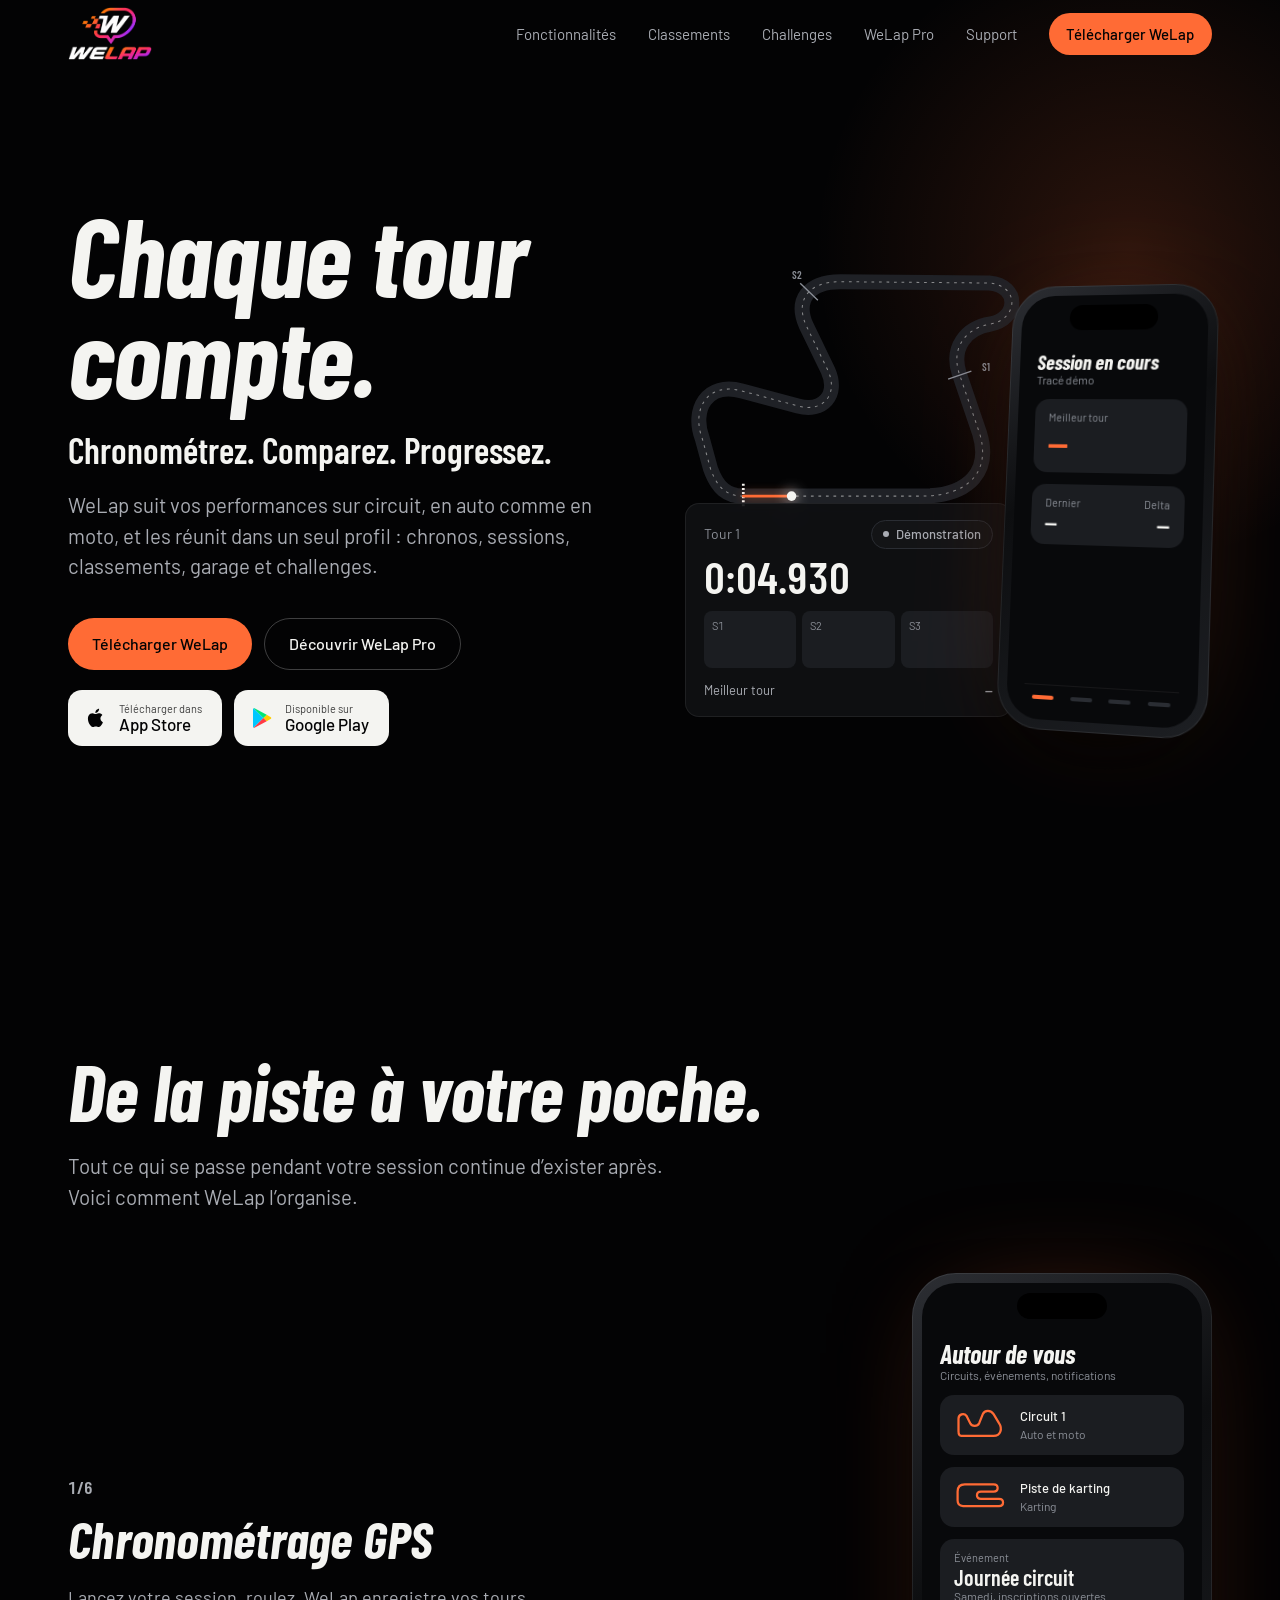
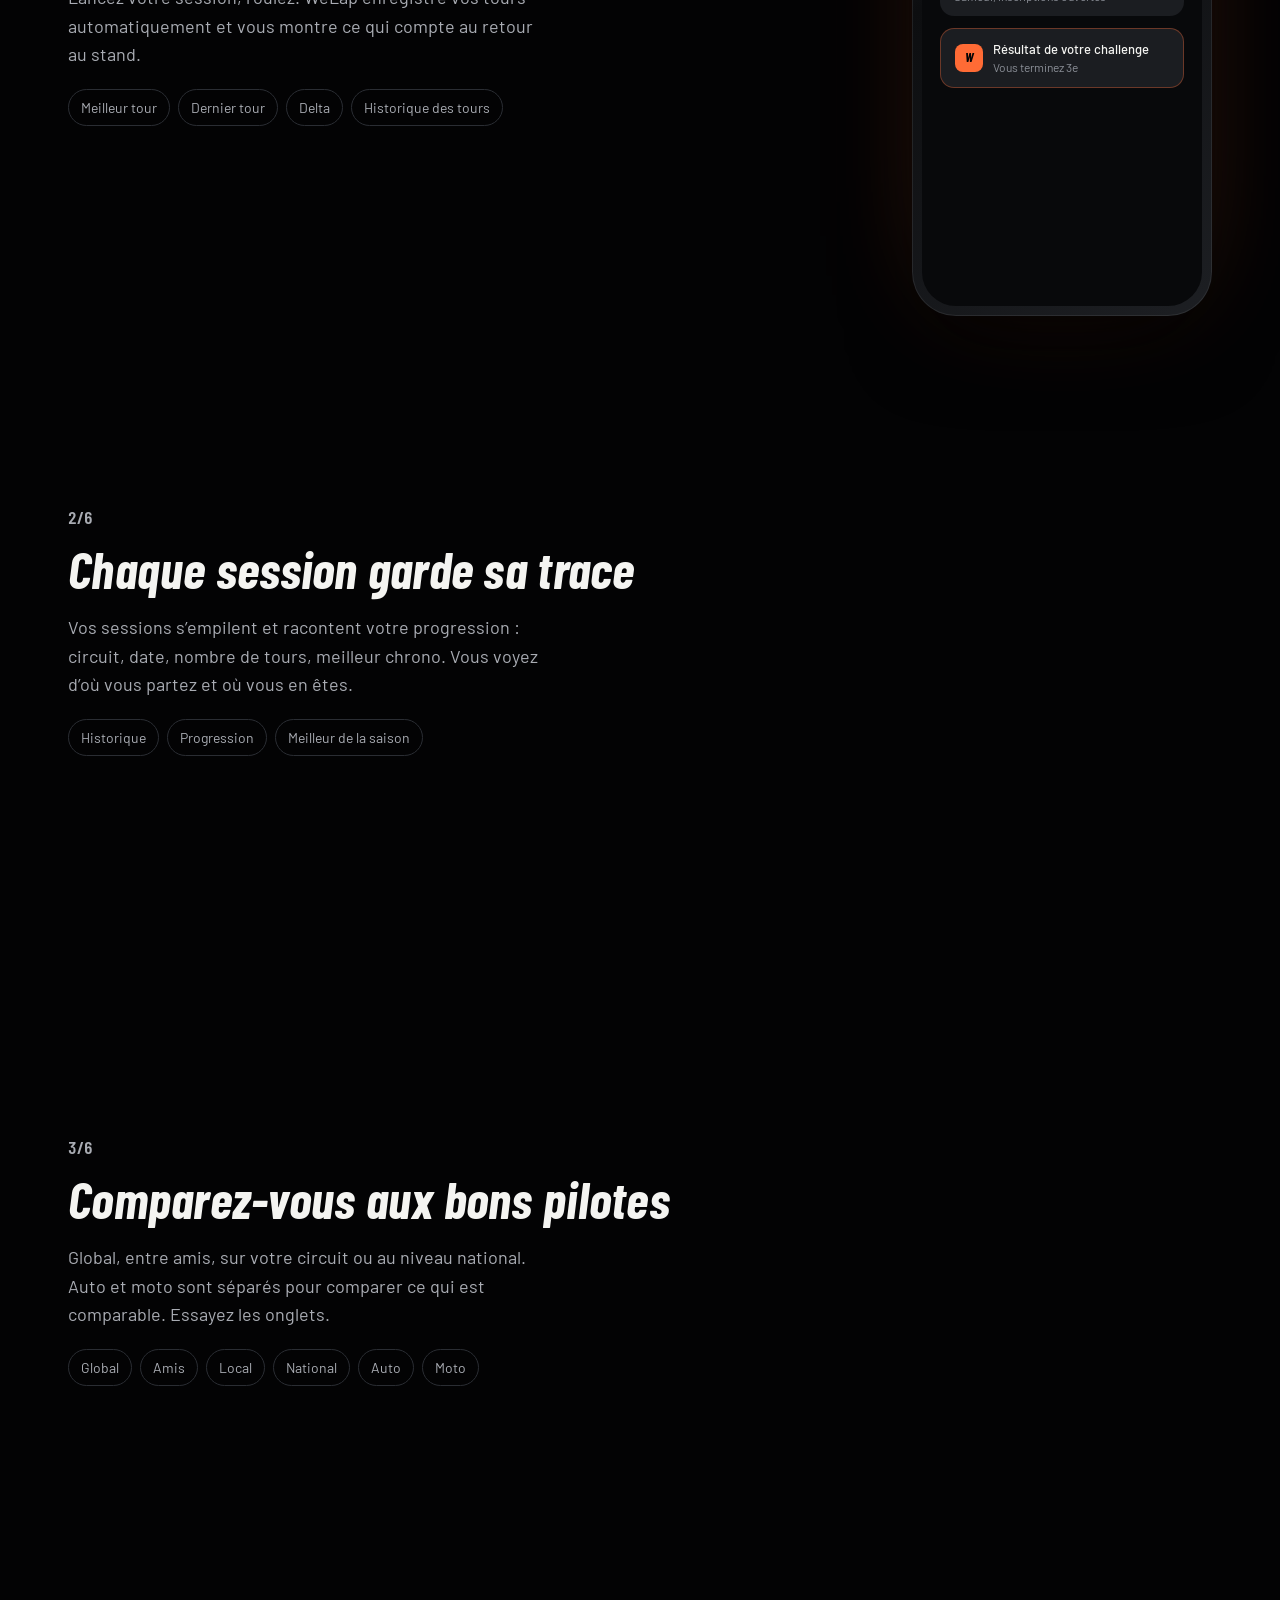
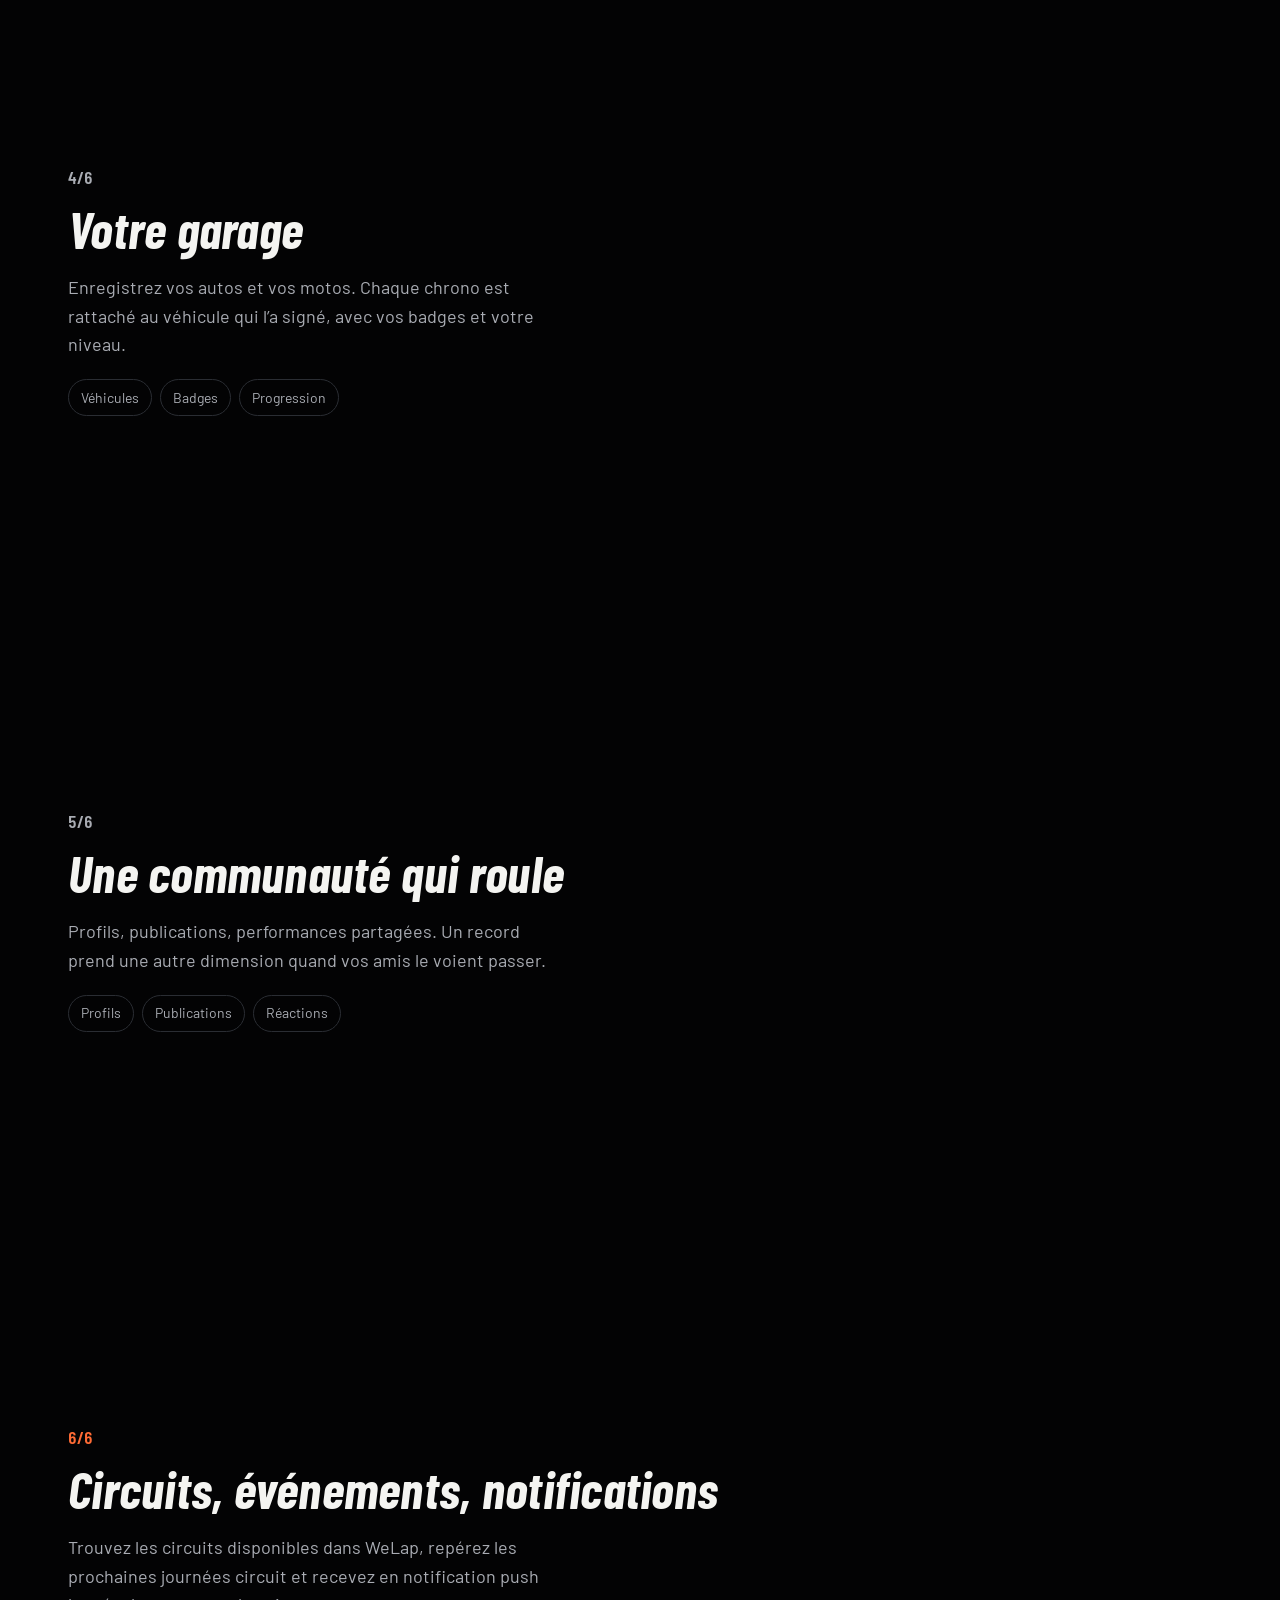
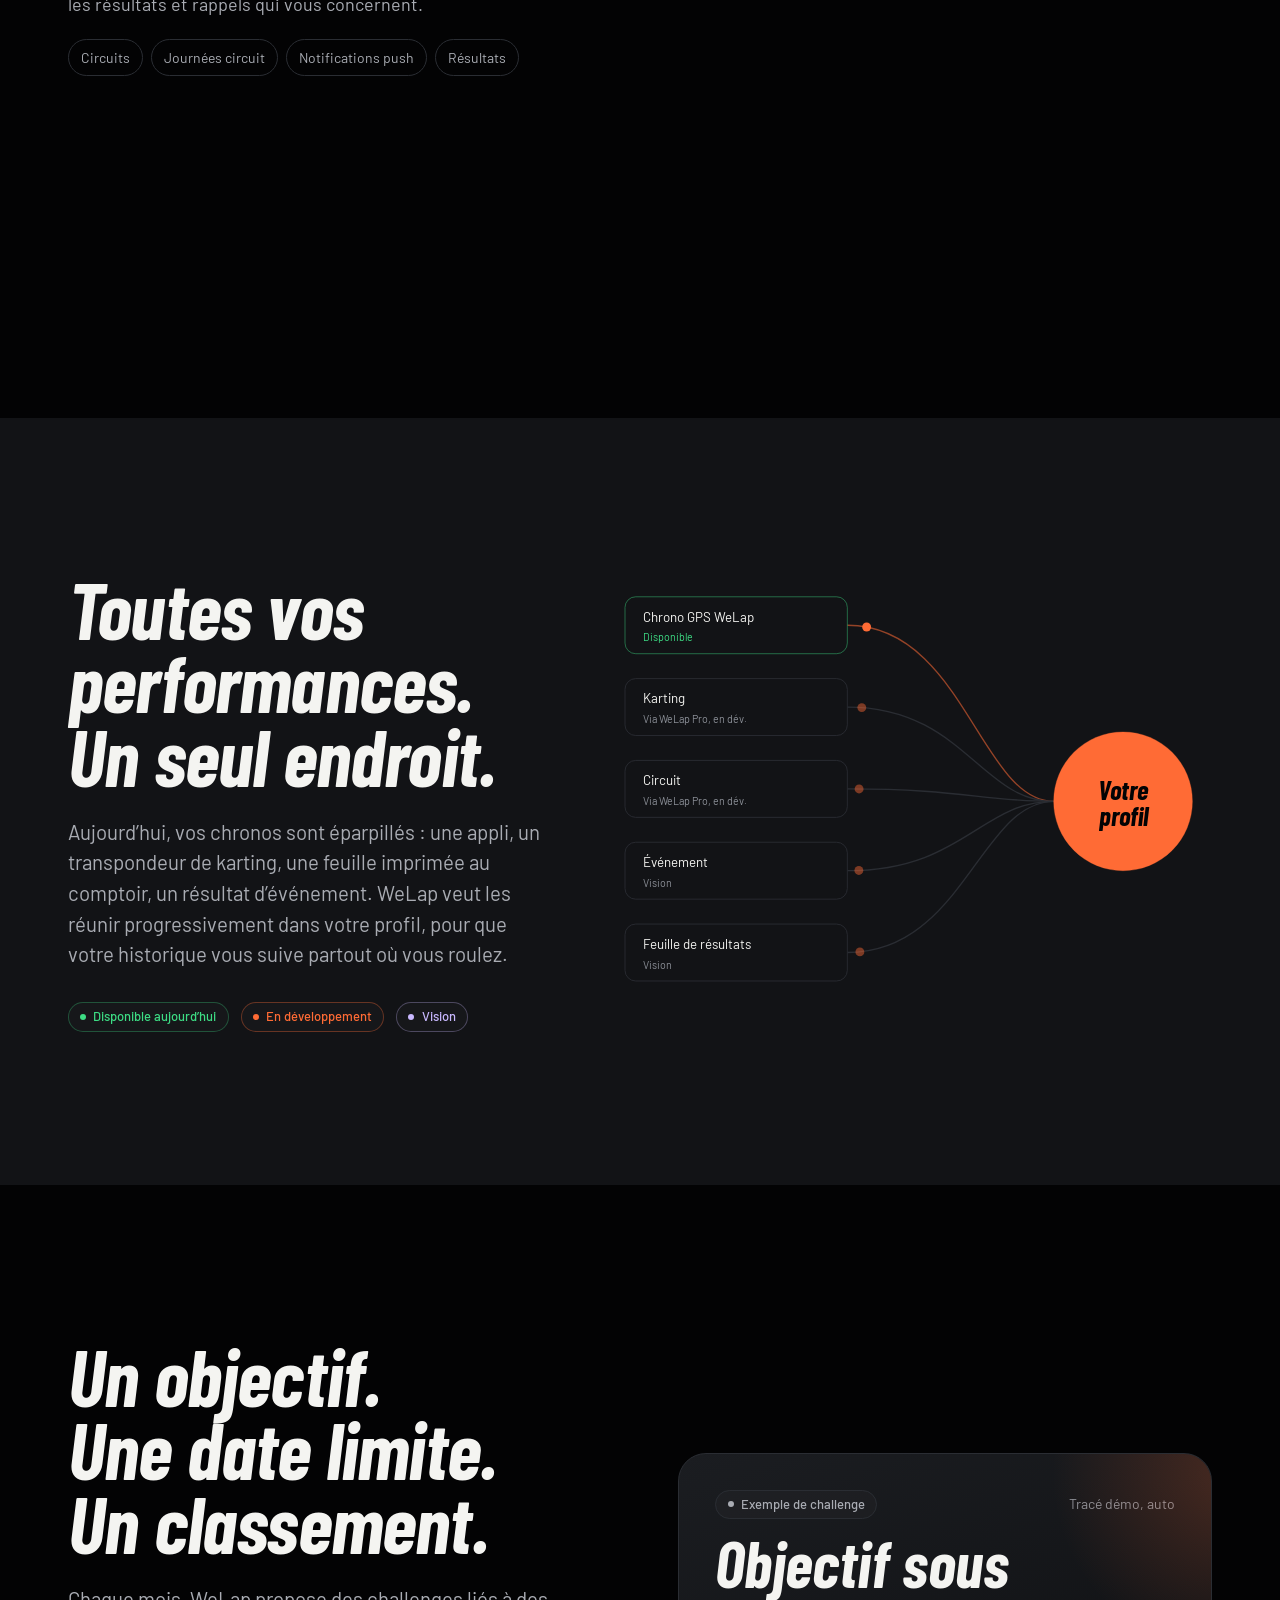
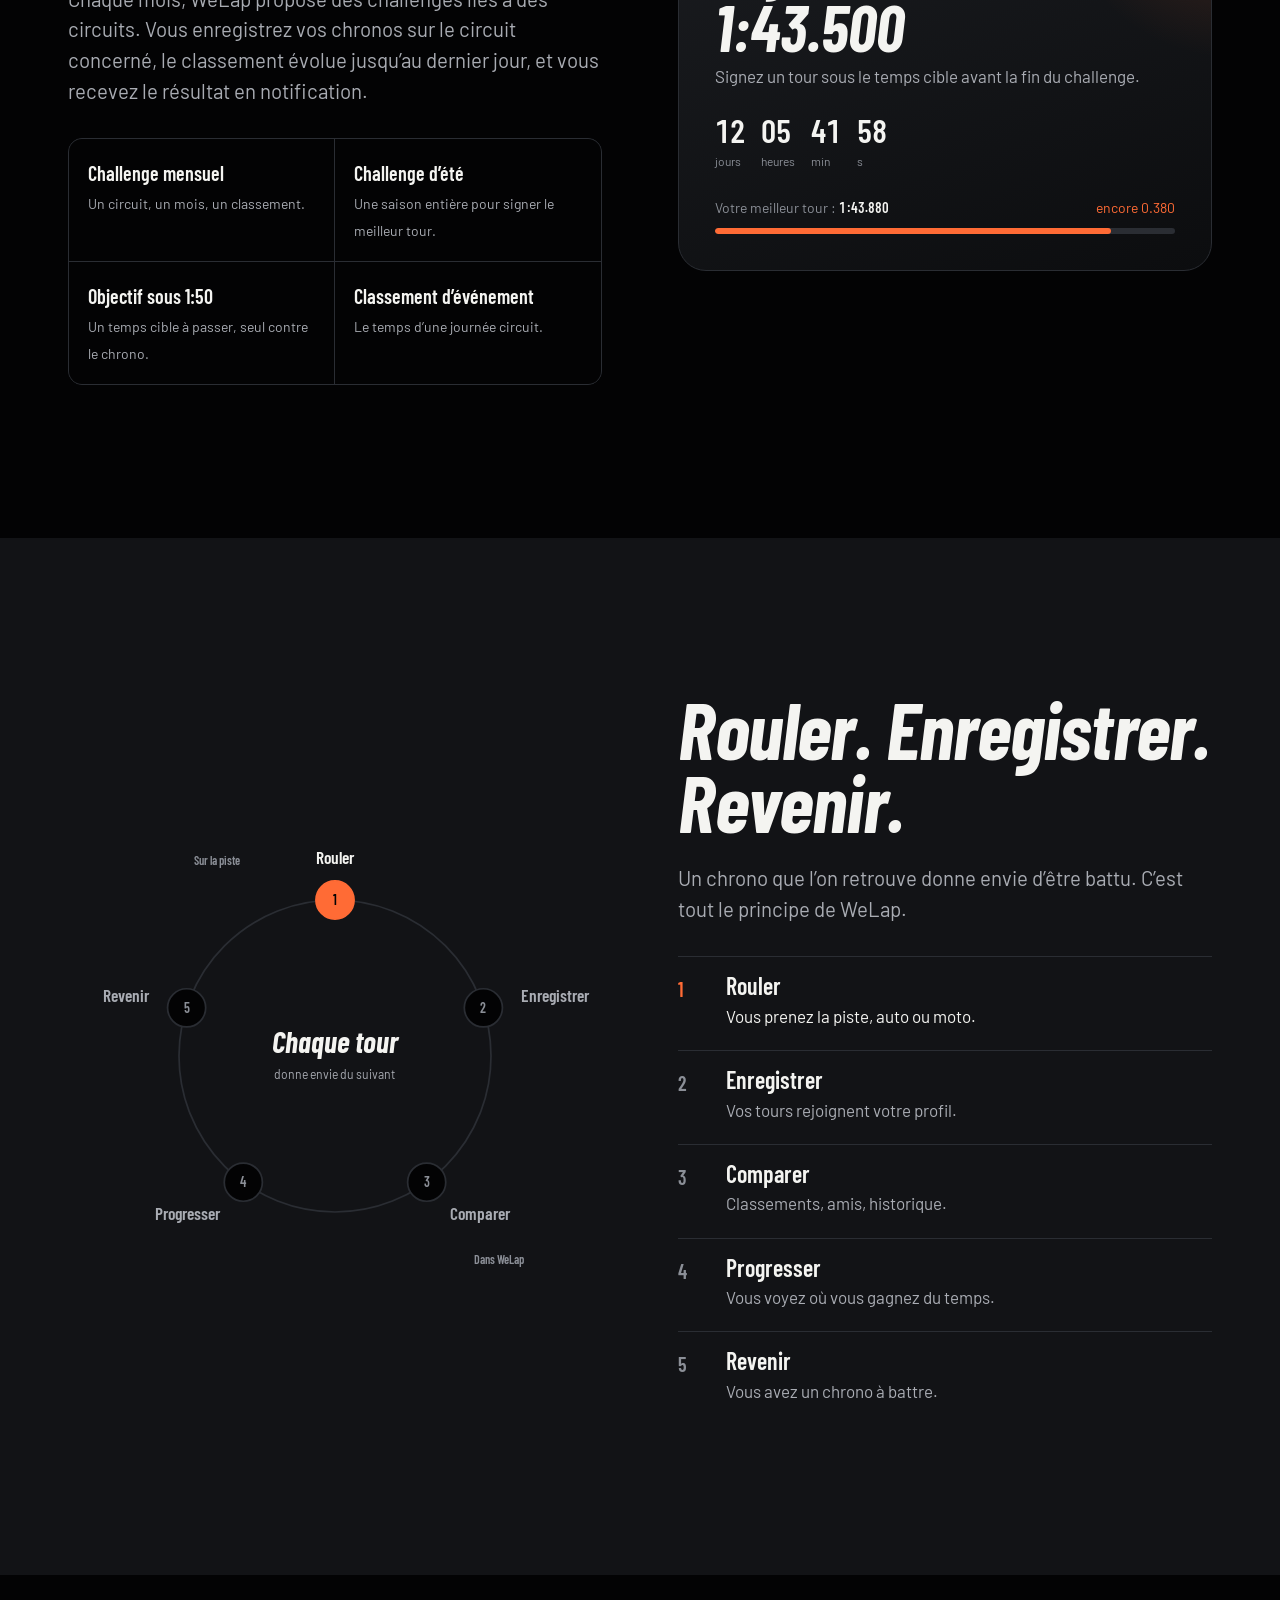
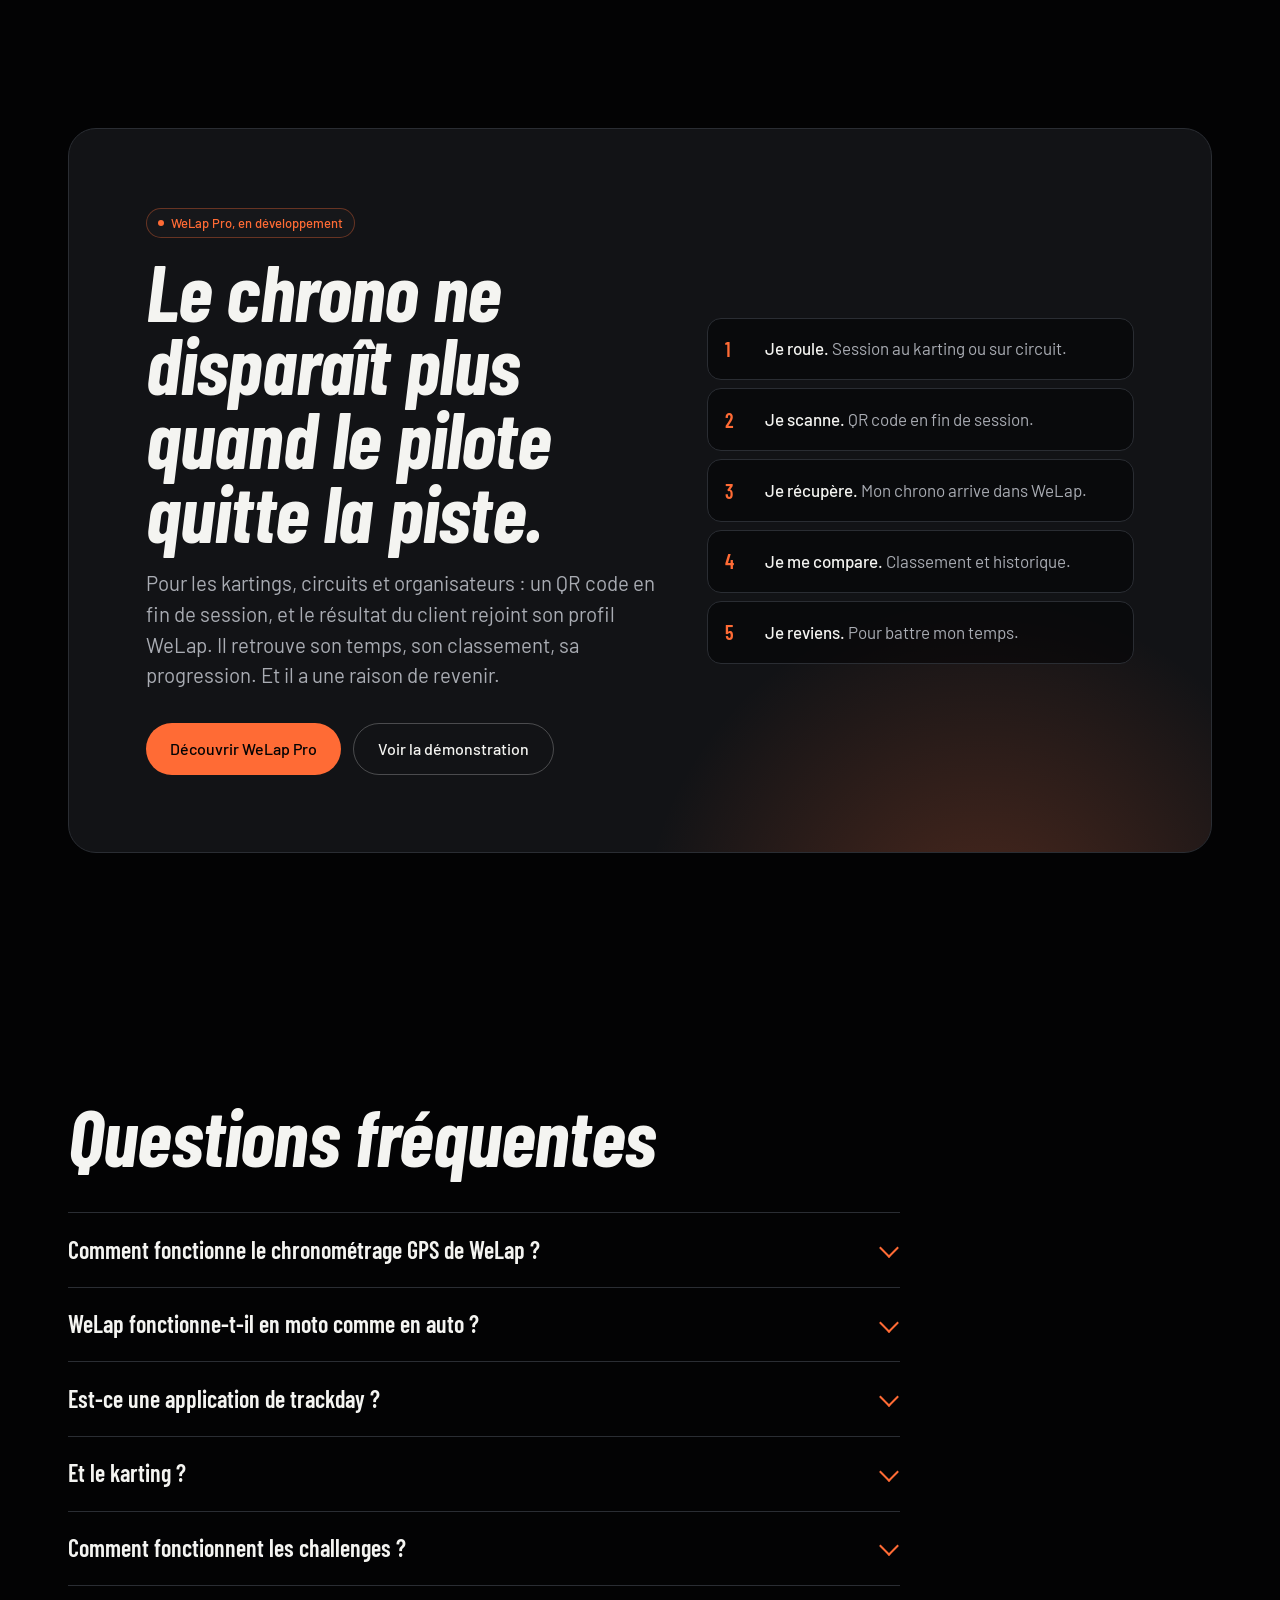
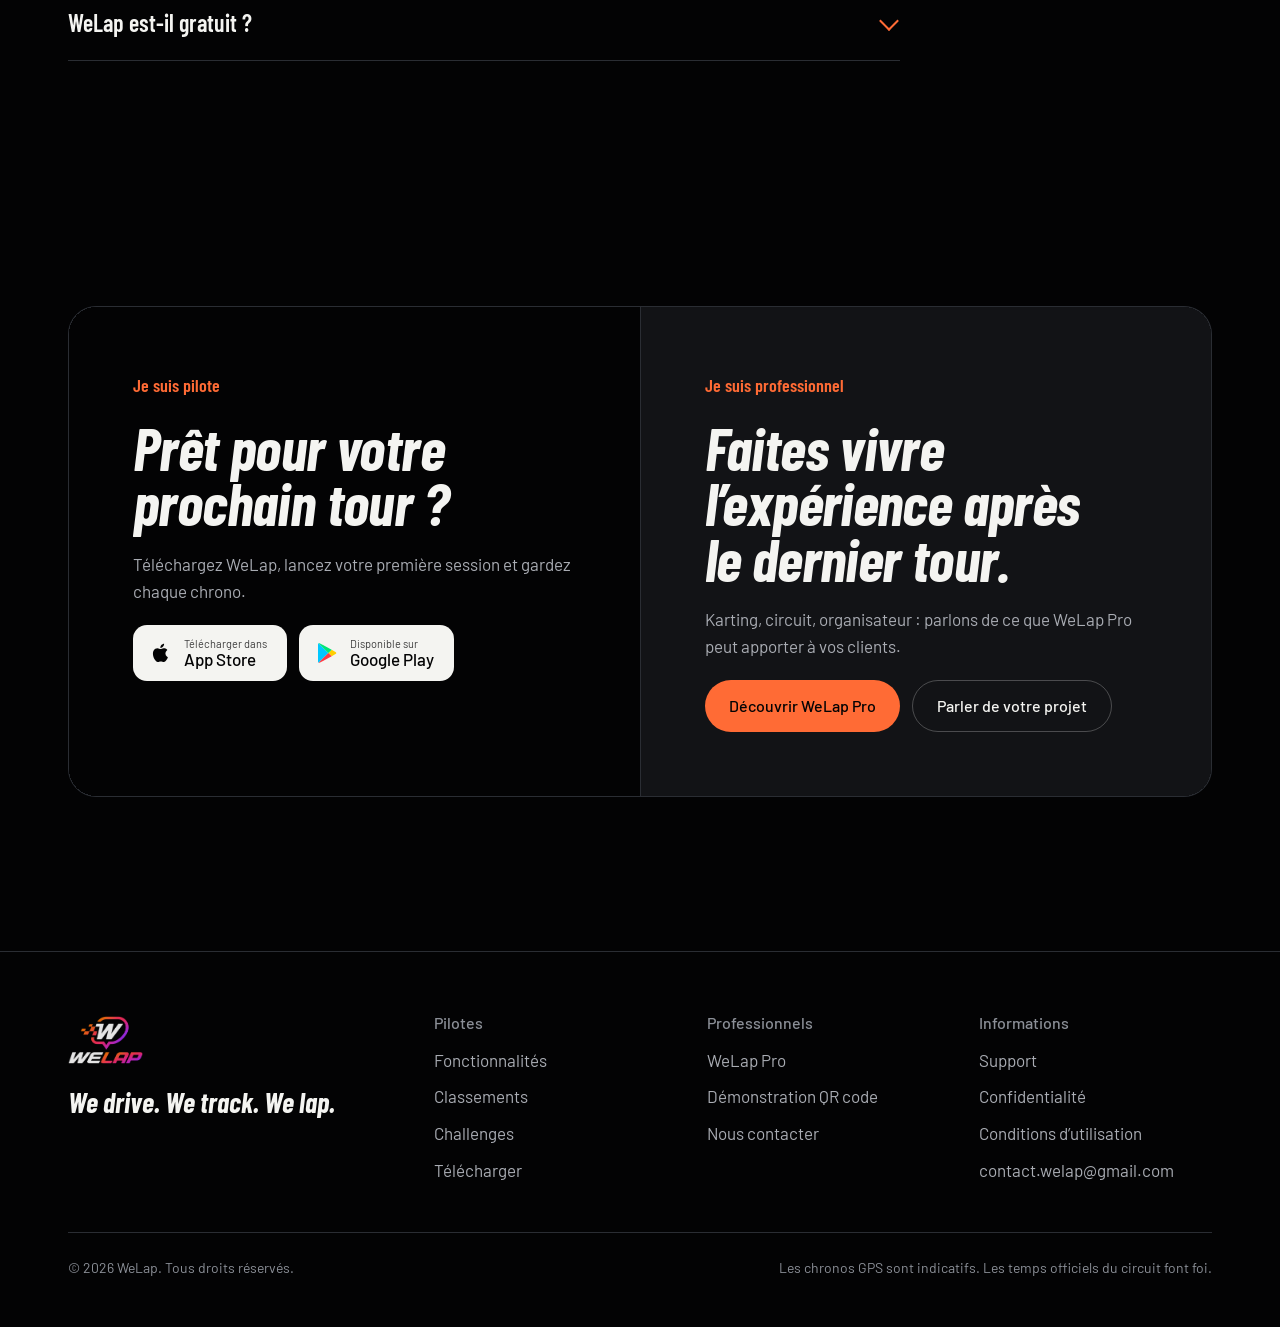
==== commit 1cfc68c8: "Fix mobile menu and update WeLap logo" ====
--- a/index.html
+++ b/index.html
@@ -42,7 +42,7 @@
 <a class="skip-link" href="#contenu">Aller au contenu</a>
 <header class="nav">
   <div class="wrap nav__inner">
-    <a class="logo" href="/" aria-label="WeLap, accueil"><svg viewBox="0 0 32 32" aria-hidden="true"><rect width="32" height="32" rx="8" fill="#ff6b35"/><path d="M6.5 9h3.6l1.6 9.2L15.4 9h3l1.2 9.2L23.4 9H27l-6.1 14.5h-3.1l-1.3-8.6-3.6 8.6H9.8z" fill="#030304"/></svg><span>WeLap</span></a>
+    <a class="logo logo--nav" href="/"><img src="/assets/img/welap-logo.png" alt="WeLap" width="373" height="240" decoding="async" fetchpriority="high"></a>
     <button class="nav__toggle" type="button" aria-expanded="false" aria-controls="menu" aria-label="Ouvrir le menu"><span></span><span></span></button>
     <nav class="nav__menu" id="menu" aria-label="Navigation principale">
       <ul class="nav__links">
@@ -358,7 +358,7 @@
   <div class="wrap">
     <div class="footer__grid">
       <div>
-        <a class="logo" href="/" aria-label="WeLap, accueil"><svg viewBox="0 0 32 32" aria-hidden="true"><rect width="32" height="32" rx="8" fill="#ff6b35"/><path d="M6.5 9h3.6l1.6 9.2L15.4 9h3l1.2 9.2L23.4 9H27l-6.1 14.5h-3.1l-1.3-8.6-3.6 8.6H9.8z" fill="#030304"/></svg><span>WeLap</span></a>
+        <a class="logo logo--footer" href="/"><img src="/assets/img/welap-logo.png" alt="WeLap" width="373" height="240" loading="lazy" decoding="async"></a>
         <p class="footer__motto">We drive. We track. We lap.</p>
       </div>
       <div>
--- a/assets/css/site.css
+++ b/assets/css/site.css
@@ -652,3 +652,38 @@
 @media (max-width: 420px) { .footer__grid { grid-template-columns: 1fr; } .contact-card .btn { white-space: normal; text-align: center; } }
 .dash { min-width: 0; }
 @media (max-width: 420px) { .dash { grid-template-columns: 1fr 1fr; } }
+
+/* ---------- Logo officiel ---------- */
+.logo img { display: block; width: auto; object-fit: contain; }
+.logo--nav img { height: 54px; }
+.logo--footer img { height: 48px; opacity: .9; }
+@media (max-width: 880px) { .logo--nav img { height: 48px; } .logo--footer img { height: 44px; } }
+
+/* ---------- Menu mobile : couche opaque dédiée ---------- */
+@media (max-width: 880px) {
+  /* backdrop-filter sur .nav crée un bloc conteneur pour les éléments fixed :
+     le menu restait coincé dans la barre et laissait voir le hero. On le coupe quand le menu est ouvert. */
+  .nav.is-open {
+    background: #000;
+    -webkit-backdrop-filter: none;
+    backdrop-filter: none;
+    z-index: 1000;
+  }
+  .nav__menu {
+    position: fixed;
+    top: var(--nav-h); left: 0; right: 0; bottom: auto;
+    height: calc(100vh - var(--nav-h));
+    height: calc(100dvh - var(--nav-h));
+    background: #000;
+    opacity: 0;
+    z-index: 1000;
+    isolation: isolate;
+    overflow-y: auto;
+    overscroll-behavior: contain;
+    -webkit-overflow-scrolling: touch;
+    gap: 2rem;
+  }
+  .nav.is-open .nav__menu { opacity: 1; }
+  body.menu-open { overflow: hidden; touch-action: none; }
+  body.menu-open .nav__menu { touch-action: pan-y; }
+}
